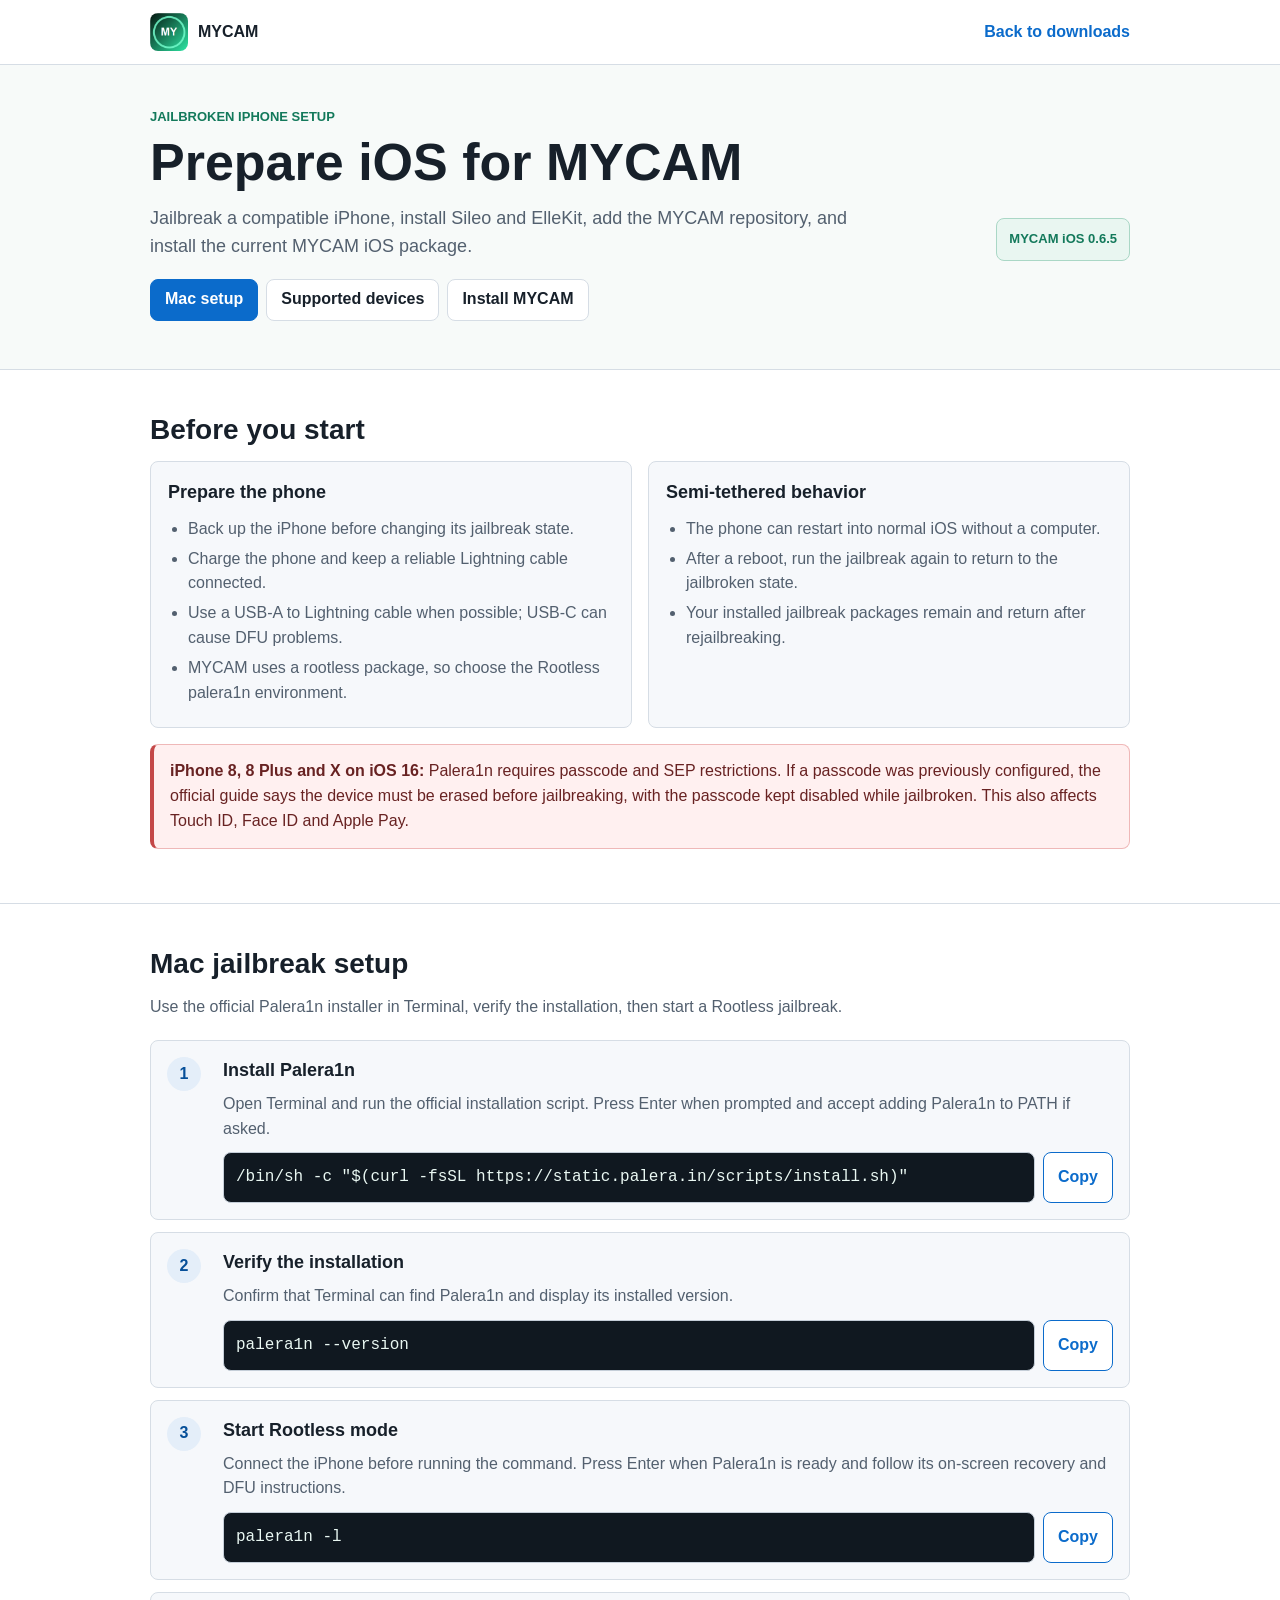
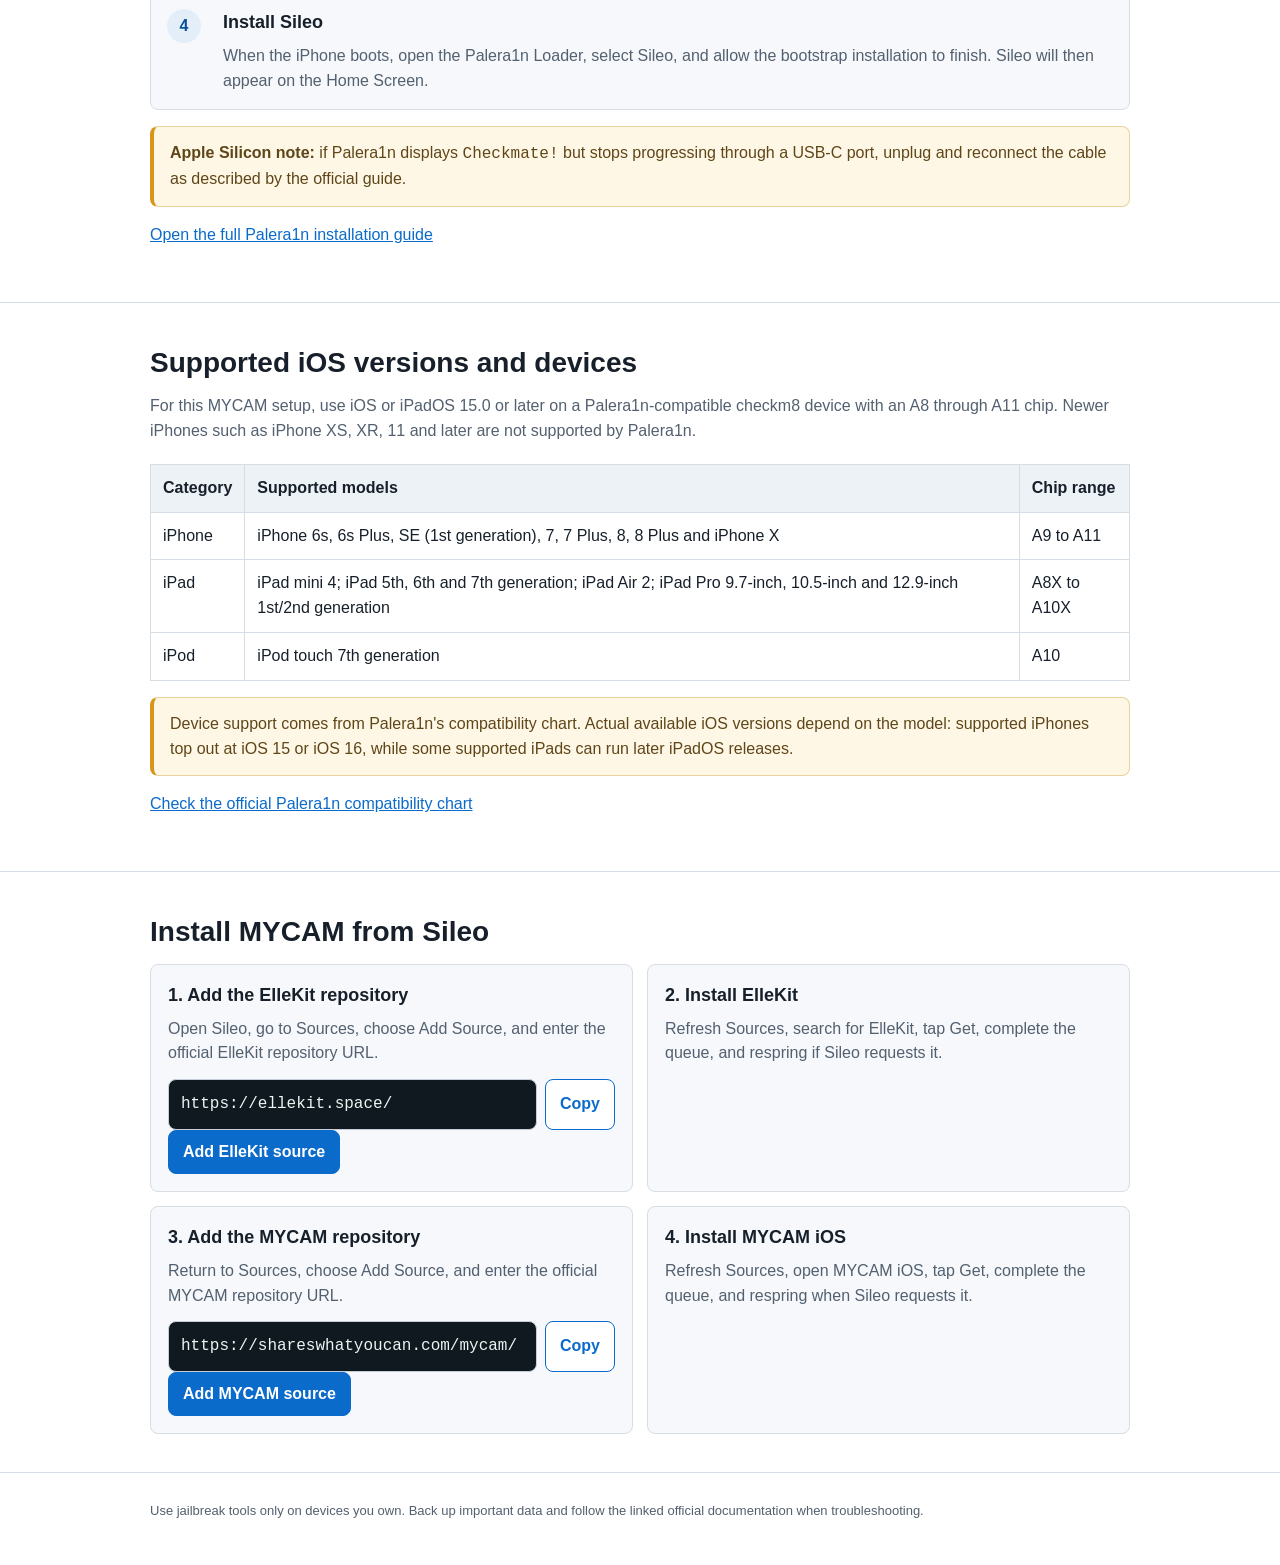
==== docs/ios-setup.html @ f7d9e325 "Remove Windows jailbreak guide" ====
<!doctype html>
<html lang="en">
<head>
  <meta charset="utf-8">
  <meta name="viewport" content="width=device-width, initial-scale=1">
  <meta name="theme-color" content="#07110f">
  <title>MYCAM iOS Jailbreak Setup for Mac</title>
  <meta name="description" content="Prepare a supported jailbroken iPhone for MYCAM iOS using palera1n on macOS, install Sileo and ElleKit, and add the MYCAM repository.">
  <meta name="robots" content="index,follow">
  <link rel="canonical" href="https://elementtime6969.github.io/mycam/ios-setup.html">
  <style>
    :root {
      color-scheme: light;
      --ink: #17202a;
      --muted: #53606f;
      --line: #d6dde5;
      --panel: #f6f8fb;
      --blue: #0b6bcb;
      --blue-dark: #064f99;
      --green: #13795b;
      --green-soft: #e9f6f1;
      --amber: #9a6100;
      --amber-soft: #fff7e5;
      --red: #9d2d2d;
      --red-soft: #fff0f0;
      --bg: #fff;
    }
    * { box-sizing: border-box; }
    html { scroll-behavior: smooth; }
    body {
      margin: 0;
      color: var(--ink);
      background: var(--bg);
      font-family: Arial, Helvetica, sans-serif;
      line-height: 1.55;
      letter-spacing: 0;
    }
    a { color: var(--blue); }
    .wrap { width: min(980px, calc(100% - 32px)); margin: 0 auto; }
    .topbar { border-bottom: 1px solid var(--line); background: #fff; }
    .topbar-inner { min-height: 64px; display: flex; align-items: center; justify-content: space-between; gap: 18px; }
    .brand { display: flex; align-items: center; gap: 10px; color: var(--ink); text-decoration: none; font-weight: 800; }
    .brand img { width: 38px; height: 38px; border-radius: 8px; }
    .back { text-decoration: none; font-weight: 700; }
    header { padding: 42px 0 30px; border-bottom: 1px solid var(--line); background: #f7faf9; }
    .header-grid { display: grid; grid-template-columns: minmax(0, 1fr) auto; align-items: end; gap: 28px; }
    .eyebrow { margin: 0 0 8px; color: var(--green); font-size: 13px; font-weight: 800; text-transform: uppercase; }
    h1 { margin: 0; max-width: 760px; font-size: clamp(32px, 6vw, 52px); line-height: 1.05; }
    .lead { max-width: 720px; margin: 15px 0 0; color: var(--muted); font-size: 18px; }
    .status { padding: 10px 12px; border: 1px solid #aad7c6; border-radius: 8px; background: var(--green-soft); color: var(--green); font-size: 13px; font-weight: 800; white-space: nowrap; }
    .jump { display: flex; gap: 8px; flex-wrap: wrap; padding: 18px 0; }
    .jump a { min-height: 42px; display: inline-flex; align-items: center; padding: 0 14px; border: 1px solid var(--line); border-radius: 8px; background: #fff; color: var(--ink); text-decoration: none; font-weight: 750; }
    .jump a.primary { border-color: var(--blue); background: var(--blue); color: #fff; }
    main section { padding: 38px 0; border-bottom: 1px solid var(--line); }
    h2 { margin: 0 0 10px; font-size: 28px; }
    h3 { margin: 0 0 7px; font-size: 18px; }
    .section-intro { margin: 0 0 20px; color: var(--muted); }
    .notice { margin: 16px 0; padding: 14px 16px; border: 1px solid #ead29a; border-left: 4px solid #d79619; border-radius: 8px; background: var(--amber-soft); color: #5e4619; }
    .notice.danger { border-color: #efb8b8; border-left-color: #c44848; background: var(--red-soft); color: #682222; }
    .notice strong { color: inherit; }
    .steps { display: grid; gap: 12px; }
    .step { display: grid; grid-template-columns: 42px minmax(0, 1fr); gap: 14px; padding: 16px; border: 1px solid var(--line); border-radius: 8px; background: var(--panel); }
    .step-number { width: 34px; height: 34px; display: grid; place-items: center; border-radius: 50%; background: #e4eef9; color: var(--blue-dark); font-weight: 800; }
    .step p { margin: 0; color: var(--muted); }
    .command { display: grid; grid-template-columns: minmax(0, 1fr) auto; gap: 8px; margin-top: 11px; }
    code { font-family: "SFMono-Regular", Consolas, "Liberation Mono", monospace; }
    .command code { min-width: 0; padding: 12px; overflow-x: auto; border: 1px solid #c5ced8; border-radius: 8px; background: #101820; color: #e9f7f2; white-space: nowrap; }
    button, .button { min-height: 44px; padding: 0 14px; border: 1px solid var(--blue); border-radius: 8px; background: #fff; color: var(--blue); font: inherit; font-weight: 750; cursor: pointer; text-decoration: none; display: inline-flex; align-items: center; justify-content: center; }
    .button.primary { background: var(--blue); color: #fff; }
    .button.primary:hover { background: var(--blue-dark); }
    .download-box { display: grid; grid-template-columns: 1fr auto; align-items: center; gap: 18px; margin-bottom: 18px; padding: 18px; border: 1px solid #9fcdbd; border-radius: 8px; background: var(--green-soft); }
    .download-box p { margin: 4px 0 0; color: #41635a; }
    .download-meta { margin-top: 7px; color: #55736b; font-size: 13px; }
    .compat-grid { display: grid; grid-template-columns: 1fr 1fr; gap: 16px; }
    .compat { padding: 17px; border: 1px solid var(--line); border-radius: 8px; background: var(--panel); }
    .compat ul { margin: 10px 0 0; padding-left: 20px; color: var(--muted); }
    .compat li { margin: 5px 0; }
    .device-table { width: 100%; border-collapse: collapse; margin-top: 18px; }
    .device-table th, .device-table td { padding: 11px 12px; border: 1px solid var(--line); text-align: left; vertical-align: top; }
    .device-table th { background: #edf2f6; }
    .finish { display: grid; grid-template-columns: 1fr 1fr; gap: 14px; }
    .finish-card { padding: 17px; border: 1px solid var(--line); border-radius: 8px; background: var(--panel); }
    .finish-card p { margin: 0 0 13px; color: var(--muted); }
    footer { padding: 28px 0 44px; color: var(--muted); font-size: 13px; }
    @media (max-width: 720px) {
      .header-grid, .compat-grid, .finish, .download-box { grid-template-columns: 1fr; }
      .status { justify-self: start; }
      .command { grid-template-columns: 1fr; }
      .command code { white-space: normal; overflow-wrap: anywhere; }
      .download-box .button { width: 100%; }
      .device-table, .device-table tbody, .device-table tr, .device-table td { display: block; width: 100%; }
      .device-table thead { display: none; }
      .device-table tr { margin-bottom: 10px; border: 1px solid var(--line); }
      .device-table td { border: 0; border-bottom: 1px solid var(--line); }
      .device-table td:last-child { border-bottom: 0; }
      .device-table td::before { content: attr(data-label); display: block; margin-bottom: 3px; color: var(--muted); font-size: 12px; font-weight: 800; text-transform: uppercase; }
    }
  </style>
</head>
<body>
  <nav class="topbar">
    <div class="wrap topbar-inner">
      <a class="brand" href="./"><img src="sileo/CydiaIcon@2x.png" alt="MYCAM"><span>MYCAM</span></a>
      <a class="back" href="./">Back to downloads</a>
    </div>
  </nav>

  <header>
    <div class="wrap header-grid">
      <div>
        <p class="eyebrow">Jailbroken iPhone setup</p>
        <h1>Prepare iOS for MYCAM</h1>
        <p class="lead">Jailbreak a compatible iPhone, install Sileo and ElleKit, add the MYCAM repository, and install the current MYCAM iOS package.</p>
      </div>
      <div class="status">MYCAM iOS 0.6.5</div>
    </div>
    <div class="wrap jump" aria-label="Setup sections">
      <a class="primary" href="#mac">Mac setup</a>
      <a href="#compatibility">Supported devices</a>
      <a href="#install-mycam">Install MYCAM</a>
    </div>
  </header>

  <main>
    <section id="before-start">
      <div class="wrap">
        <h2>Before you start</h2>
        <div class="compat-grid">
          <div class="compat">
            <h3>Prepare the phone</h3>
            <ul>
              <li>Back up the iPhone before changing its jailbreak state.</li>
              <li>Charge the phone and keep a reliable Lightning cable connected.</li>
              <li>Use a USB-A to Lightning cable when possible; USB-C can cause DFU problems.</li>
              <li>MYCAM uses a rootless package, so choose the Rootless palera1n environment.</li>
            </ul>
          </div>
          <div class="compat">
            <h3>Semi-tethered behavior</h3>
            <ul>
              <li>The phone can restart into normal iOS without a computer.</li>
              <li>After a reboot, run the jailbreak again to return to the jailbroken state.</li>
              <li>Your installed jailbreak packages remain and return after rejailbreaking.</li>
            </ul>
          </div>
        </div>
        <div class="notice danger"><strong>iPhone 8, 8 Plus and X on iOS 16:</strong> Palera1n requires passcode and SEP restrictions. If a passcode was previously configured, the official guide says the device must be erased before jailbreaking, with the passcode kept disabled while jailbroken. This also affects Touch ID, Face ID and Apple Pay.</div>
      </div>
    </section>

    <section id="mac">
      <div class="wrap">
        <h2>Mac jailbreak setup</h2>
        <p class="section-intro">Use the official Palera1n installer in Terminal, verify the installation, then start a Rootless jailbreak.</p>
        <div class="steps">
          <article class="step">
            <div class="step-number">1</div>
            <div>
              <h3>Install Palera1n</h3>
              <p>Open Terminal and run the official installation script. Press Enter when prompted and accept adding Palera1n to PATH if asked.</p>
              <div class="command"><code>/bin/sh -c "$(curl -fsSL https://static.palera.in/scripts/install.sh)"</code><button type="button" data-copy='/bin/sh -c "$(curl -fsSL https://static.palera.in/scripts/install.sh)"'>Copy</button></div>
            </div>
          </article>
          <article class="step">
            <div class="step-number">2</div>
            <div>
              <h3>Verify the installation</h3>
              <p>Confirm that Terminal can find Palera1n and display its installed version.</p>
              <div class="command"><code>palera1n --version</code><button type="button" data-copy="palera1n --version">Copy</button></div>
            </div>
          </article>
          <article class="step">
            <div class="step-number">3</div>
            <div>
              <h3>Start Rootless mode</h3>
              <p>Connect the iPhone before running the command. Press Enter when Palera1n is ready and follow its on-screen recovery and DFU instructions.</p>
              <div class="command"><code>palera1n -l</code><button type="button" data-copy="palera1n -l">Copy</button></div>
            </div>
          </article>
          <article class="step">
            <div class="step-number">4</div>
            <div>
              <h3>Install Sileo</h3>
              <p>When the iPhone boots, open the Palera1n Loader, select Sileo, and allow the bootstrap installation to finish. Sileo will then appear on the Home Screen.</p>
            </div>
          </article>
        </div>
        <div class="notice"><strong>Apple Silicon note:</strong> if Palera1n displays <code>Checkmate!</code> but stops progressing through a USB-C port, unplug and reconnect the cable as described by the official guide.</div>
        <p><a href="https://ios.cfw.guide/installing-palera1n/">Open the full Palera1n installation guide</a></p>
      </div>
    </section>

    <section id="compatibility">
      <div class="wrap">
        <h2>Supported iOS versions and devices</h2>
        <p class="section-intro">For this MYCAM setup, use iOS or iPadOS 15.0 or later on a Palera1n-compatible checkm8 device with an A8 through A11 chip. Newer iPhones such as iPhone XS, XR, 11 and later are not supported by Palera1n.</p>
        <table class="device-table">
          <thead><tr><th>Category</th><th>Supported models</th><th>Chip range</th></tr></thead>
          <tbody>
            <tr><td data-label="Category">iPhone</td><td data-label="Supported models">iPhone 6s, 6s Plus, SE (1st generation), 7, 7 Plus, 8, 8 Plus and iPhone X</td><td data-label="Chip range">A9 to A11</td></tr>
            <tr><td data-label="Category">iPad</td><td data-label="Supported models">iPad mini 4; iPad 5th, 6th and 7th generation; iPad Air 2; iPad Pro 9.7-inch, 10.5-inch and 12.9-inch 1st/2nd generation</td><td data-label="Chip range">A8X to A10X</td></tr>
            <tr><td data-label="Category">iPod</td><td data-label="Supported models">iPod touch 7th generation</td><td data-label="Chip range">A10</td></tr>
          </tbody>
        </table>
        <div class="notice">Device support comes from Palera1n's compatibility chart. Actual available iOS versions depend on the model: supported iPhones top out at iOS 15 or iOS 16, while some supported iPads can run later iPadOS releases.</div>
        <p><a href="https://docs.palera.in/docs/reference/compatibility-chart/">Check the official Palera1n compatibility chart</a></p>
      </div>
    </section>

    <section id="install-mycam">
      <div class="wrap">
        <h2>Install MYCAM from Sileo</h2>
        <div class="finish">
          <div class="finish-card">
            <h3>1. Add the ElleKit repository</h3>
            <p>Open Sileo, go to Sources, choose Add Source, and enter the official ElleKit repository URL.</p>
            <div class="command"><code>https://ellekit.space/</code><button type="button" data-copy="https://ellekit.space/">Copy</button></div>
            <a class="button primary" href="sileo://source/https://ellekit.space">Add ElleKit source</a>
          </div>
          <div class="finish-card">
            <h3>2. Install ElleKit</h3>
            <p>Refresh Sources, search for ElleKit, tap Get, complete the queue, and respring if Sileo requests it.</p>
          </div>
          <div class="finish-card">
            <h3>3. Add the MYCAM repository</h3>
            <p>Return to Sources, choose Add Source, and enter the official MYCAM repository URL.</p>
            <div class="command"><code>https://shareswhatyoucan.com/mycam/</code><button type="button" data-copy="https://shareswhatyoucan.com/mycam/">Copy</button></div>
            <a class="button primary" href="sileo://source/https://shareswhatyoucan.com/mycam/">Add MYCAM source</a>
          </div>
          <div class="finish-card">
            <h3>4. Install MYCAM iOS</h3>
            <p>Refresh Sources, open MYCAM iOS, tap Get, complete the queue, and respring when Sileo requests it.</p>
          </div>
        </div>
      </div>
    </section>
  </main>

  <footer>
    <div class="wrap">Use jailbreak tools only on devices you own. Back up important data and follow the linked official documentation when troubleshooting.</div>
  </footer>
  <script>
    document.querySelectorAll('[data-copy]').forEach((button) => {
      button.addEventListener('click', async () => {
        const value = button.getAttribute('data-copy');
        try {
          await navigator.clipboard.writeText(value);
          button.textContent = 'Copied';
          window.setTimeout(() => { button.textContent = 'Copy'; }, 1400);
        } catch {
          window.prompt('Copy this value:', value);
        }
      });
    });
  </script>
</body>
</html>
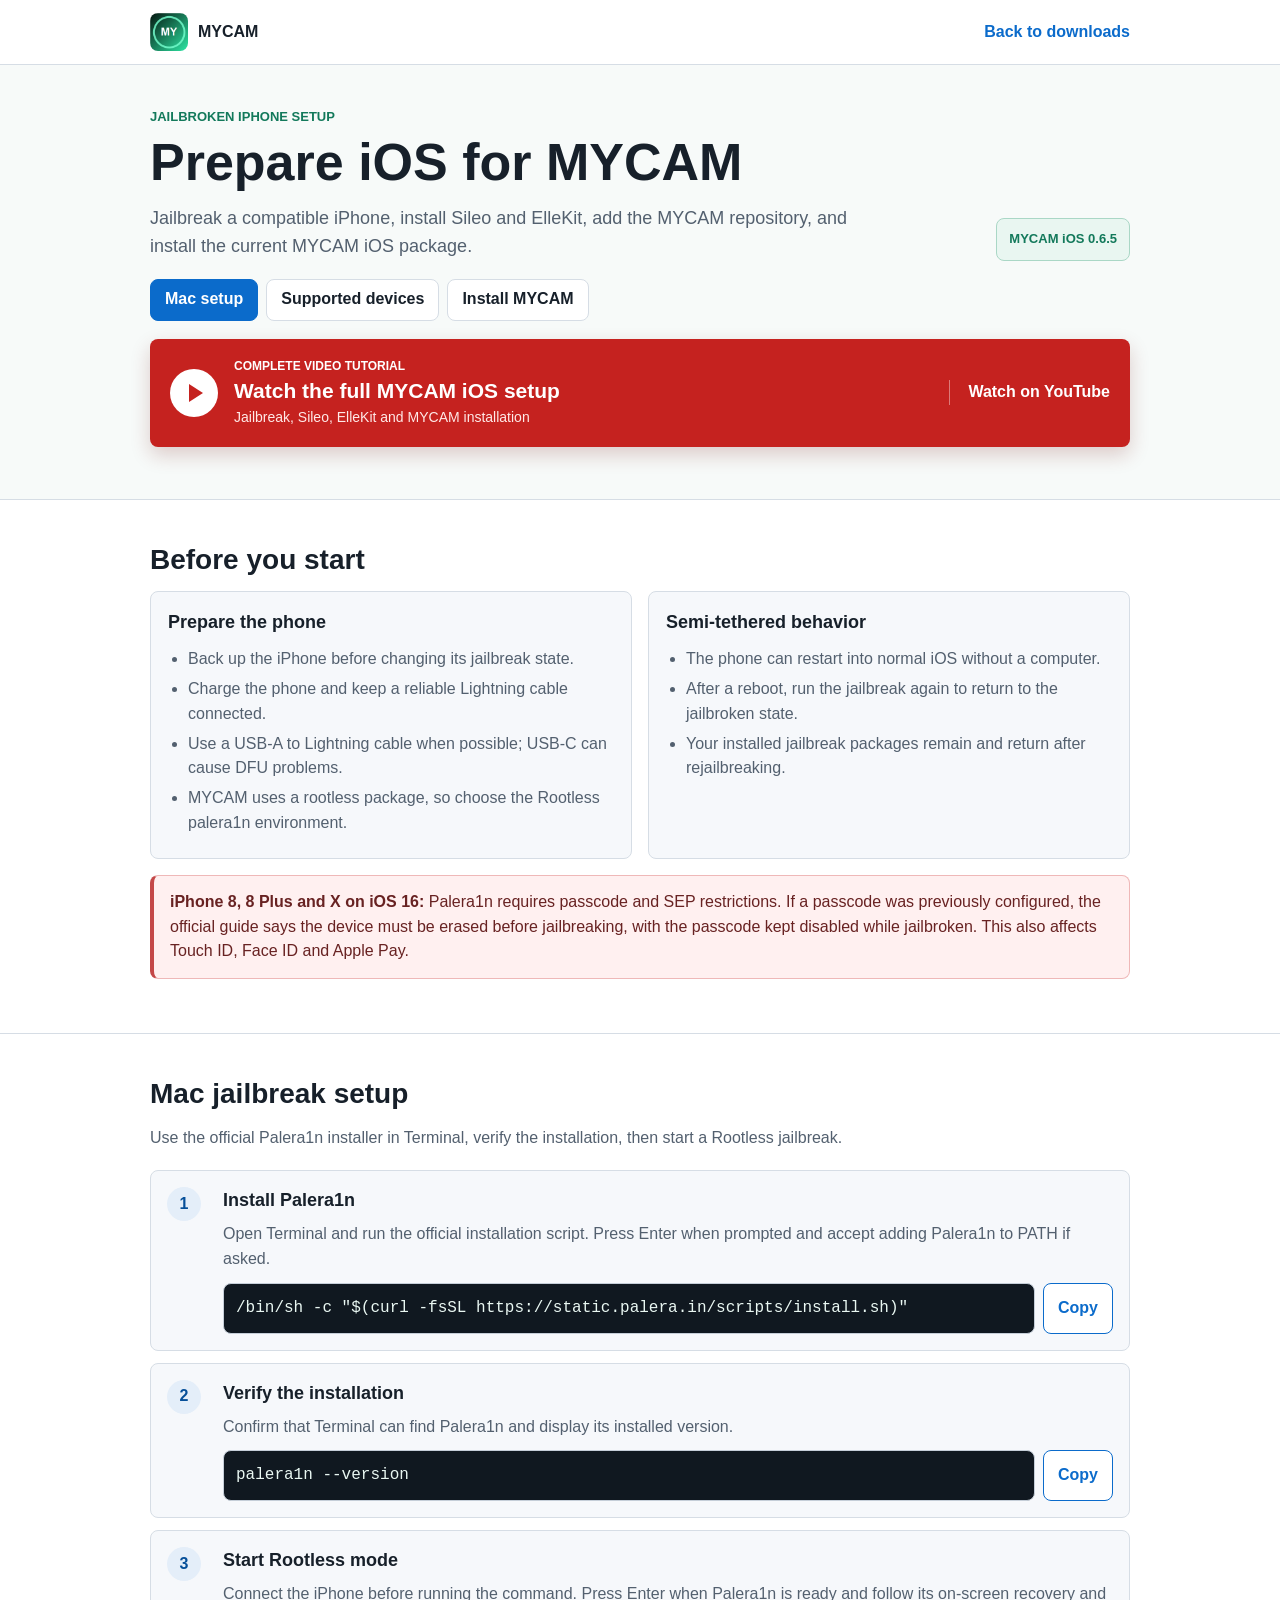
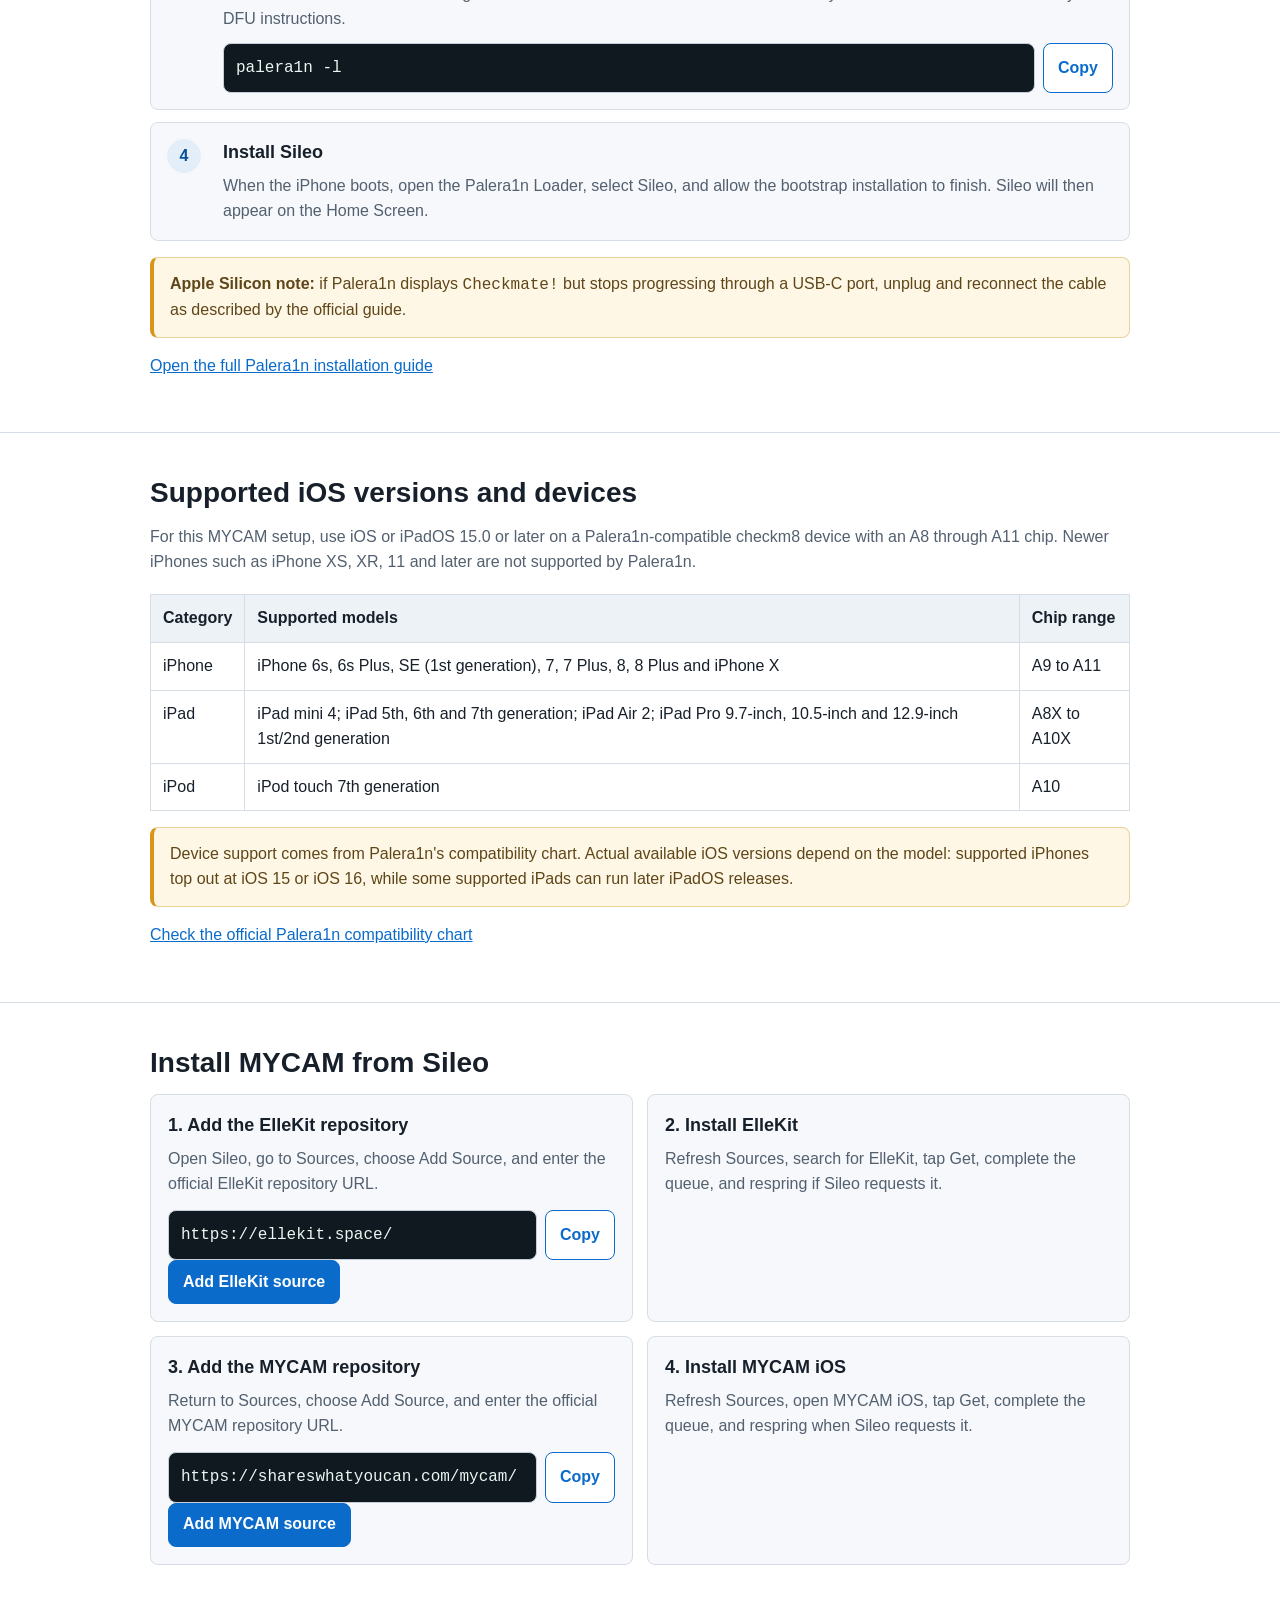
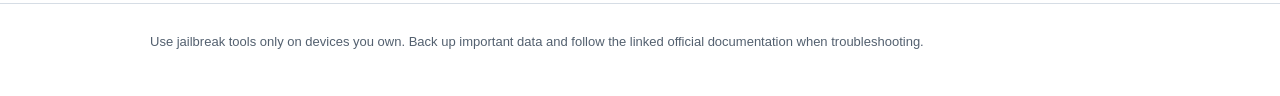
==== commit 184d960e: "Highlight iOS setup video tutorial" ====
--- a/docs/ios-setup.html
+++ b/docs/ios-setup.html
@@ -51,6 +51,17 @@
     .jump { display: flex; gap: 8px; flex-wrap: wrap; padding: 18px 0; }
     .jump a { min-height: 42px; display: inline-flex; align-items: center; padding: 0 14px; border: 1px solid var(--line); border-radius: 8px; background: #fff; color: var(--ink); text-decoration: none; font-weight: 750; }
     .jump a.primary { border-color: var(--blue); background: var(--blue); color: #fff; }
+    .video-guide { padding: 0 0 22px; }
+    .video-guide a { display: grid; grid-template-columns: 48px minmax(0, 1fr) auto; align-items: center; gap: 16px; padding: 18px 20px; border-radius: 8px; background: #c5221f; color: #fff; text-decoration: none; box-shadow: 0 8px 20px rgba(114, 19, 16, 0.2); }
+    .video-guide a:hover { background: #a91d18; }
+    .video-play { position: relative; width: 48px; height: 48px; border-radius: 50%; background: #fff; }
+    .video-play::after { content: ""; position: absolute; top: 15px; left: 19px; border-top: 9px solid transparent; border-bottom: 9px solid transparent; border-left: 14px solid #c5221f; }
+    .video-copy { min-width: 0; }
+    .video-copy small, .video-copy strong, .video-copy span { display: block; }
+    .video-copy small { margin-bottom: 3px; font-size: 12px; font-weight: 800; text-transform: uppercase; }
+    .video-copy strong { font-size: 21px; line-height: 1.2; }
+    .video-copy span { margin-top: 4px; color: #ffe9e7; font-size: 14px; }
+    .video-watch { padding-left: 18px; border-left: 1px solid rgba(255, 255, 255, 0.4); font-weight: 800; white-space: nowrap; }
     main section { padding: 38px 0; border-bottom: 1px solid var(--line); }
     h2 { margin: 0 0 10px; font-size: 28px; }
     h3 { margin: 0 0 7px; font-size: 18px; }
@@ -88,6 +99,8 @@
       .command { grid-template-columns: 1fr; }
       .command code { white-space: normal; overflow-wrap: anywhere; }
       .download-box .button { width: 100%; }
+      .video-guide a { grid-template-columns: 48px minmax(0, 1fr); }
+      .video-watch { grid-column: 1 / -1; padding: 11px 14px; border: 0; border-radius: 6px; background: #fff; color: #a91d18; text-align: center; }
       .device-table, .device-table tbody, .device-table tr, .device-table td { display: block; width: 100%; }
       .device-table thead { display: none; }
       .device-table tr { margin-bottom: 10px; border: 1px solid var(--line); }
@@ -118,6 +131,17 @@
       <a class="primary" href="#mac">Mac setup</a>
       <a href="#compatibility">Supported devices</a>
       <a href="#install-mycam">Install MYCAM</a>
+    </div>
+    <div class="wrap video-guide">
+      <a href="https://youtu.be/JaYVvwRQ4vU?is=_dEw0d2QL0_TNPTS" target="_blank" rel="noopener noreferrer">
+        <span class="video-play" aria-hidden="true"></span>
+        <span class="video-copy">
+          <small>Complete video tutorial</small>
+          <strong>Watch the full MYCAM iOS setup</strong>
+          <span>Jailbreak, Sileo, ElleKit and MYCAM installation</span>
+        </span>
+        <span class="video-watch">Watch on YouTube</span>
+      </a>
     </div>
   </header>
 
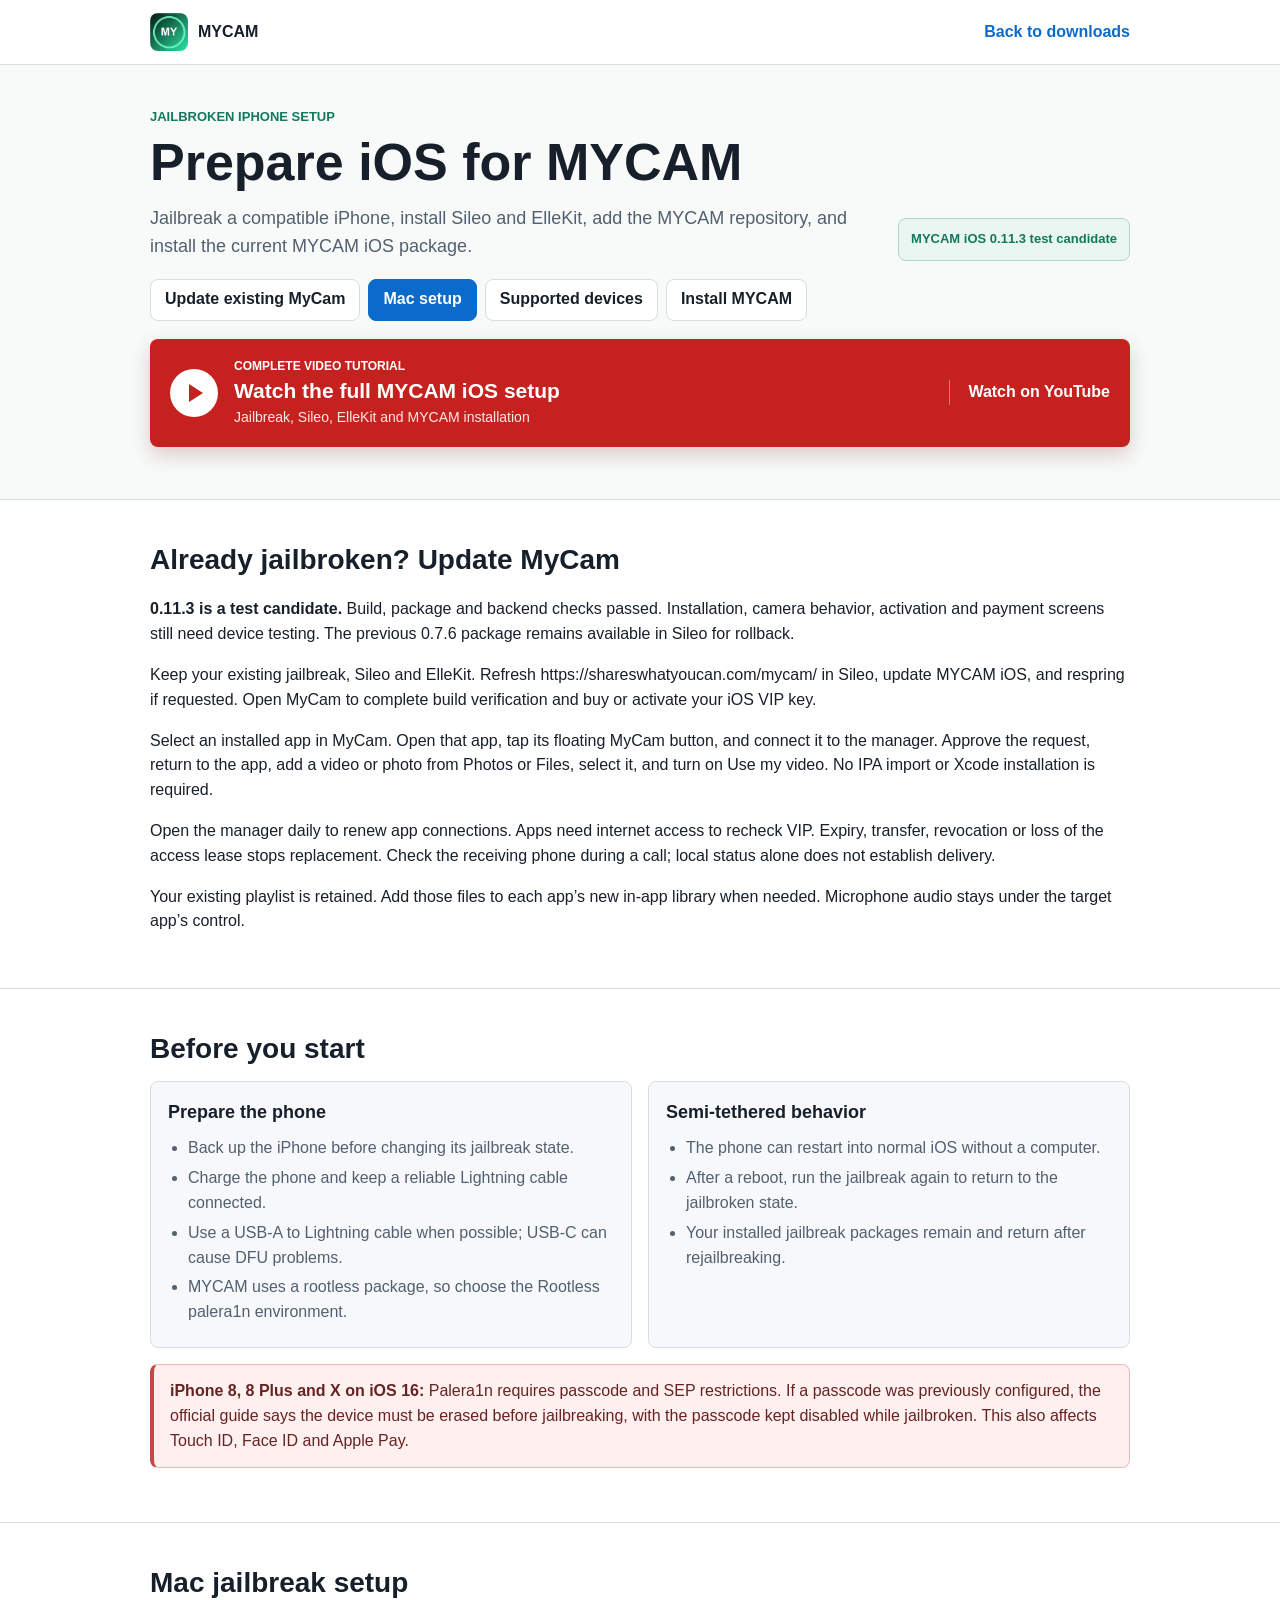
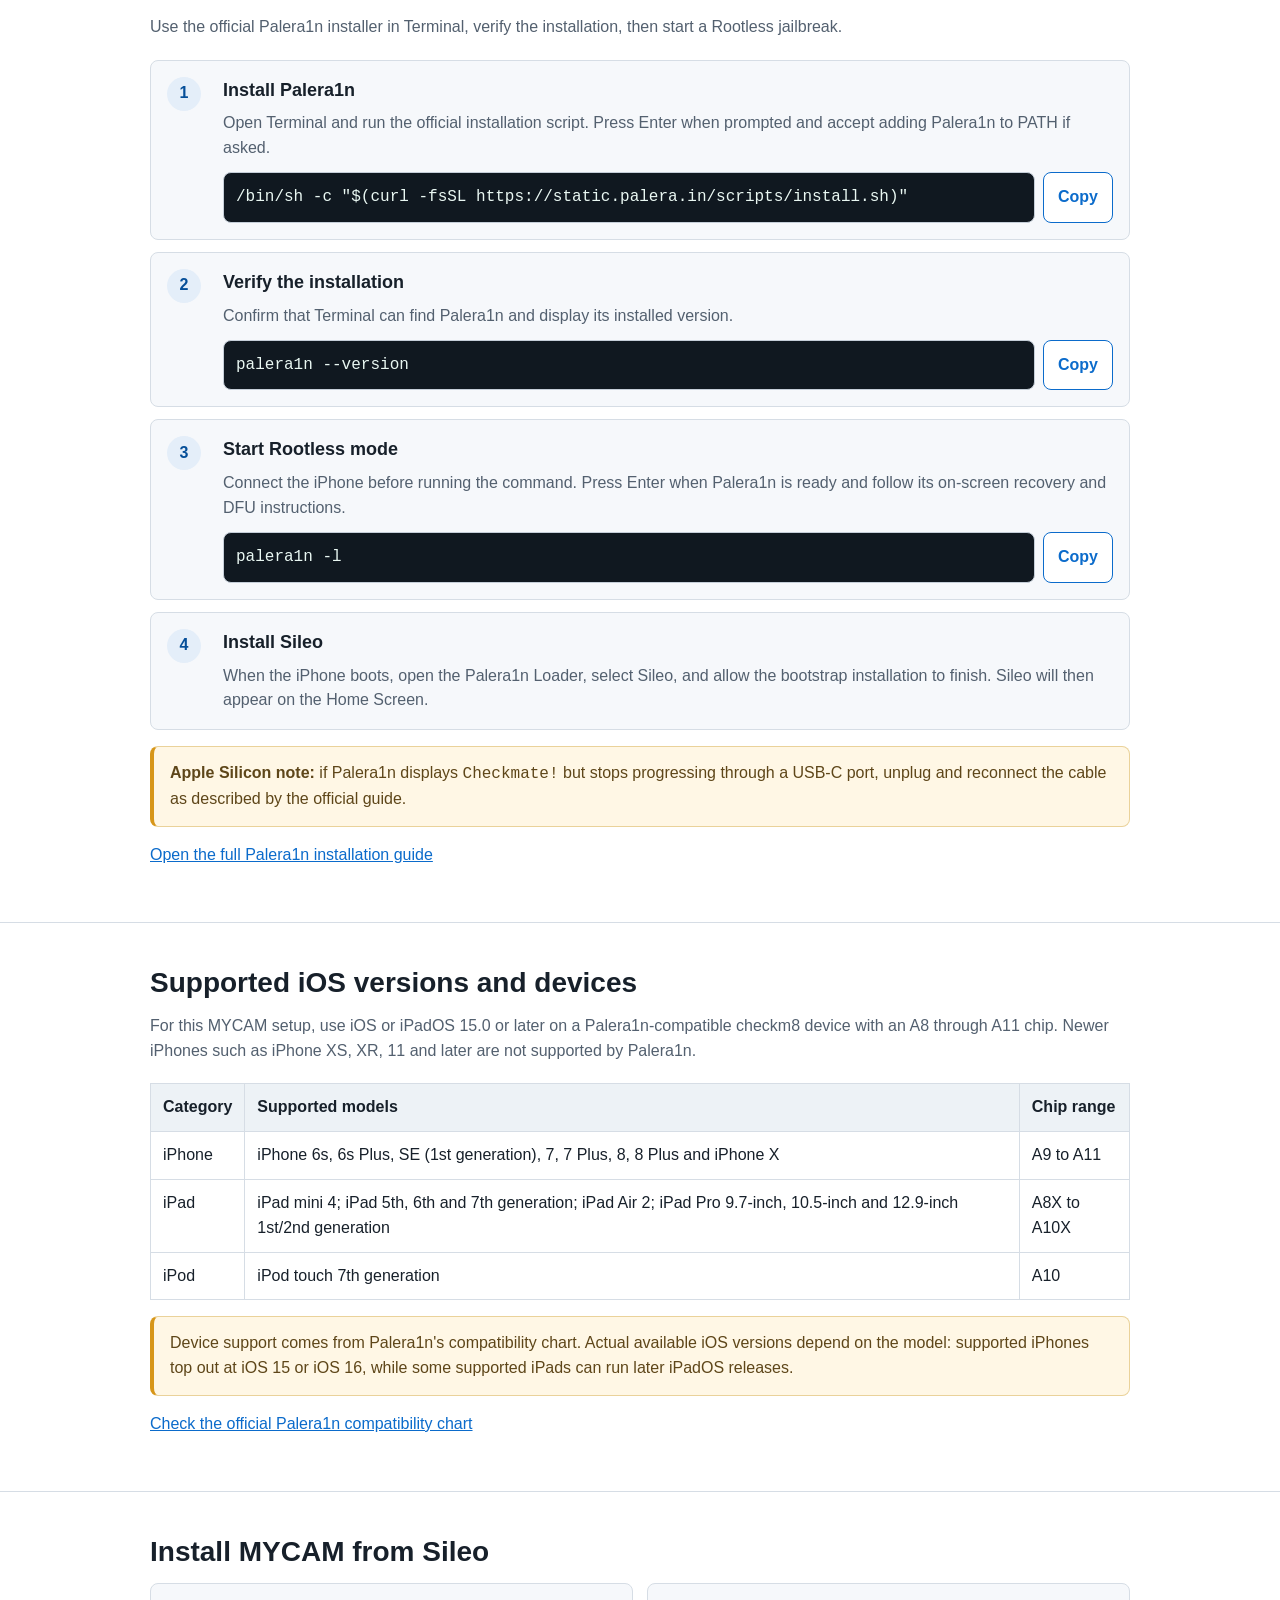
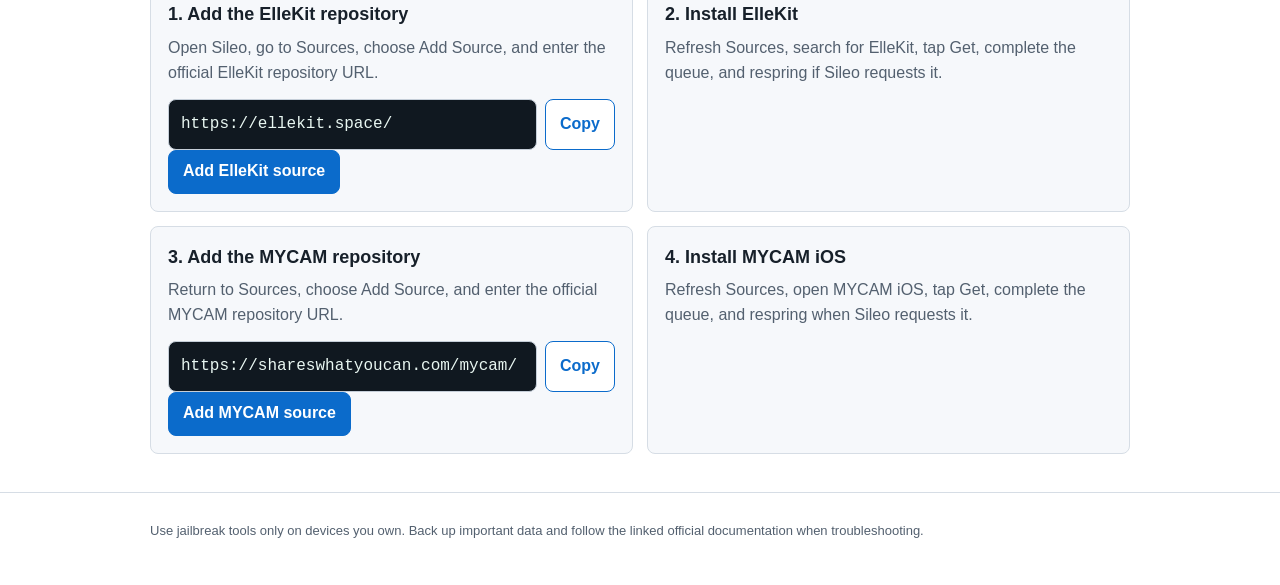
==== commit 3c0b9d8e: "Document MyCam 0.11.3 Sileo test candidate update" ====
--- a/docs/ios-setup.html
+++ b/docs/ios-setup.html
@@ -1,281 +1,282 @@
-<!doctype html>
-<html lang="en">
-<head>
-  <meta charset="utf-8">
-  <meta name="viewport" content="width=device-width, initial-scale=1">
-  <meta name="theme-color" content="#07110f">
-  <title>MYCAM iOS Jailbreak Setup for Mac</title>
-  <meta name="description" content="Prepare a supported jailbroken iPhone for MYCAM iOS using palera1n on macOS, install Sileo and ElleKit, and add the MYCAM repository.">
-  <meta name="robots" content="index,follow">
-  <link rel="canonical" href="https://elementtime6969.github.io/mycam/ios-setup.html">
-  <style>
-    :root {
-      color-scheme: light;
-      --ink: #17202a;
-      --muted: #53606f;
-      --line: #d6dde5;
-      --panel: #f6f8fb;
-      --blue: #0b6bcb;
-      --blue-dark: #064f99;
-      --green: #13795b;
-      --green-soft: #e9f6f1;
-      --amber: #9a6100;
-      --amber-soft: #fff7e5;
-      --red: #9d2d2d;
-      --red-soft: #fff0f0;
-      --bg: #fff;
-    }
-    * { box-sizing: border-box; }
-    html { scroll-behavior: smooth; }
-    body {
-      margin: 0;
-      color: var(--ink);
-      background: var(--bg);
-      font-family: Arial, Helvetica, sans-serif;
-      line-height: 1.55;
-      letter-spacing: 0;
-    }
-    a { color: var(--blue); }
-    .wrap { width: min(980px, calc(100% - 32px)); margin: 0 auto; }
-    .topbar { border-bottom: 1px solid var(--line); background: #fff; }
-    .topbar-inner { min-height: 64px; display: flex; align-items: center; justify-content: space-between; gap: 18px; }
-    .brand { display: flex; align-items: center; gap: 10px; color: var(--ink); text-decoration: none; font-weight: 800; }
-    .brand img { width: 38px; height: 38px; border-radius: 8px; }
-    .back { text-decoration: none; font-weight: 700; }
-    header { padding: 42px 0 30px; border-bottom: 1px solid var(--line); background: #f7faf9; }
-    .header-grid { display: grid; grid-template-columns: minmax(0, 1fr) auto; align-items: end; gap: 28px; }
-    .eyebrow { margin: 0 0 8px; color: var(--green); font-size: 13px; font-weight: 800; text-transform: uppercase; }
-    h1 { margin: 0; max-width: 760px; font-size: clamp(32px, 6vw, 52px); line-height: 1.05; }
-    .lead { max-width: 720px; margin: 15px 0 0; color: var(--muted); font-size: 18px; }
-    .status { padding: 10px 12px; border: 1px solid #aad7c6; border-radius: 8px; background: var(--green-soft); color: var(--green); font-size: 13px; font-weight: 800; white-space: nowrap; }
-    .jump { display: flex; gap: 8px; flex-wrap: wrap; padding: 18px 0; }
-    .jump a { min-height: 42px; display: inline-flex; align-items: center; padding: 0 14px; border: 1px solid var(--line); border-radius: 8px; background: #fff; color: var(--ink); text-decoration: none; font-weight: 750; }
-    .jump a.primary { border-color: var(--blue); background: var(--blue); color: #fff; }
-    .video-guide { padding: 0 0 22px; }
-    .video-guide a { display: grid; grid-template-columns: 48px minmax(0, 1fr) auto; align-items: center; gap: 16px; padding: 18px 20px; border-radius: 8px; background: #c5221f; color: #fff; text-decoration: none; box-shadow: 0 8px 20px rgba(114, 19, 16, 0.2); }
-    .video-guide a:hover { background: #a91d18; }
-    .video-play { position: relative; width: 48px; height: 48px; border-radius: 50%; background: #fff; }
-    .video-play::after { content: ""; position: absolute; top: 15px; left: 19px; border-top: 9px solid transparent; border-bottom: 9px solid transparent; border-left: 14px solid #c5221f; }
-    .video-copy { min-width: 0; }
-    .video-copy small, .video-copy strong, .video-copy span { display: block; }
-    .video-copy small { margin-bottom: 3px; font-size: 12px; font-weight: 800; text-transform: uppercase; }
-    .video-copy strong { font-size: 21px; line-height: 1.2; }
-    .video-copy span { margin-top: 4px; color: #ffe9e7; font-size: 14px; }
-    .video-watch { padding-left: 18px; border-left: 1px solid rgba(255, 255, 255, 0.4); font-weight: 800; white-space: nowrap; }
-    main section { padding: 38px 0; border-bottom: 1px solid var(--line); }
-    h2 { margin: 0 0 10px; font-size: 28px; }
-    h3 { margin: 0 0 7px; font-size: 18px; }
-    .section-intro { margin: 0 0 20px; color: var(--muted); }
-    .notice { margin: 16px 0; padding: 14px 16px; border: 1px solid #ead29a; border-left: 4px solid #d79619; border-radius: 8px; background: var(--amber-soft); color: #5e4619; }
-    .notice.danger { border-color: #efb8b8; border-left-color: #c44848; background: var(--red-soft); color: #682222; }
-    .notice strong { color: inherit; }
-    .steps { display: grid; gap: 12px; }
-    .step { display: grid; grid-template-columns: 42px minmax(0, 1fr); gap: 14px; padding: 16px; border: 1px solid var(--line); border-radius: 8px; background: var(--panel); }
-    .step-number { width: 34px; height: 34px; display: grid; place-items: center; border-radius: 50%; background: #e4eef9; color: var(--blue-dark); font-weight: 800; }
-    .step p { margin: 0; color: var(--muted); }
-    .command { display: grid; grid-template-columns: minmax(0, 1fr) auto; gap: 8px; margin-top: 11px; }
-    code { font-family: "SFMono-Regular", Consolas, "Liberation Mono", monospace; }
-    .command code { min-width: 0; padding: 12px; overflow-x: auto; border: 1px solid #c5ced8; border-radius: 8px; background: #101820; color: #e9f7f2; white-space: nowrap; }
-    button, .button { min-height: 44px; padding: 0 14px; border: 1px solid var(--blue); border-radius: 8px; background: #fff; color: var(--blue); font: inherit; font-weight: 750; cursor: pointer; text-decoration: none; display: inline-flex; align-items: center; justify-content: center; }
-    .button.primary { background: var(--blue); color: #fff; }
-    .button.primary:hover { background: var(--blue-dark); }
-    .download-box { display: grid; grid-template-columns: 1fr auto; align-items: center; gap: 18px; margin-bottom: 18px; padding: 18px; border: 1px solid #9fcdbd; border-radius: 8px; background: var(--green-soft); }
-    .download-box p { margin: 4px 0 0; color: #41635a; }
-    .download-meta { margin-top: 7px; color: #55736b; font-size: 13px; }
-    .compat-grid { display: grid; grid-template-columns: 1fr 1fr; gap: 16px; }
-    .compat { padding: 17px; border: 1px solid var(--line); border-radius: 8px; background: var(--panel); }
-    .compat ul { margin: 10px 0 0; padding-left: 20px; color: var(--muted); }
-    .compat li { margin: 5px 0; }
-    .device-table { width: 100%; border-collapse: collapse; margin-top: 18px; }
-    .device-table th, .device-table td { padding: 11px 12px; border: 1px solid var(--line); text-align: left; vertical-align: top; }
-    .device-table th { background: #edf2f6; }
-    .finish { display: grid; grid-template-columns: 1fr 1fr; gap: 14px; }
-    .finish-card { padding: 17px; border: 1px solid var(--line); border-radius: 8px; background: var(--panel); }
-    .finish-card p { margin: 0 0 13px; color: var(--muted); }
-    footer { padding: 28px 0 44px; color: var(--muted); font-size: 13px; }
-    @media (max-width: 720px) {
-      .header-grid, .compat-grid, .finish, .download-box { grid-template-columns: 1fr; }
-      .status { justify-self: start; }
-      .command { grid-template-columns: 1fr; }
-      .command code { white-space: normal; overflow-wrap: anywhere; }
-      .download-box .button { width: 100%; }
-      .video-guide a { grid-template-columns: 48px minmax(0, 1fr); }
-      .video-watch { grid-column: 1 / -1; padding: 11px 14px; border: 0; border-radius: 6px; background: #fff; color: #a91d18; text-align: center; }
-      .device-table, .device-table tbody, .device-table tr, .device-table td { display: block; width: 100%; }
-      .device-table thead { display: none; }
-      .device-table tr { margin-bottom: 10px; border: 1px solid var(--line); }
-      .device-table td { border: 0; border-bottom: 1px solid var(--line); }
-      .device-table td:last-child { border-bottom: 0; }
-      .device-table td::before { content: attr(data-label); display: block; margin-bottom: 3px; color: var(--muted); font-size: 12px; font-weight: 800; text-transform: uppercase; }
-    }
-  </style>
-</head>
-<body>
-  <nav class="topbar">
-    <div class="wrap topbar-inner">
-      <a class="brand" href="./"><img src="sileo/CydiaIcon@2x.png" alt="MYCAM"><span>MYCAM</span></a>
-      <a class="back" href="./">Back to downloads</a>
-    </div>
-  </nav>
-
-  <header>
-    <div class="wrap header-grid">
-      <div>
-        <p class="eyebrow">Jailbroken iPhone setup</p>
-        <h1>Prepare iOS for MYCAM</h1>
-        <p class="lead">Jailbreak a compatible iPhone, install Sileo and ElleKit, add the MYCAM repository, and install the current MYCAM iOS package.</p>
-      </div>
-      <div class="status">MYCAM iOS 0.6.5</div>
-    </div>
-    <div class="wrap jump" aria-label="Setup sections">
-      <a class="primary" href="#mac">Mac setup</a>
-      <a href="#compatibility">Supported devices</a>
-      <a href="#install-mycam">Install MYCAM</a>
-    </div>
-    <div class="wrap video-guide">
-      <a href="https://youtu.be/JaYVvwRQ4vU?is=_dEw0d2QL0_TNPTS" target="_blank" rel="noopener noreferrer">
-        <span class="video-play" aria-hidden="true"></span>
-        <span class="video-copy">
-          <small>Complete video tutorial</small>
-          <strong>Watch the full MYCAM iOS setup</strong>
-          <span>Jailbreak, Sileo, ElleKit and MYCAM installation</span>
-        </span>
-        <span class="video-watch">Watch on YouTube</span>
-      </a>
-    </div>
-  </header>
-
-  <main>
-    <section id="before-start">
-      <div class="wrap">
-        <h2>Before you start</h2>
-        <div class="compat-grid">
-          <div class="compat">
-            <h3>Prepare the phone</h3>
-            <ul>
-              <li>Back up the iPhone before changing its jailbreak state.</li>
-              <li>Charge the phone and keep a reliable Lightning cable connected.</li>
-              <li>Use a USB-A to Lightning cable when possible; USB-C can cause DFU problems.</li>
-              <li>MYCAM uses a rootless package, so choose the Rootless palera1n environment.</li>
-            </ul>
-          </div>
-          <div class="compat">
-            <h3>Semi-tethered behavior</h3>
-            <ul>
-              <li>The phone can restart into normal iOS without a computer.</li>
-              <li>After a reboot, run the jailbreak again to return to the jailbroken state.</li>
-              <li>Your installed jailbreak packages remain and return after rejailbreaking.</li>
-            </ul>
-          </div>
-        </div>
-        <div class="notice danger"><strong>iPhone 8, 8 Plus and X on iOS 16:</strong> Palera1n requires passcode and SEP restrictions. If a passcode was previously configured, the official guide says the device must be erased before jailbreaking, with the passcode kept disabled while jailbroken. This also affects Touch ID, Face ID and Apple Pay.</div>
-      </div>
-    </section>
-
-    <section id="mac">
-      <div class="wrap">
-        <h2>Mac jailbreak setup</h2>
-        <p class="section-intro">Use the official Palera1n installer in Terminal, verify the installation, then start a Rootless jailbreak.</p>
-        <div class="steps">
-          <article class="step">
-            <div class="step-number">1</div>
-            <div>
-              <h3>Install Palera1n</h3>
-              <p>Open Terminal and run the official installation script. Press Enter when prompted and accept adding Palera1n to PATH if asked.</p>
-              <div class="command"><code>/bin/sh -c "$(curl -fsSL https://static.palera.in/scripts/install.sh)"</code><button type="button" data-copy='/bin/sh -c "$(curl -fsSL https://static.palera.in/scripts/install.sh)"'>Copy</button></div>
-            </div>
-          </article>
-          <article class="step">
-            <div class="step-number">2</div>
-            <div>
-              <h3>Verify the installation</h3>
-              <p>Confirm that Terminal can find Palera1n and display its installed version.</p>
-              <div class="command"><code>palera1n --version</code><button type="button" data-copy="palera1n --version">Copy</button></div>
-            </div>
-          </article>
-          <article class="step">
-            <div class="step-number">3</div>
-            <div>
-              <h3>Start Rootless mode</h3>
-              <p>Connect the iPhone before running the command. Press Enter when Palera1n is ready and follow its on-screen recovery and DFU instructions.</p>
-              <div class="command"><code>palera1n -l</code><button type="button" data-copy="palera1n -l">Copy</button></div>
-            </div>
-          </article>
-          <article class="step">
-            <div class="step-number">4</div>
-            <div>
-              <h3>Install Sileo</h3>
-              <p>When the iPhone boots, open the Palera1n Loader, select Sileo, and allow the bootstrap installation to finish. Sileo will then appear on the Home Screen.</p>
-            </div>
-          </article>
-        </div>
-        <div class="notice"><strong>Apple Silicon note:</strong> if Palera1n displays <code>Checkmate!</code> but stops progressing through a USB-C port, unplug and reconnect the cable as described by the official guide.</div>
-        <p><a href="https://ios.cfw.guide/installing-palera1n/">Open the full Palera1n installation guide</a></p>
-      </div>
-    </section>
-
-    <section id="compatibility">
-      <div class="wrap">
-        <h2>Supported iOS versions and devices</h2>
-        <p class="section-intro">For this MYCAM setup, use iOS or iPadOS 15.0 or later on a Palera1n-compatible checkm8 device with an A8 through A11 chip. Newer iPhones such as iPhone XS, XR, 11 and later are not supported by Palera1n.</p>
-        <table class="device-table">
-          <thead><tr><th>Category</th><th>Supported models</th><th>Chip range</th></tr></thead>
-          <tbody>
-            <tr><td data-label="Category">iPhone</td><td data-label="Supported models">iPhone 6s, 6s Plus, SE (1st generation), 7, 7 Plus, 8, 8 Plus and iPhone X</td><td data-label="Chip range">A9 to A11</td></tr>
-            <tr><td data-label="Category">iPad</td><td data-label="Supported models">iPad mini 4; iPad 5th, 6th and 7th generation; iPad Air 2; iPad Pro 9.7-inch, 10.5-inch and 12.9-inch 1st/2nd generation</td><td data-label="Chip range">A8X to A10X</td></tr>
-            <tr><td data-label="Category">iPod</td><td data-label="Supported models">iPod touch 7th generation</td><td data-label="Chip range">A10</td></tr>
-          </tbody>
-        </table>
-        <div class="notice">Device support comes from Palera1n's compatibility chart. Actual available iOS versions depend on the model: supported iPhones top out at iOS 15 or iOS 16, while some supported iPads can run later iPadOS releases.</div>
-        <p><a href="https://docs.palera.in/docs/reference/compatibility-chart/">Check the official Palera1n compatibility chart</a></p>
-      </div>
-    </section>
-
-    <section id="install-mycam">
-      <div class="wrap">
-        <h2>Install MYCAM from Sileo</h2>
-        <div class="finish">
-          <div class="finish-card">
-            <h3>1. Add the ElleKit repository</h3>
-            <p>Open Sileo, go to Sources, choose Add Source, and enter the official ElleKit repository URL.</p>
-            <div class="command"><code>https://ellekit.space/</code><button type="button" data-copy="https://ellekit.space/">Copy</button></div>
-            <a class="button primary" href="sileo://source/https://ellekit.space">Add ElleKit source</a>
-          </div>
-          <div class="finish-card">
-            <h3>2. Install ElleKit</h3>
-            <p>Refresh Sources, search for ElleKit, tap Get, complete the queue, and respring if Sileo requests it.</p>
-          </div>
-          <div class="finish-card">
-            <h3>3. Add the MYCAM repository</h3>
-            <p>Return to Sources, choose Add Source, and enter the official MYCAM repository URL.</p>
-            <div class="command"><code>https://shareswhatyoucan.com/mycam/</code><button type="button" data-copy="https://shareswhatyoucan.com/mycam/">Copy</button></div>
-            <a class="button primary" href="sileo://source/https://shareswhatyoucan.com/mycam/">Add MYCAM source</a>
-          </div>
-          <div class="finish-card">
-            <h3>4. Install MYCAM iOS</h3>
-            <p>Refresh Sources, open MYCAM iOS, tap Get, complete the queue, and respring when Sileo requests it.</p>
-          </div>
-        </div>
-      </div>
-    </section>
-  </main>
-
-  <footer>
-    <div class="wrap">Use jailbreak tools only on devices you own. Back up important data and follow the linked official documentation when troubleshooting.</div>
-  </footer>
-  <script>
-    document.querySelectorAll('[data-copy]').forEach((button) => {
-      button.addEventListener('click', async () => {
-        const value = button.getAttribute('data-copy');
-        try {
-          await navigator.clipboard.writeText(value);
-          button.textContent = 'Copied';
-          window.setTimeout(() => { button.textContent = 'Copy'; }, 1400);
-        } catch {
-          window.prompt('Copy this value:', value);
-        }
-      });
-    });
-  </script>
-</body>
-</html>
+<!doctype html>
+<html lang="en">
+<head>
+  <meta charset="utf-8">
+  <meta name="viewport" content="width=device-width, initial-scale=1">
+  <meta name="theme-color" content="#07110f">
+  <title>MYCAM iOS Jailbreak Setup for Mac</title>
+  <meta name="description" content="Prepare a supported jailbroken iPhone for MYCAM iOS using palera1n on macOS, install Sileo and ElleKit, and add the MYCAM repository.">
+  <meta name="robots" content="index,follow">
+  <link rel="canonical" href="https://elementtime6969.github.io/mycam/ios-setup.html">
+  <style>
+    :root {
+      color-scheme: light;
+      --ink: #17202a;
+      --muted: #53606f;
+      --line: #d6dde5;
+      --panel: #f6f8fb;
+      --blue: #0b6bcb;
+      --blue-dark: #064f99;
+      --green: #13795b;
+      --green-soft: #e9f6f1;
+      --amber: #9a6100;
+      --amber-soft: #fff7e5;
+      --red: #9d2d2d;
+      --red-soft: #fff0f0;
+      --bg: #fff;
+    }
+    * { box-sizing: border-box; }
+    html { scroll-behavior: smooth; }
+    body {
+      margin: 0;
+      color: var(--ink);
+      background: var(--bg);
+      font-family: Arial, Helvetica, sans-serif;
+      line-height: 1.55;
+      letter-spacing: 0;
+    }
+    a { color: var(--blue); }
+    .wrap { width: min(980px, calc(100% - 32px)); margin: 0 auto; }
+    .topbar { border-bottom: 1px solid var(--line); background: #fff; }
+    .topbar-inner { min-height: 64px; display: flex; align-items: center; justify-content: space-between; gap: 18px; }
+    .brand { display: flex; align-items: center; gap: 10px; color: var(--ink); text-decoration: none; font-weight: 800; }
+    .brand img { width: 38px; height: 38px; border-radius: 8px; }
+    .back { text-decoration: none; font-weight: 700; }
+    header { padding: 42px 0 30px; border-bottom: 1px solid var(--line); background: #f7faf9; }
+    .header-grid { display: grid; grid-template-columns: minmax(0, 1fr) auto; align-items: end; gap: 28px; }
+    .eyebrow { margin: 0 0 8px; color: var(--green); font-size: 13px; font-weight: 800; text-transform: uppercase; }
+    h1 { margin: 0; max-width: 760px; font-size: clamp(32px, 6vw, 52px); line-height: 1.05; }
+    .lead { max-width: 720px; margin: 15px 0 0; color: var(--muted); font-size: 18px; }
+    .status { padding: 10px 12px; border: 1px solid #aad7c6; border-radius: 8px; background: var(--green-soft); color: var(--green); font-size: 13px; font-weight: 800; white-space: nowrap; }
+    .jump { display: flex; gap: 8px; flex-wrap: wrap; padding: 18px 0; }
+    .jump a { min-height: 42px; display: inline-flex; align-items: center; padding: 0 14px; border: 1px solid var(--line); border-radius: 8px; background: #fff; color: var(--ink); text-decoration: none; font-weight: 750; }
+    .jump a.primary { border-color: var(--blue); background: var(--blue); color: #fff; }
+    .video-guide { padding: 0 0 22px; }
+    .video-guide a { display: grid; grid-template-columns: 48px minmax(0, 1fr) auto; align-items: center; gap: 16px; padding: 18px 20px; border-radius: 8px; background: #c5221f; color: #fff; text-decoration: none; box-shadow: 0 8px 20px rgba(114, 19, 16, 0.2); }
+    .video-guide a:hover { background: #a91d18; }
+    .video-play { position: relative; width: 48px; height: 48px; border-radius: 50%; background: #fff; }
+    .video-play::after { content: ""; position: absolute; top: 15px; left: 19px; border-top: 9px solid transparent; border-bottom: 9px solid transparent; border-left: 14px solid #c5221f; }
+    .video-copy { min-width: 0; }
+    .video-copy small, .video-copy strong, .video-copy span { display: block; }
+    .video-copy small { margin-bottom: 3px; font-size: 12px; font-weight: 800; text-transform: uppercase; }
+    .video-copy strong { font-size: 21px; line-height: 1.2; }
+    .video-copy span { margin-top: 4px; color: #ffe9e7; font-size: 14px; }
+    .video-watch { padding-left: 18px; border-left: 1px solid rgba(255, 255, 255, 0.4); font-weight: 800; white-space: nowrap; }
+    main section { padding: 38px 0; border-bottom: 1px solid var(--line); }
+    h2 { margin: 0 0 10px; font-size: 28px; }
+    h3 { margin: 0 0 7px; font-size: 18px; }
+    .section-intro { margin: 0 0 20px; color: var(--muted); }
+    .notice { margin: 16px 0; padding: 14px 16px; border: 1px solid #ead29a; border-left: 4px solid #d79619; border-radius: 8px; background: var(--amber-soft); color: #5e4619; }
+    .notice.danger { border-color: #efb8b8; border-left-color: #c44848; background: var(--red-soft); color: #682222; }
+    .notice strong { color: inherit; }
+    .steps { display: grid; gap: 12px; }
+    .step { display: grid; grid-template-columns: 42px minmax(0, 1fr); gap: 14px; padding: 16px; border: 1px solid var(--line); border-radius: 8px; background: var(--panel); }
+    .step-number { width: 34px; height: 34px; display: grid; place-items: center; border-radius: 50%; background: #e4eef9; color: var(--blue-dark); font-weight: 800; }
+    .step p { margin: 0; color: var(--muted); }
+    .command { display: grid; grid-template-columns: minmax(0, 1fr) auto; gap: 8px; margin-top: 11px; }
+    code { font-family: "SFMono-Regular", Consolas, "Liberation Mono", monospace; }
+    .command code { min-width: 0; padding: 12px; overflow-x: auto; border: 1px solid #c5ced8; border-radius: 8px; background: #101820; color: #e9f7f2; white-space: nowrap; }
+    button, .button { min-height: 44px; padding: 0 14px; border: 1px solid var(--blue); border-radius: 8px; background: #fff; color: var(--blue); font: inherit; font-weight: 750; cursor: pointer; text-decoration: none; display: inline-flex; align-items: center; justify-content: center; }
+    .button.primary { background: var(--blue); color: #fff; }
+    .button.primary:hover { background: var(--blue-dark); }
+    .download-box { display: grid; grid-template-columns: 1fr auto; align-items: center; gap: 18px; margin-bottom: 18px; padding: 18px; border: 1px solid #9fcdbd; border-radius: 8px; background: var(--green-soft); }
+    .download-box p { margin: 4px 0 0; color: #41635a; }
+    .download-meta { margin-top: 7px; color: #55736b; font-size: 13px; }
+    .compat-grid { display: grid; grid-template-columns: 1fr 1fr; gap: 16px; }
+    .compat { padding: 17px; border: 1px solid var(--line); border-radius: 8px; background: var(--panel); }
+    .compat ul { margin: 10px 0 0; padding-left: 20px; color: var(--muted); }
+    .compat li { margin: 5px 0; }
+    .device-table { width: 100%; border-collapse: collapse; margin-top: 18px; }
+    .device-table th, .device-table td { padding: 11px 12px; border: 1px solid var(--line); text-align: left; vertical-align: top; }
+    .device-table th { background: #edf2f6; }
+    .finish { display: grid; grid-template-columns: 1fr 1fr; gap: 14px; }
+    .finish-card { padding: 17px; border: 1px solid var(--line); border-radius: 8px; background: var(--panel); }
+    .finish-card p { margin: 0 0 13px; color: var(--muted); }
+    footer { padding: 28px 0 44px; color: var(--muted); font-size: 13px; }
+    @media (max-width: 720px) {
+      .header-grid, .compat-grid, .finish, .download-box { grid-template-columns: 1fr; }
+      .status { justify-self: start; }
+      .command { grid-template-columns: 1fr; }
+      .command code { white-space: normal; overflow-wrap: anywhere; }
+      .download-box .button { width: 100%; }
+      .video-guide a { grid-template-columns: 48px minmax(0, 1fr); }
+      .video-watch { grid-column: 1 / -1; padding: 11px 14px; border: 0; border-radius: 6px; background: #fff; color: #a91d18; text-align: center; }
+      .device-table, .device-table tbody, .device-table tr, .device-table td { display: block; width: 100%; }
+      .device-table thead { display: none; }
+      .device-table tr { margin-bottom: 10px; border: 1px solid var(--line); }
+      .device-table td { border: 0; border-bottom: 1px solid var(--line); }
+      .device-table td:last-child { border-bottom: 0; }
+      .device-table td::before { content: attr(data-label); display: block; margin-bottom: 3px; color: var(--muted); font-size: 12px; font-weight: 800; text-transform: uppercase; }
+    }
+  </style>
+</head>
+<body>
+  <nav class="topbar">
+    <div class="wrap topbar-inner">
+      <a class="brand" href="./"><img src="sileo/CydiaIcon@2x.png" alt="MYCAM"><span>MYCAM</span></a>
+      <a class="back" href="./">Back to downloads</a>
+    </div>
+  </nav>
+
+  <header>
+    <div class="wrap header-grid">
+      <div>
+        <p class="eyebrow">Jailbroken iPhone setup</p>
+        <h1>Prepare iOS for MYCAM</h1>
+        <p class="lead">Jailbreak a compatible iPhone, install Sileo and ElleKit, add the MYCAM repository, and install the current MYCAM iOS package.</p>
+      </div>
+      <div class="status">MYCAM iOS 0.11.3 test candidate</div>
+    </div>
+    <div class="wrap jump" aria-label="Setup sections"><a href="#upgrade-mycam">Update existing MyCam</a>
+      <a class="primary" href="#mac">Mac setup</a>
+      <a href="#compatibility">Supported devices</a>
+      <a href="#install-mycam">Install MYCAM</a>
+    </div>
+    <div class="wrap video-guide">
+      <a href="https://youtu.be/JaYVvwRQ4vU?is=_dEw0d2QL0_TNPTS" target="_blank" rel="noopener noreferrer">
+        <span class="video-play" aria-hidden="true"></span>
+        <span class="video-copy">
+          <small>Complete video tutorial</small>
+          <strong>Watch the full MYCAM iOS setup</strong>
+          <span>Jailbreak, Sileo, ElleKit and MYCAM installation</span>
+        </span>
+        <span class="video-watch">Watch on YouTube</span>
+      </a>
+    </div>
+  </header>
+
+  <main>
+<section id="upgrade-mycam"><div class="wrap"><h2>Already jailbroken? Update MyCam</h2><p><strong>0.11.3 is a test candidate.</strong> Build, package and backend checks passed. Installation, camera behavior, activation and payment screens still need device testing. The previous 0.7.6 package remains available in Sileo for rollback.</p><p>Keep your existing jailbreak, Sileo and ElleKit. Refresh https://shareswhatyoucan.com/mycam/ in Sileo, update MYCAM iOS, and respring if requested. Open MyCam to complete build verification and buy or activate your iOS VIP key.</p><p>Select an installed app in MyCam. Open that app, tap its floating MyCam button, and connect it to the manager. Approve the request, return to the app, add a video or photo from Photos or Files, select it, and turn on Use my video. No IPA import or Xcode installation is required.</p><p>Open the manager daily to renew app connections. Apps need internet access to recheck VIP. Expiry, transfer, revocation or loss of the access lease stops replacement. Check the receiving phone during a call; local status alone does not establish delivery.</p><p>Your existing playlist is retained. Add those files to each app’s new in-app library when needed. Microphone audio stays under the target app’s control.</p></div></section>
+    <section id="before-start">
+      <div class="wrap">
+        <h2>Before you start</h2>
+        <div class="compat-grid">
+          <div class="compat">
+            <h3>Prepare the phone</h3>
+            <ul>
+              <li>Back up the iPhone before changing its jailbreak state.</li>
+              <li>Charge the phone and keep a reliable Lightning cable connected.</li>
+              <li>Use a USB-A to Lightning cable when possible; USB-C can cause DFU problems.</li>
+              <li>MYCAM uses a rootless package, so choose the Rootless palera1n environment.</li>
+            </ul>
+          </div>
+          <div class="compat">
+            <h3>Semi-tethered behavior</h3>
+            <ul>
+              <li>The phone can restart into normal iOS without a computer.</li>
+              <li>After a reboot, run the jailbreak again to return to the jailbroken state.</li>
+              <li>Your installed jailbreak packages remain and return after rejailbreaking.</li>
+            </ul>
+          </div>
+        </div>
+        <div class="notice danger"><strong>iPhone 8, 8 Plus and X on iOS 16:</strong> Palera1n requires passcode and SEP restrictions. If a passcode was previously configured, the official guide says the device must be erased before jailbreaking, with the passcode kept disabled while jailbroken. This also affects Touch ID, Face ID and Apple Pay.</div>
+      </div>
+    </section>
+
+    <section id="mac">
+      <div class="wrap">
+        <h2>Mac jailbreak setup</h2>
+        <p class="section-intro">Use the official Palera1n installer in Terminal, verify the installation, then start a Rootless jailbreak.</p>
+        <div class="steps">
+          <article class="step">
+            <div class="step-number">1</div>
+            <div>
+              <h3>Install Palera1n</h3>
+              <p>Open Terminal and run the official installation script. Press Enter when prompted and accept adding Palera1n to PATH if asked.</p>
+              <div class="command"><code>/bin/sh -c "$(curl -fsSL https://static.palera.in/scripts/install.sh)"</code><button type="button" data-copy='/bin/sh -c "$(curl -fsSL https://static.palera.in/scripts/install.sh)"'>Copy</button></div>
+            </div>
+          </article>
+          <article class="step">
+            <div class="step-number">2</div>
+            <div>
+              <h3>Verify the installation</h3>
+              <p>Confirm that Terminal can find Palera1n and display its installed version.</p>
+              <div class="command"><code>palera1n --version</code><button type="button" data-copy="palera1n --version">Copy</button></div>
+            </div>
+          </article>
+          <article class="step">
+            <div class="step-number">3</div>
+            <div>
+              <h3>Start Rootless mode</h3>
+              <p>Connect the iPhone before running the command. Press Enter when Palera1n is ready and follow its on-screen recovery and DFU instructions.</p>
+              <div class="command"><code>palera1n -l</code><button type="button" data-copy="palera1n -l">Copy</button></div>
+            </div>
+          </article>
+          <article class="step">
+            <div class="step-number">4</div>
+            <div>
+              <h3>Install Sileo</h3>
+              <p>When the iPhone boots, open the Palera1n Loader, select Sileo, and allow the bootstrap installation to finish. Sileo will then appear on the Home Screen.</p>
+            </div>
+          </article>
+        </div>
+        <div class="notice"><strong>Apple Silicon note:</strong> if Palera1n displays <code>Checkmate!</code> but stops progressing through a USB-C port, unplug and reconnect the cable as described by the official guide.</div>
+        <p><a href="https://ios.cfw.guide/installing-palera1n/">Open the full Palera1n installation guide</a></p>
+      </div>
+    </section>
+
+    <section id="compatibility">
+      <div class="wrap">
+        <h2>Supported iOS versions and devices</h2>
+        <p class="section-intro">For this MYCAM setup, use iOS or iPadOS 15.0 or later on a Palera1n-compatible checkm8 device with an A8 through A11 chip. Newer iPhones such as iPhone XS, XR, 11 and later are not supported by Palera1n.</p>
+        <table class="device-table">
+          <thead><tr><th>Category</th><th>Supported models</th><th>Chip range</th></tr></thead>
+          <tbody>
+            <tr><td data-label="Category">iPhone</td><td data-label="Supported models">iPhone 6s, 6s Plus, SE (1st generation), 7, 7 Plus, 8, 8 Plus and iPhone X</td><td data-label="Chip range">A9 to A11</td></tr>
+            <tr><td data-label="Category">iPad</td><td data-label="Supported models">iPad mini 4; iPad 5th, 6th and 7th generation; iPad Air 2; iPad Pro 9.7-inch, 10.5-inch and 12.9-inch 1st/2nd generation</td><td data-label="Chip range">A8X to A10X</td></tr>
+            <tr><td data-label="Category">iPod</td><td data-label="Supported models">iPod touch 7th generation</td><td data-label="Chip range">A10</td></tr>
+          </tbody>
+        </table>
+        <div class="notice">Device support comes from Palera1n's compatibility chart. Actual available iOS versions depend on the model: supported iPhones top out at iOS 15 or iOS 16, while some supported iPads can run later iPadOS releases.</div>
+        <p><a href="https://docs.palera.in/docs/reference/compatibility-chart/">Check the official Palera1n compatibility chart</a></p>
+      </div>
+    </section>
+
+    <section id="install-mycam">
+      <div class="wrap">
+        <h2>Install MYCAM from Sileo</h2>
+        <div class="finish">
+          <div class="finish-card">
+            <h3>1. Add the ElleKit repository</h3>
+            <p>Open Sileo, go to Sources, choose Add Source, and enter the official ElleKit repository URL.</p>
+            <div class="command"><code>https://ellekit.space/</code><button type="button" data-copy="https://ellekit.space/">Copy</button></div>
+            <a class="button primary" href="sileo://source/https://ellekit.space">Add ElleKit source</a>
+          </div>
+          <div class="finish-card">
+            <h3>2. Install ElleKit</h3>
+            <p>Refresh Sources, search for ElleKit, tap Get, complete the queue, and respring if Sileo requests it.</p>
+          </div>
+          <div class="finish-card">
+            <h3>3. Add the MYCAM repository</h3>
+            <p>Return to Sources, choose Add Source, and enter the official MYCAM repository URL.</p>
+            <div class="command"><code>https://shareswhatyoucan.com/mycam/</code><button type="button" data-copy="https://shareswhatyoucan.com/mycam/">Copy</button></div>
+            <a class="button primary" href="sileo://source/https://shareswhatyoucan.com/mycam/">Add MYCAM source</a>
+          </div>
+          <div class="finish-card">
+            <h3>4. Install MYCAM iOS</h3>
+            <p>Refresh Sources, open MYCAM iOS, tap Get, complete the queue, and respring when Sileo requests it.</p>
+          </div>
+        </div>
+      </div>
+    </section>
+  </main>
+
+  <footer>
+    <div class="wrap">Use jailbreak tools only on devices you own. Back up important data and follow the linked official documentation when troubleshooting.</div>
+  </footer>
+  <script>
+    document.querySelectorAll('[data-copy]').forEach((button) => {
+      button.addEventListener('click', async () => {
+        const value = button.getAttribute('data-copy');
+        try {
+          await navigator.clipboard.writeText(value);
+          button.textContent = 'Copied';
+          window.setTimeout(() => { button.textContent = 'Copy'; }, 1400);
+        } catch {
+          window.prompt('Copy this value:', value);
+        }
+      });
+    });
+  </script>
+</body>
+</html>
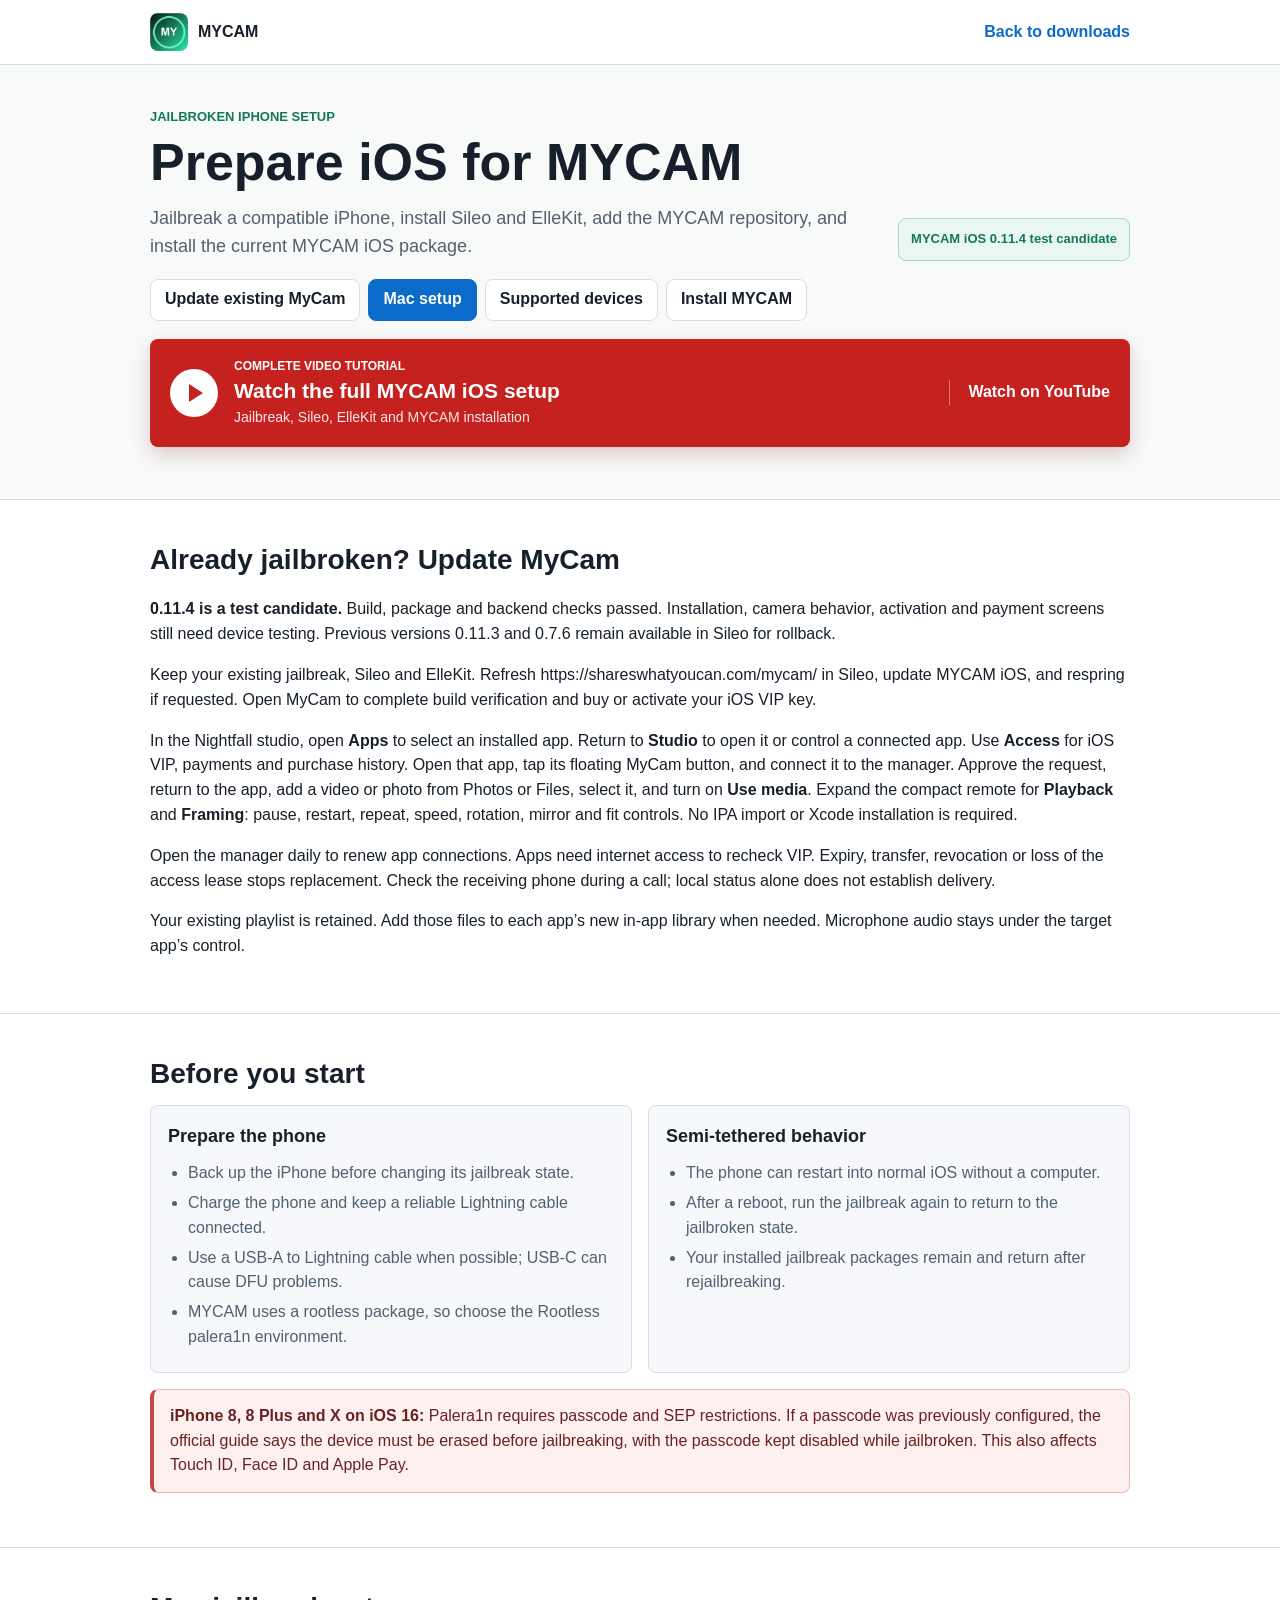
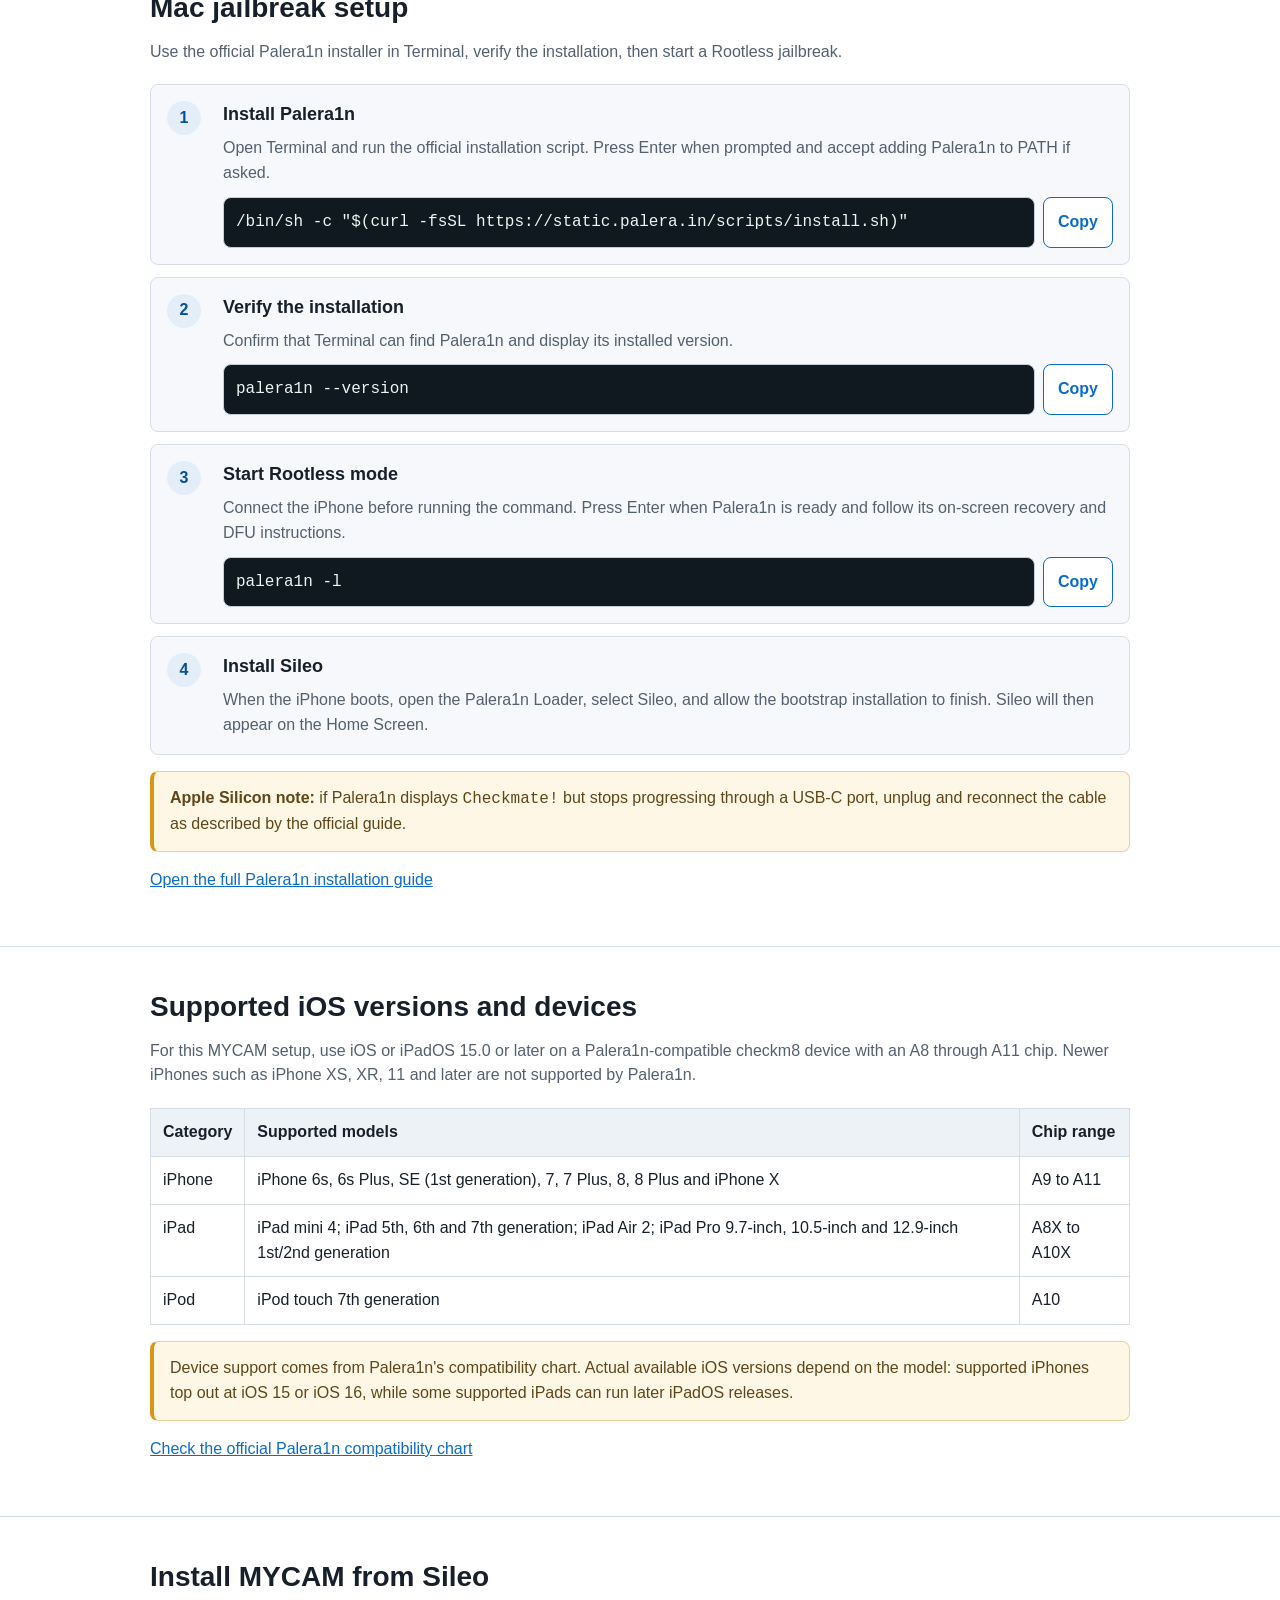
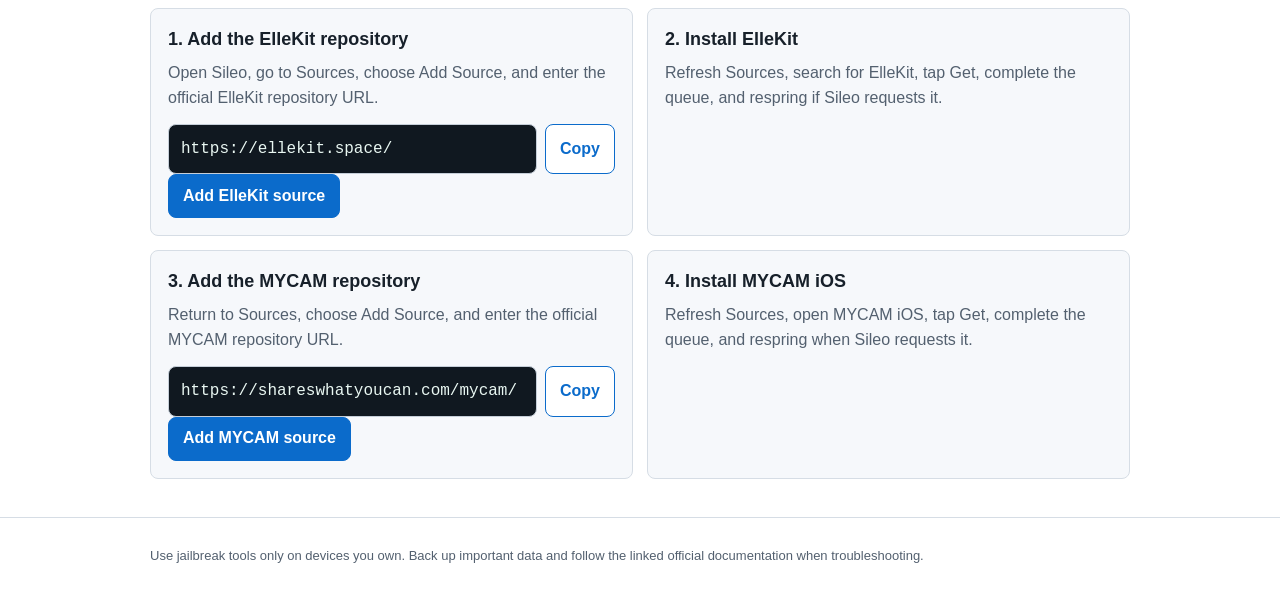
==== commit b1f4373c: "Document MyCam 0.11.4 Nightfall Sileo update" ====
--- a/docs/ios-setup.html
+++ b/docs/ios-setup.html
@@ -125,7 +125,7 @@
         <h1>Prepare iOS for MYCAM</h1>
         <p class="lead">Jailbreak a compatible iPhone, install Sileo and ElleKit, add the MYCAM repository, and install the current MYCAM iOS package.</p>
       </div>
-      <div class="status">MYCAM iOS 0.11.3 test candidate</div>
+      <div class="status">MYCAM iOS 0.11.4 test candidate</div>
     </div>
     <div class="wrap jump" aria-label="Setup sections"><a href="#upgrade-mycam">Update existing MyCam</a>
       <a class="primary" href="#mac">Mac setup</a>
@@ -146,7 +146,7 @@
   </header>
 
   <main>
-<section id="upgrade-mycam"><div class="wrap"><h2>Already jailbroken? Update MyCam</h2><p><strong>0.11.3 is a test candidate.</strong> Build, package and backend checks passed. Installation, camera behavior, activation and payment screens still need device testing. The previous 0.7.6 package remains available in Sileo for rollback.</p><p>Keep your existing jailbreak, Sileo and ElleKit. Refresh https://shareswhatyoucan.com/mycam/ in Sileo, update MYCAM iOS, and respring if requested. Open MyCam to complete build verification and buy or activate your iOS VIP key.</p><p>Select an installed app in MyCam. Open that app, tap its floating MyCam button, and connect it to the manager. Approve the request, return to the app, add a video or photo from Photos or Files, select it, and turn on Use my video. No IPA import or Xcode installation is required.</p><p>Open the manager daily to renew app connections. Apps need internet access to recheck VIP. Expiry, transfer, revocation or loss of the access lease stops replacement. Check the receiving phone during a call; local status alone does not establish delivery.</p><p>Your existing playlist is retained. Add those files to each app’s new in-app library when needed. Microphone audio stays under the target app’s control.</p></div></section>
+<section id="upgrade-mycam"><div class="wrap"><h2>Already jailbroken? Update MyCam</h2><p><strong>0.11.4 is a test candidate.</strong> Build, package and backend checks passed. Installation, camera behavior, activation and payment screens still need device testing. Previous versions 0.11.3 and 0.7.6 remain available in Sileo for rollback.</p><p>Keep your existing jailbreak, Sileo and ElleKit. Refresh https://shareswhatyoucan.com/mycam/ in Sileo, update MYCAM iOS, and respring if requested. Open MyCam to complete build verification and buy or activate your iOS VIP key.</p><p>In the Nightfall studio, open <strong>Apps</strong> to select an installed app. Return to <strong>Studio</strong> to open it or control a connected app. Use <strong>Access</strong> for iOS VIP, payments and purchase history. Open that app, tap its floating MyCam button, and connect it to the manager. Approve the request, return to the app, add a video or photo from Photos or Files, select it, and turn on <strong>Use media</strong>. Expand the compact remote for <strong>Playback</strong> and <strong>Framing</strong>: pause, restart, repeat, speed, rotation, mirror and fit controls. No IPA import or Xcode installation is required.</p><p>Open the manager daily to renew app connections. Apps need internet access to recheck VIP. Expiry, transfer, revocation or loss of the access lease stops replacement. Check the receiving phone during a call; local status alone does not establish delivery.</p><p>Your existing playlist is retained. Add those files to each app’s new in-app library when needed. Microphone audio stays under the target app’s control.</p></div></section>
     <section id="before-start">
       <div class="wrap">
         <h2>Before you start</h2>
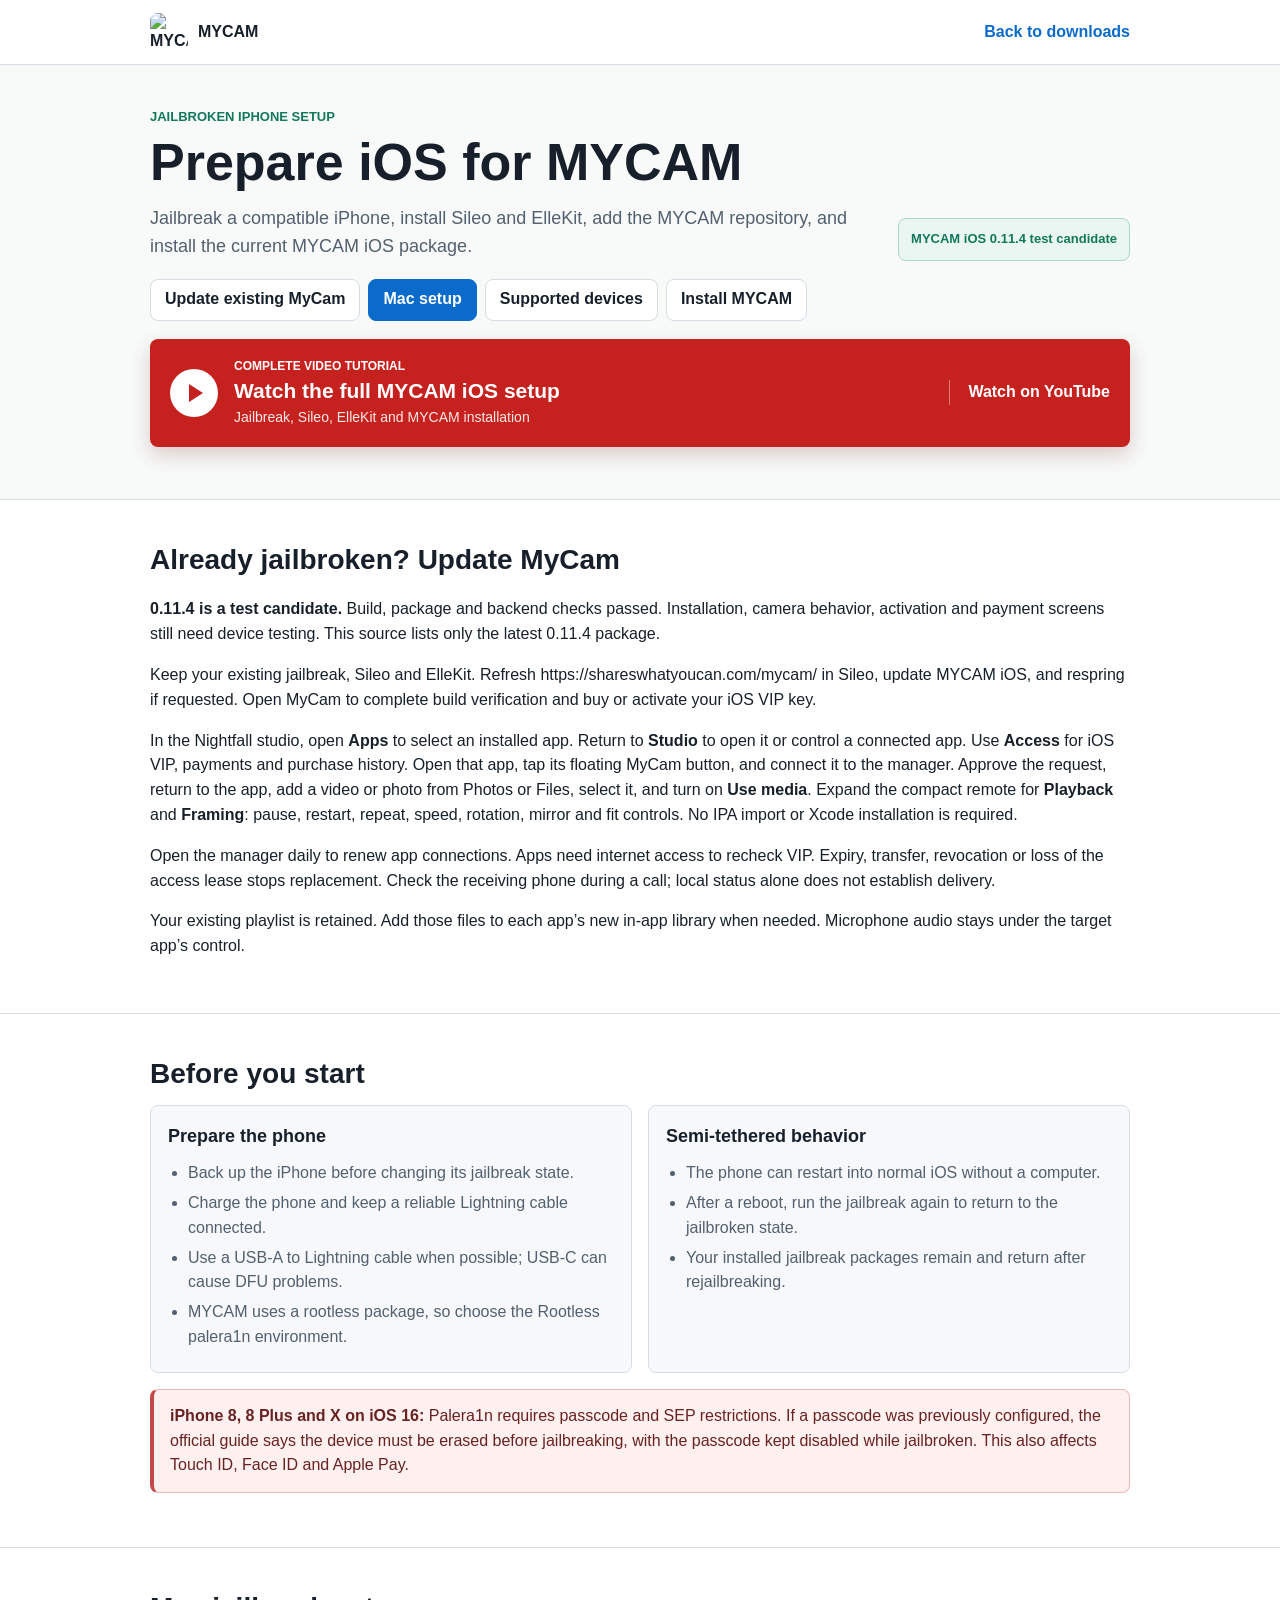
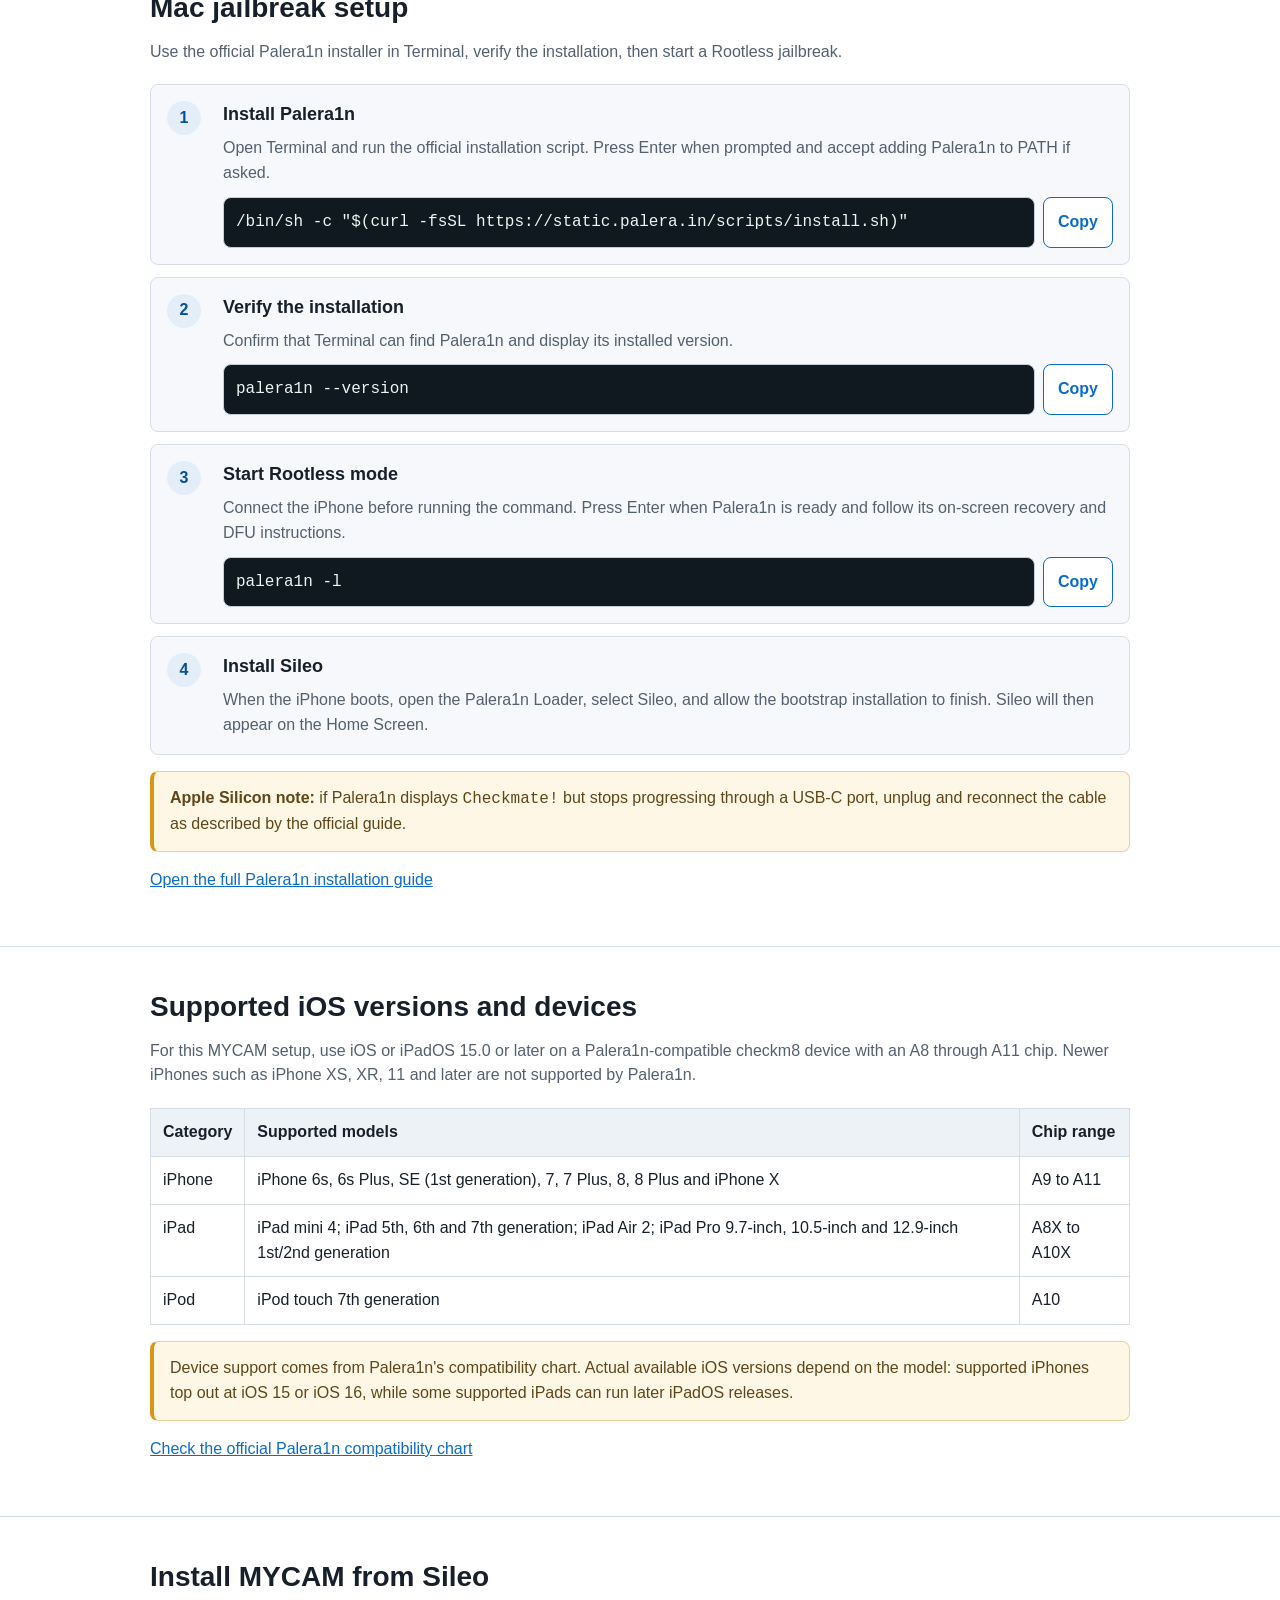
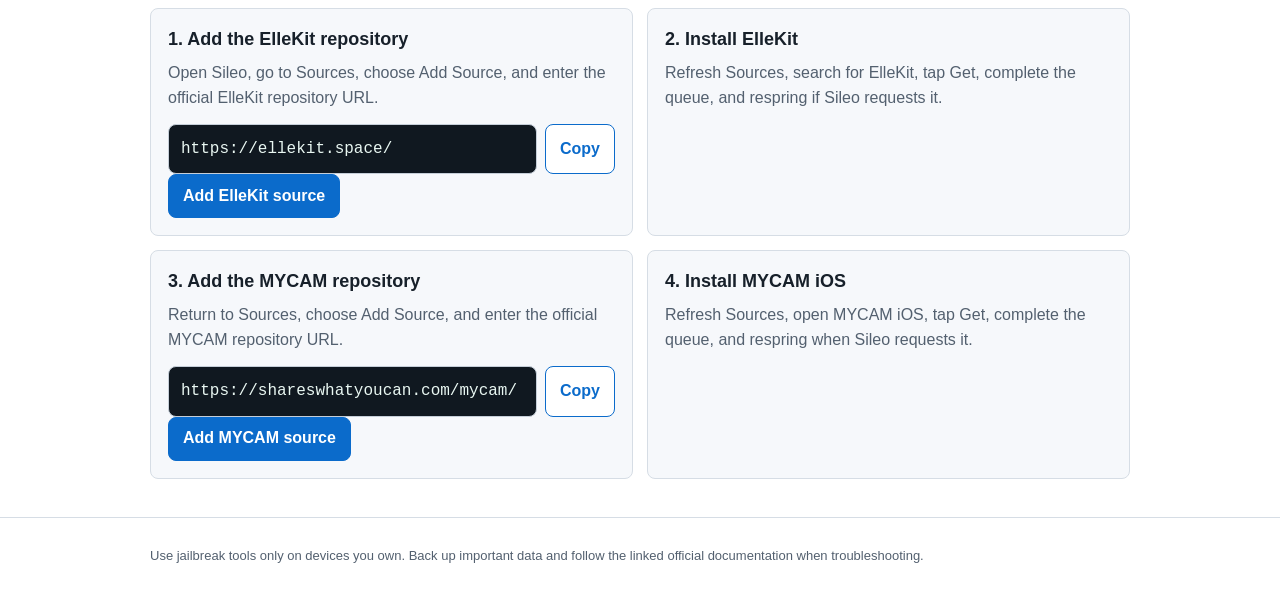
==== commit 4e7fc895: "Retire obsolete Sileo mirror; use shareswhatyoucan.com/mycam only" ====
--- a/docs/ios-setup.html
+++ b/docs/ios-setup.html
@@ -146,7 +146,7 @@
   </header>
 
   <main>
-<section id="upgrade-mycam"><div class="wrap"><h2>Already jailbroken? Update MyCam</h2><p><strong>0.11.4 is a test candidate.</strong> Build, package and backend checks passed. Installation, camera behavior, activation and payment screens still need device testing. Previous versions 0.11.3 and 0.7.6 remain available in Sileo for rollback.</p><p>Keep your existing jailbreak, Sileo and ElleKit. Refresh https://shareswhatyoucan.com/mycam/ in Sileo, update MYCAM iOS, and respring if requested. Open MyCam to complete build verification and buy or activate your iOS VIP key.</p><p>In the Nightfall studio, open <strong>Apps</strong> to select an installed app. Return to <strong>Studio</strong> to open it or control a connected app. Use <strong>Access</strong> for iOS VIP, payments and purchase history. Open that app, tap its floating MyCam button, and connect it to the manager. Approve the request, return to the app, add a video or photo from Photos or Files, select it, and turn on <strong>Use media</strong>. Expand the compact remote for <strong>Playback</strong> and <strong>Framing</strong>: pause, restart, repeat, speed, rotation, mirror and fit controls. No IPA import or Xcode installation is required.</p><p>Open the manager daily to renew app connections. Apps need internet access to recheck VIP. Expiry, transfer, revocation or loss of the access lease stops replacement. Check the receiving phone during a call; local status alone does not establish delivery.</p><p>Your existing playlist is retained. Add those files to each app’s new in-app library when needed. Microphone audio stays under the target app’s control.</p></div></section>
+<section id="upgrade-mycam"><div class="wrap"><h2>Already jailbroken? Update MyCam</h2><p><strong>0.11.4 is a test candidate.</strong> Build, package and backend checks passed. Installation, camera behavior, activation and payment screens still need device testing. This source lists only the latest 0.11.4 package.</p><p>Keep your existing jailbreak, Sileo and ElleKit. Refresh https://shareswhatyoucan.com/mycam/ in Sileo, update MYCAM iOS, and respring if requested. Open MyCam to complete build verification and buy or activate your iOS VIP key.</p><p>In the Nightfall studio, open <strong>Apps</strong> to select an installed app. Return to <strong>Studio</strong> to open it or control a connected app. Use <strong>Access</strong> for iOS VIP, payments and purchase history. Open that app, tap its floating MyCam button, and connect it to the manager. Approve the request, return to the app, add a video or photo from Photos or Files, select it, and turn on <strong>Use media</strong>. Expand the compact remote for <strong>Playback</strong> and <strong>Framing</strong>: pause, restart, repeat, speed, rotation, mirror and fit controls. No IPA import or Xcode installation is required.</p><p>Open the manager daily to renew app connections. Apps need internet access to recheck VIP. Expiry, transfer, revocation or loss of the access lease stops replacement. Check the receiving phone during a call; local status alone does not establish delivery.</p><p>Your existing playlist is retained. Add those files to each app’s new in-app library when needed. Microphone audio stays under the target app’s control.</p></div></section>
     <section id="before-start">
       <div class="wrap">
         <h2>Before you start</h2>
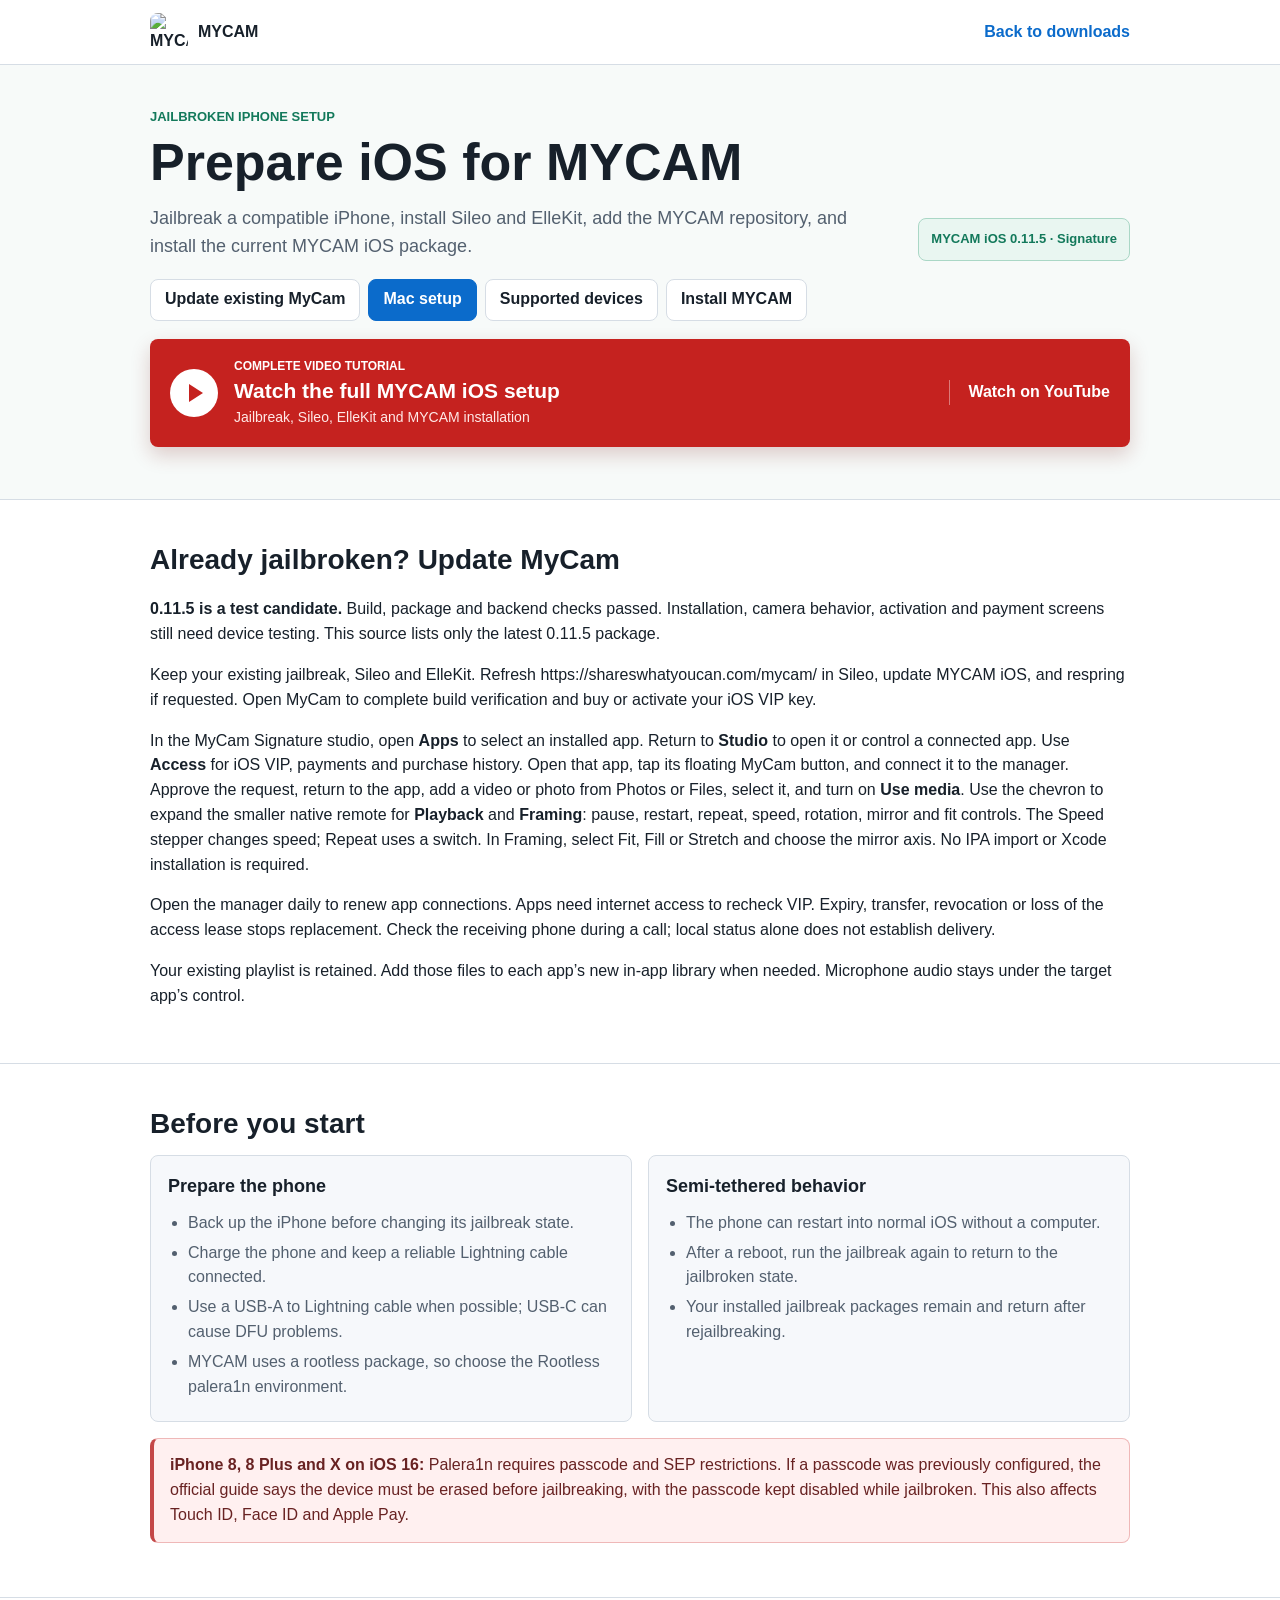
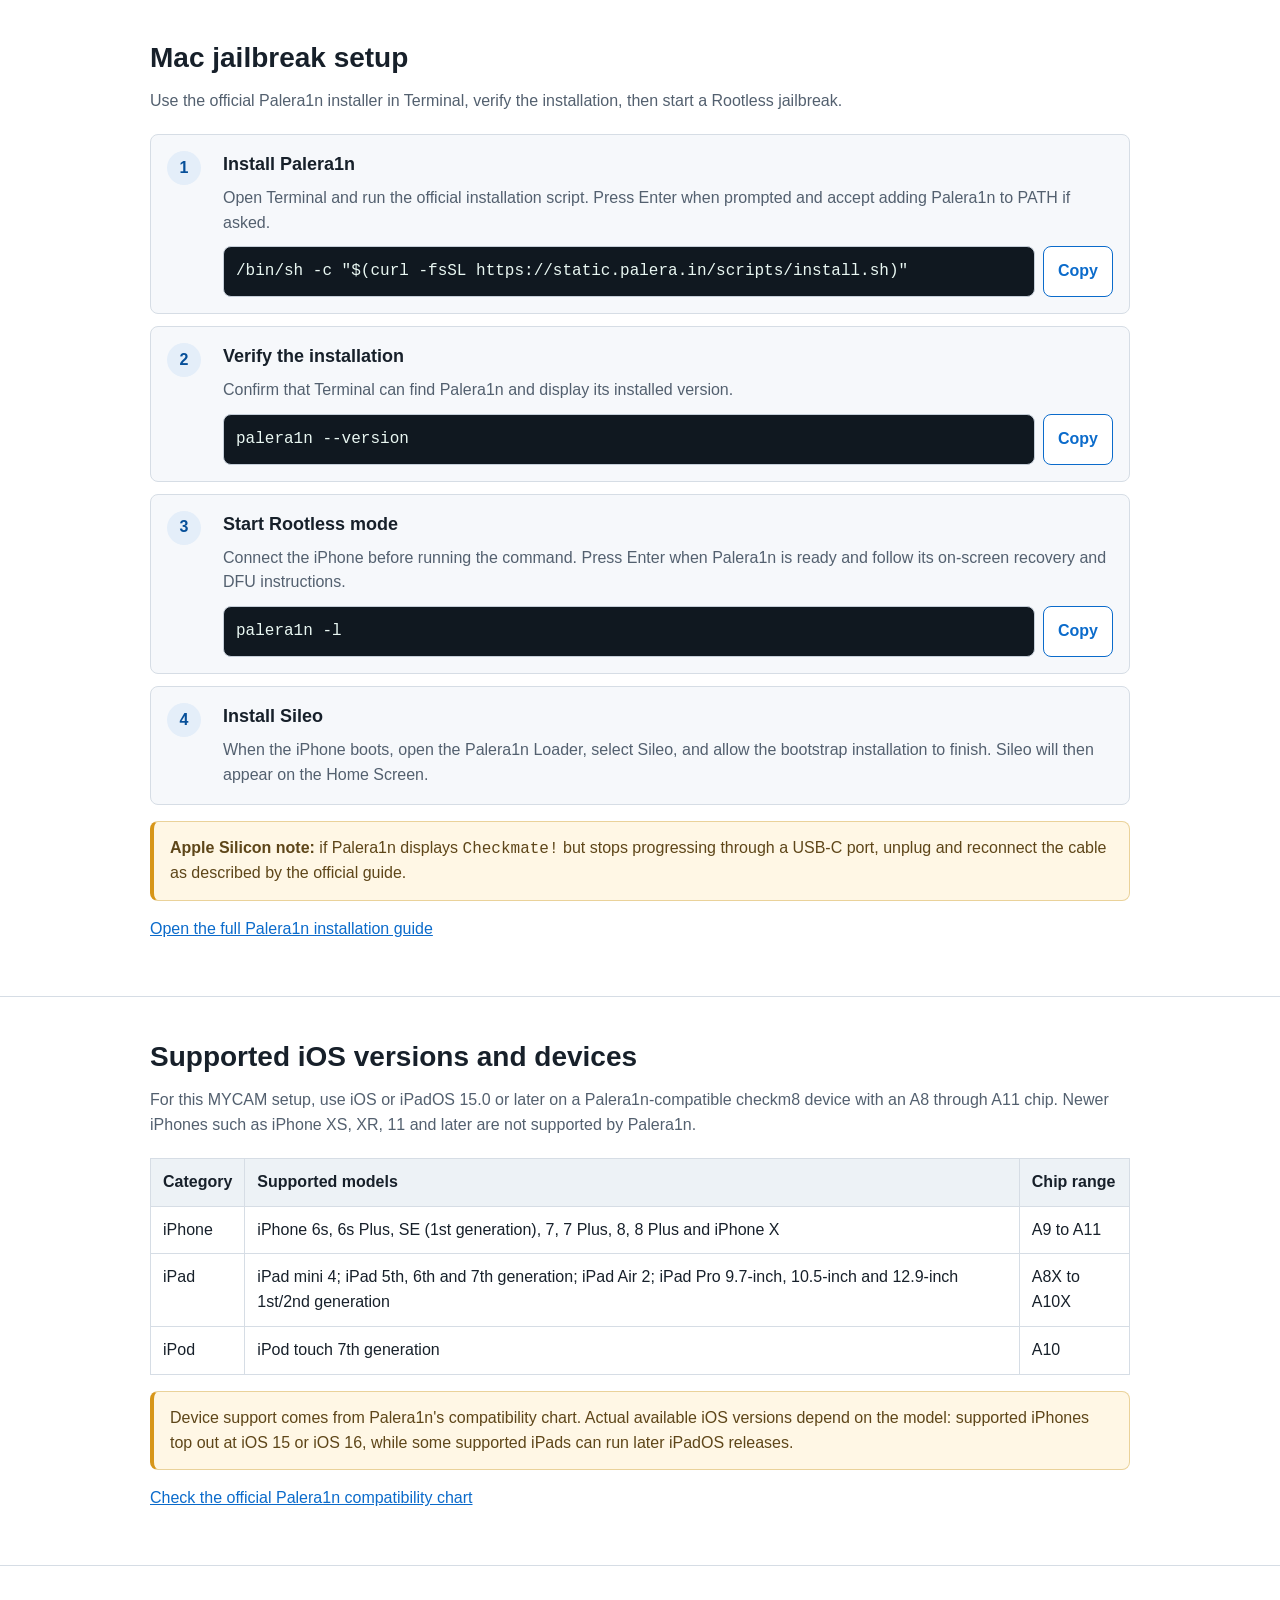
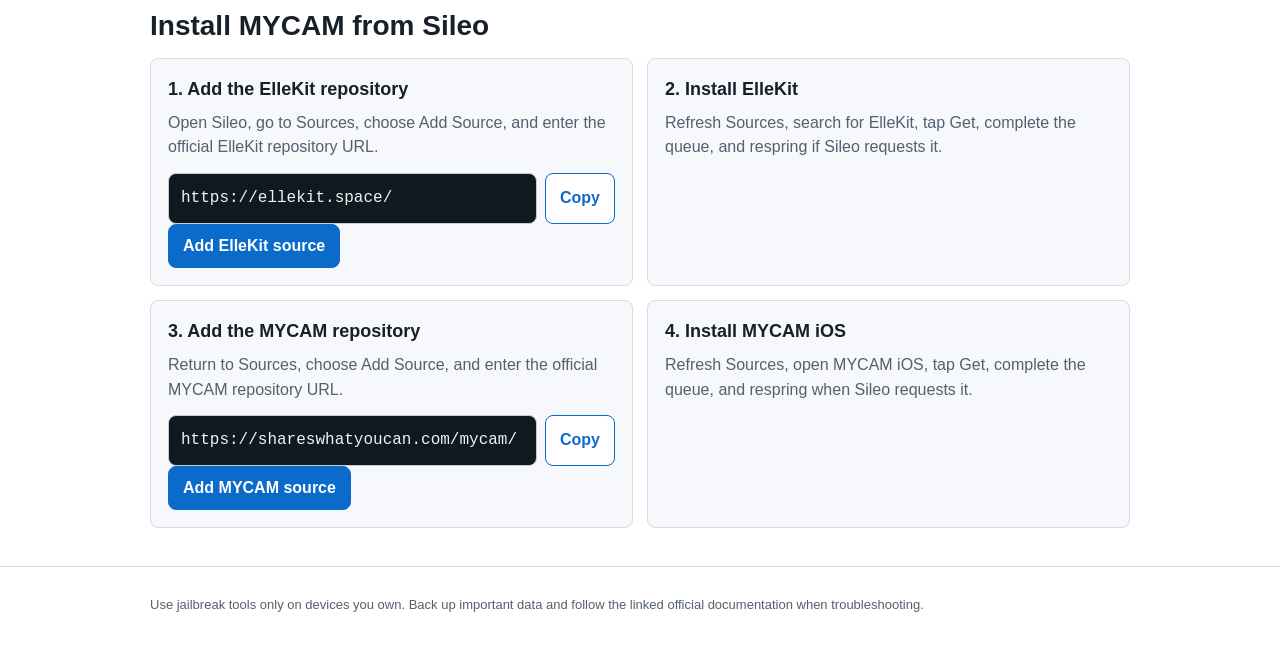
==== commit 73c6867b: "Document MyCam 0.11.5 Nightfall Sileo update" ====
--- a/docs/ios-setup.html
+++ b/docs/ios-setup.html
@@ -125,7 +125,7 @@
         <h1>Prepare iOS for MYCAM</h1>
         <p class="lead">Jailbreak a compatible iPhone, install Sileo and ElleKit, add the MYCAM repository, and install the current MYCAM iOS package.</p>
       </div>
-      <div class="status">MYCAM iOS 0.11.4 test candidate</div>
+      <div class="status">MYCAM iOS 0.11.5 · Signature</div>
     </div>
     <div class="wrap jump" aria-label="Setup sections"><a href="#upgrade-mycam">Update existing MyCam</a>
       <a class="primary" href="#mac">Mac setup</a>
@@ -146,7 +146,7 @@
   </header>
 
   <main>
-<section id="upgrade-mycam"><div class="wrap"><h2>Already jailbroken? Update MyCam</h2><p><strong>0.11.4 is a test candidate.</strong> Build, package and backend checks passed. Installation, camera behavior, activation and payment screens still need device testing. This source lists only the latest 0.11.4 package.</p><p>Keep your existing jailbreak, Sileo and ElleKit. Refresh https://shareswhatyoucan.com/mycam/ in Sileo, update MYCAM iOS, and respring if requested. Open MyCam to complete build verification and buy or activate your iOS VIP key.</p><p>In the Nightfall studio, open <strong>Apps</strong> to select an installed app. Return to <strong>Studio</strong> to open it or control a connected app. Use <strong>Access</strong> for iOS VIP, payments and purchase history. Open that app, tap its floating MyCam button, and connect it to the manager. Approve the request, return to the app, add a video or photo from Photos or Files, select it, and turn on <strong>Use media</strong>. Expand the compact remote for <strong>Playback</strong> and <strong>Framing</strong>: pause, restart, repeat, speed, rotation, mirror and fit controls. No IPA import or Xcode installation is required.</p><p>Open the manager daily to renew app connections. Apps need internet access to recheck VIP. Expiry, transfer, revocation or loss of the access lease stops replacement. Check the receiving phone during a call; local status alone does not establish delivery.</p><p>Your existing playlist is retained. Add those files to each app’s new in-app library when needed. Microphone audio stays under the target app’s control.</p></div></section>
+<section id="upgrade-mycam"><div class="wrap"><h2>Already jailbroken? Update MyCam</h2><p><strong>0.11.5 is a test candidate.</strong> Build, package and backend checks passed. Installation, camera behavior, activation and payment screens still need device testing. This source lists only the latest 0.11.5 package.</p><p>Keep your existing jailbreak, Sileo and ElleKit. Refresh https://shareswhatyoucan.com/mycam/ in Sileo, update MYCAM iOS, and respring if requested. Open MyCam to complete build verification and buy or activate your iOS VIP key.</p><p>In the MyCam Signature studio, open <strong>Apps</strong> to select an installed app. Return to <strong>Studio</strong> to open it or control a connected app. Use <strong>Access</strong> for iOS VIP, payments and purchase history. Open that app, tap its floating MyCam button, and connect it to the manager. Approve the request, return to the app, add a video or photo from Photos or Files, select it, and turn on <strong>Use media</strong>. Use the chevron to expand the smaller native remote for <strong>Playback</strong> and <strong>Framing</strong>: pause, restart, repeat, speed, rotation, mirror and fit controls. The Speed stepper changes speed; Repeat uses a switch. In Framing, select Fit, Fill or Stretch and choose the mirror axis. No IPA import or Xcode installation is required.</p><p>Open the manager daily to renew app connections. Apps need internet access to recheck VIP. Expiry, transfer, revocation or loss of the access lease stops replacement. Check the receiving phone during a call; local status alone does not establish delivery.</p><p>Your existing playlist is retained. Add those files to each app’s new in-app library when needed. Microphone audio stays under the target app’s control.</p></div></section>
     <section id="before-start">
       <div class="wrap">
         <h2>Before you start</h2>
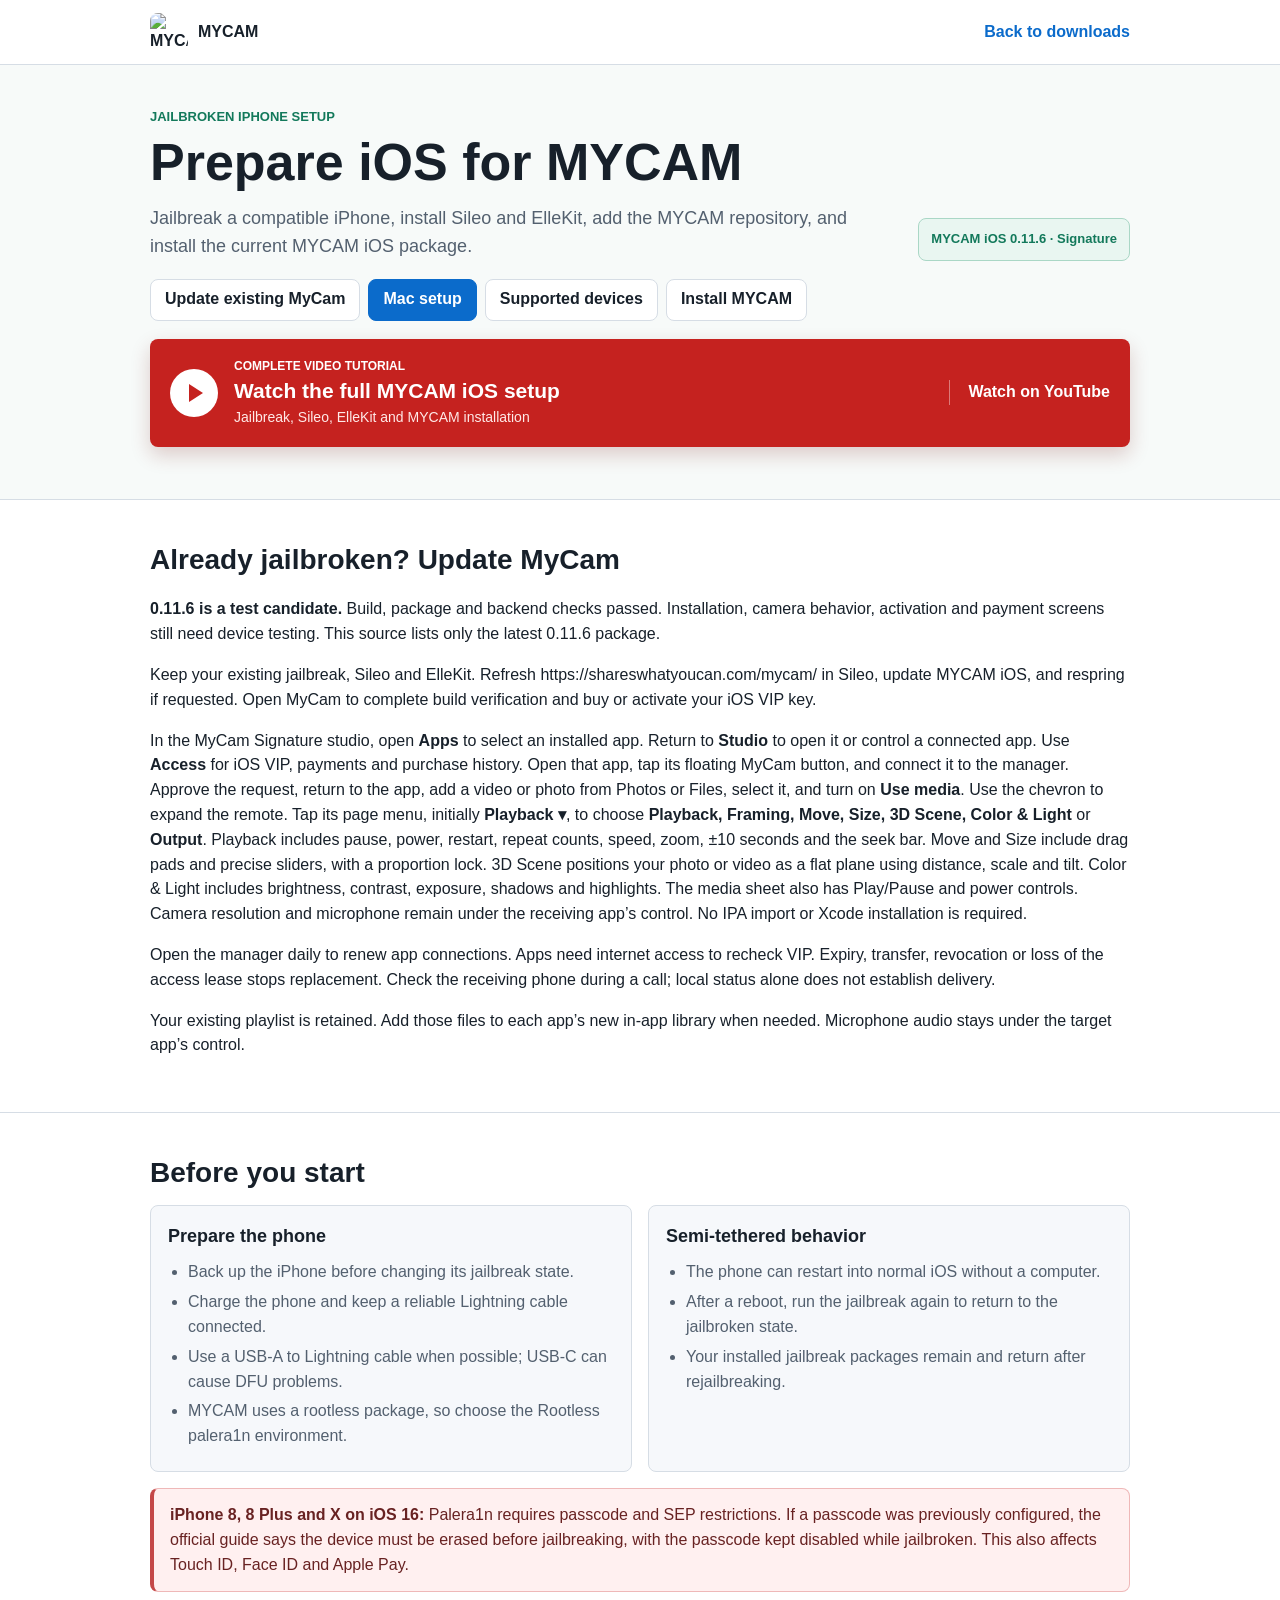
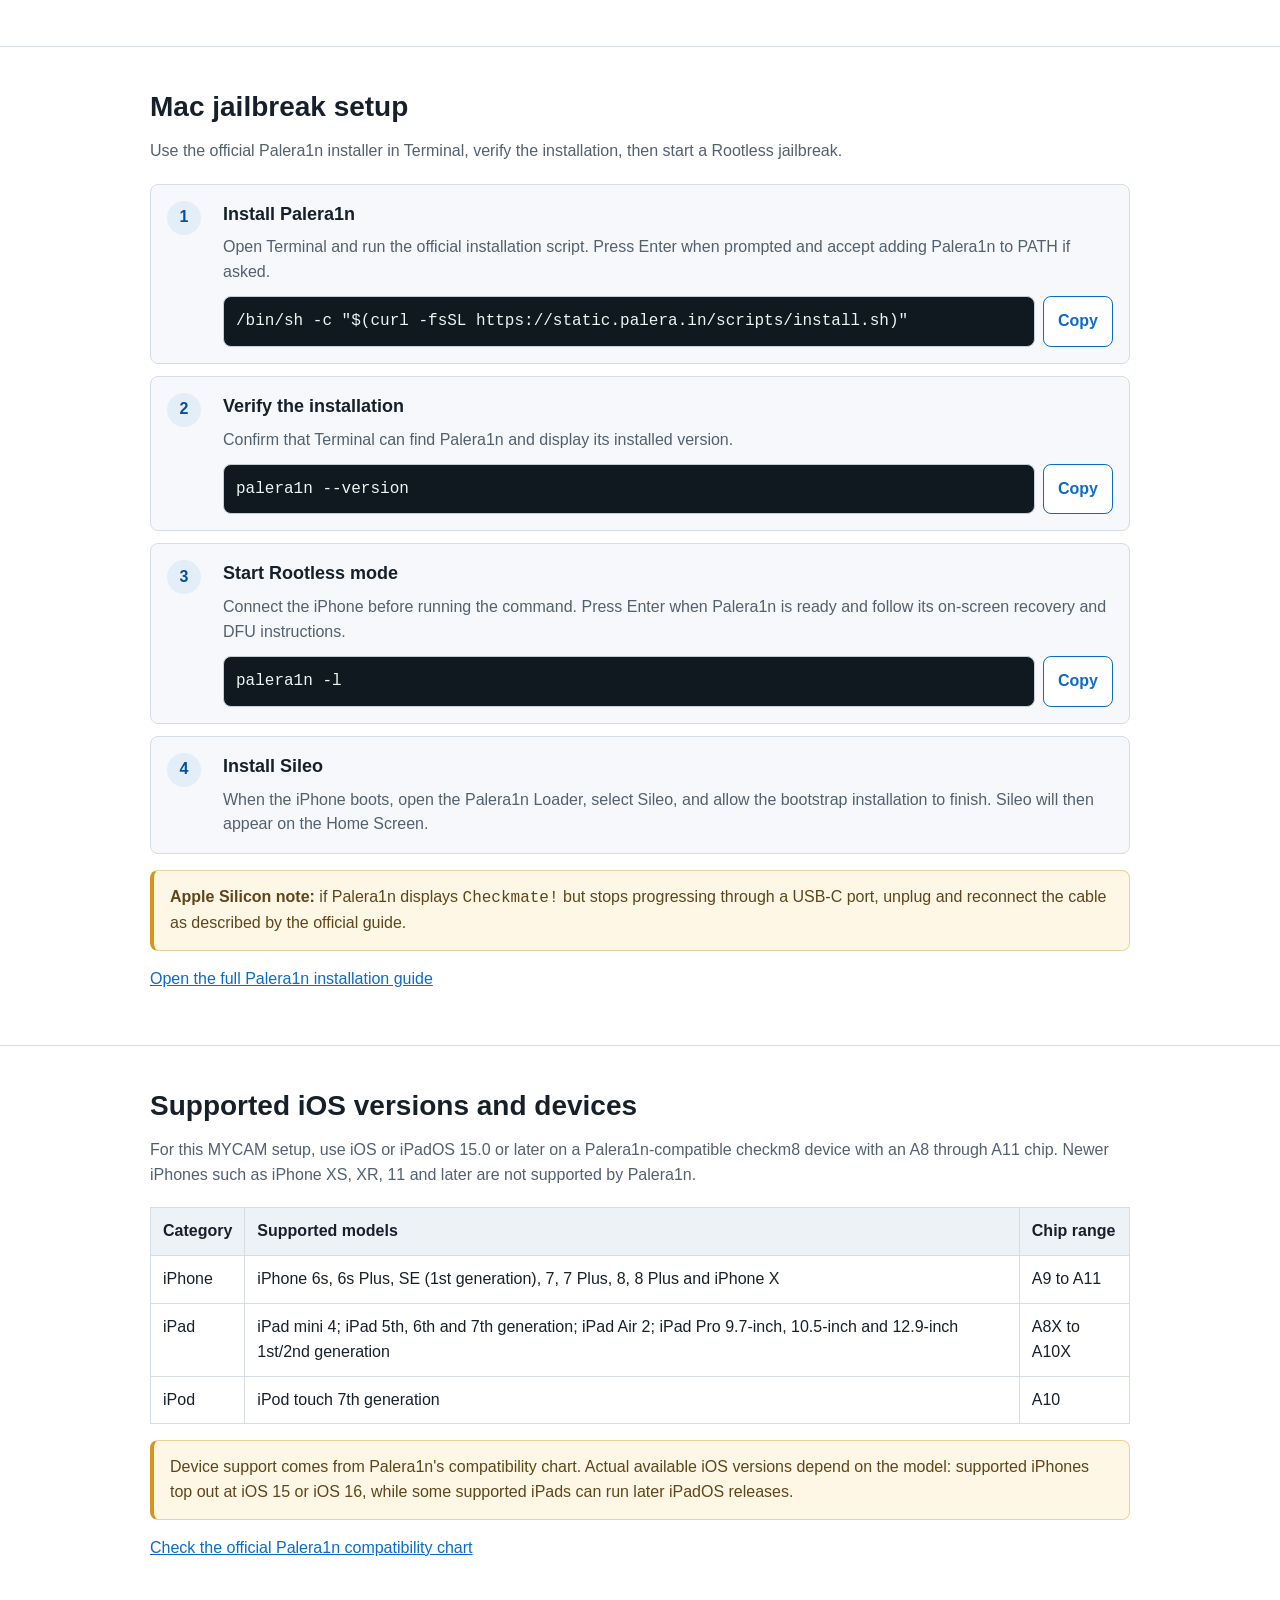
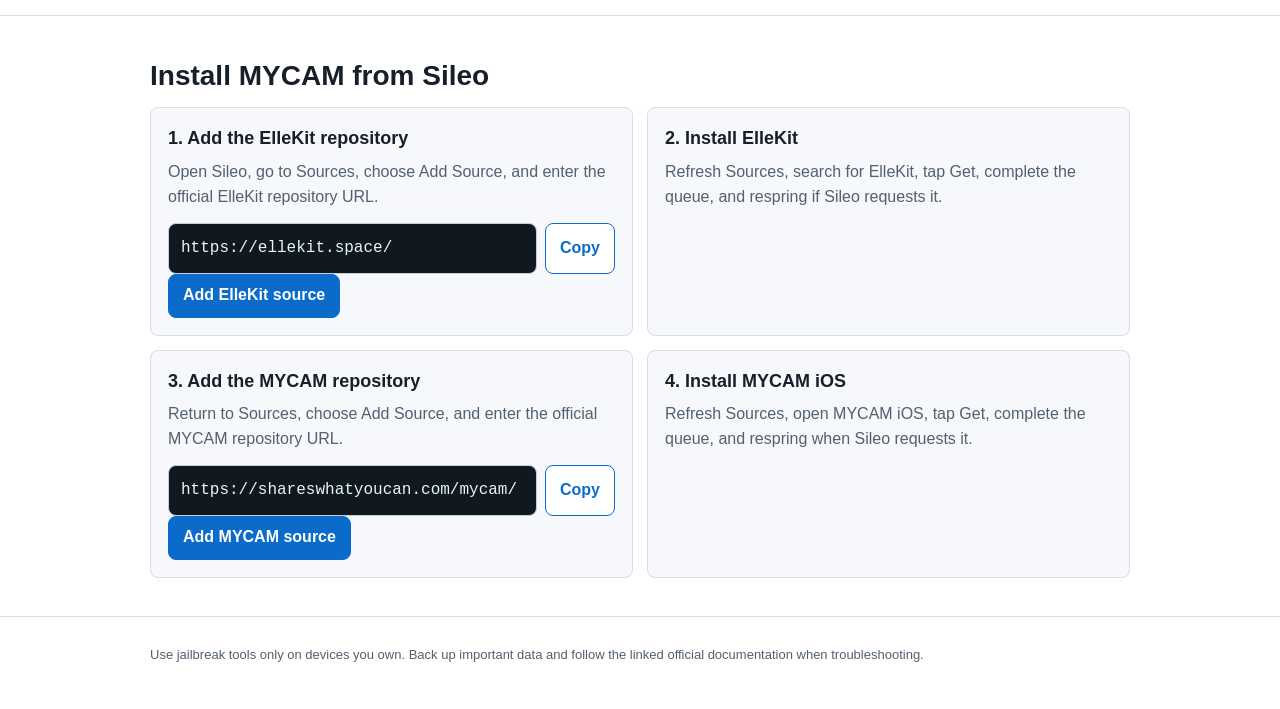
==== commit dee2fd72: "Document MyCam 0.11.6 Nightfall Sileo update" ====
--- a/docs/ios-setup.html
+++ b/docs/ios-setup.html
@@ -125,7 +125,7 @@
         <h1>Prepare iOS for MYCAM</h1>
         <p class="lead">Jailbreak a compatible iPhone, install Sileo and ElleKit, add the MYCAM repository, and install the current MYCAM iOS package.</p>
       </div>
-      <div class="status">MYCAM iOS 0.11.5 · Signature</div>
+      <div class="status">MYCAM iOS 0.11.6 · Signature</div>
     </div>
     <div class="wrap jump" aria-label="Setup sections"><a href="#upgrade-mycam">Update existing MyCam</a>
       <a class="primary" href="#mac">Mac setup</a>
@@ -146,7 +146,7 @@
   </header>
 
   <main>
-<section id="upgrade-mycam"><div class="wrap"><h2>Already jailbroken? Update MyCam</h2><p><strong>0.11.5 is a test candidate.</strong> Build, package and backend checks passed. Installation, camera behavior, activation and payment screens still need device testing. This source lists only the latest 0.11.5 package.</p><p>Keep your existing jailbreak, Sileo and ElleKit. Refresh https://shareswhatyoucan.com/mycam/ in Sileo, update MYCAM iOS, and respring if requested. Open MyCam to complete build verification and buy or activate your iOS VIP key.</p><p>In the MyCam Signature studio, open <strong>Apps</strong> to select an installed app. Return to <strong>Studio</strong> to open it or control a connected app. Use <strong>Access</strong> for iOS VIP, payments and purchase history. Open that app, tap its floating MyCam button, and connect it to the manager. Approve the request, return to the app, add a video or photo from Photos or Files, select it, and turn on <strong>Use media</strong>. Use the chevron to expand the smaller native remote for <strong>Playback</strong> and <strong>Framing</strong>: pause, restart, repeat, speed, rotation, mirror and fit controls. The Speed stepper changes speed; Repeat uses a switch. In Framing, select Fit, Fill or Stretch and choose the mirror axis. No IPA import or Xcode installation is required.</p><p>Open the manager daily to renew app connections. Apps need internet access to recheck VIP. Expiry, transfer, revocation or loss of the access lease stops replacement. Check the receiving phone during a call; local status alone does not establish delivery.</p><p>Your existing playlist is retained. Add those files to each app’s new in-app library when needed. Microphone audio stays under the target app’s control.</p></div></section>
+<section id="upgrade-mycam"><div class="wrap"><h2>Already jailbroken? Update MyCam</h2><p><strong>0.11.6 is a test candidate.</strong> Build, package and backend checks passed. Installation, camera behavior, activation and payment screens still need device testing. This source lists only the latest 0.11.6 package.</p><p>Keep your existing jailbreak, Sileo and ElleKit. Refresh https://shareswhatyoucan.com/mycam/ in Sileo, update MYCAM iOS, and respring if requested. Open MyCam to complete build verification and buy or activate your iOS VIP key.</p><p>In the MyCam Signature studio, open <strong>Apps</strong> to select an installed app. Return to <strong>Studio</strong> to open it or control a connected app. Use <strong>Access</strong> for iOS VIP, payments and purchase history. Open that app, tap its floating MyCam button, and connect it to the manager. Approve the request, return to the app, add a video or photo from Photos or Files, select it, and turn on <strong>Use media</strong>. Use the chevron to expand the remote. Tap its page menu, initially <strong>Playback ▾</strong>, to choose <strong>Playback, Framing, Move, Size, 3D Scene, Color &amp; Light</strong> or <strong>Output</strong>. Playback includes pause, power, restart, repeat counts, speed, zoom, ±10 seconds and the seek bar. Move and Size include drag pads and precise sliders, with a proportion lock. 3D Scene positions your photo or video as a flat plane using distance, scale and tilt. Color &amp; Light includes brightness, contrast, exposure, shadows and highlights. The media sheet also has Play/Pause and power controls. Camera resolution and microphone remain under the receiving app’s control. No IPA import or Xcode installation is required.</p><p>Open the manager daily to renew app connections. Apps need internet access to recheck VIP. Expiry, transfer, revocation or loss of the access lease stops replacement. Check the receiving phone during a call; local status alone does not establish delivery.</p><p>Your existing playlist is retained. Add those files to each app’s new in-app library when needed. Microphone audio stays under the target app’s control.</p></div></section>
     <section id="before-start">
       <div class="wrap">
         <h2>Before you start</h2>
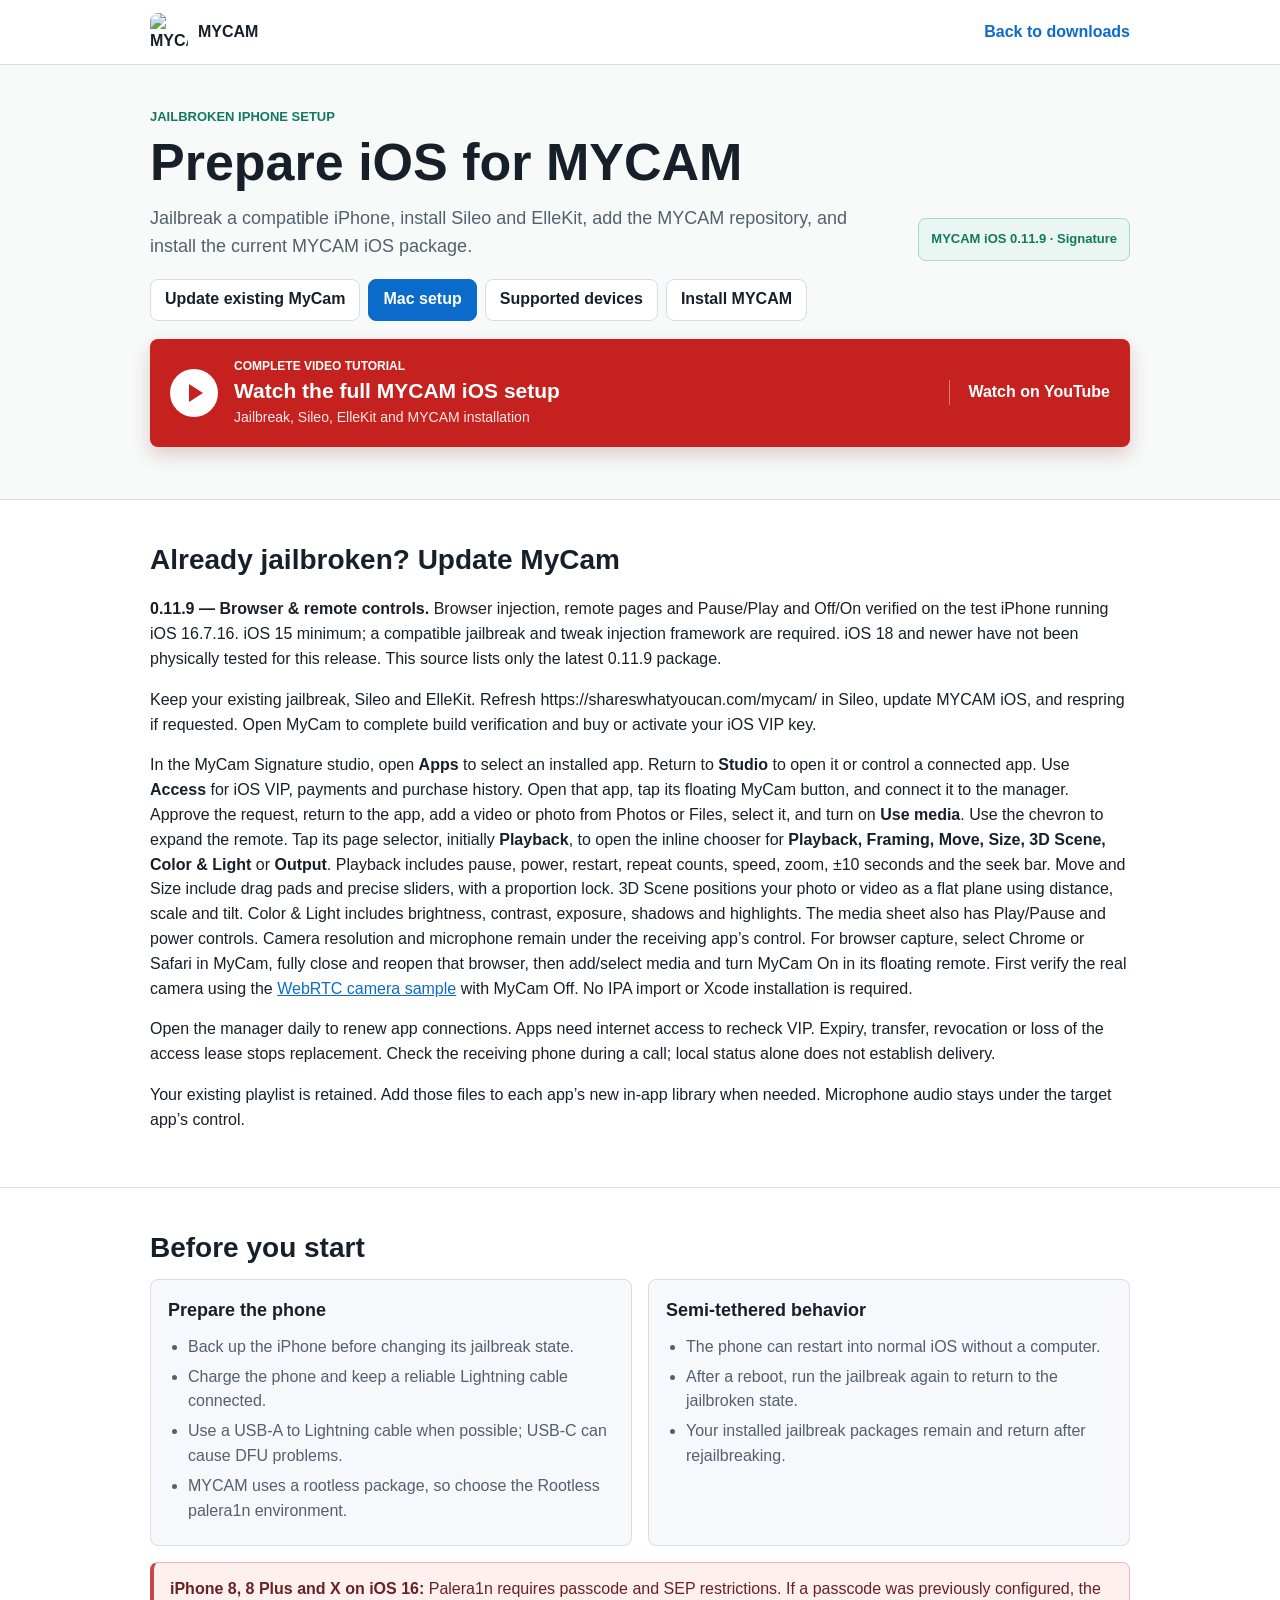
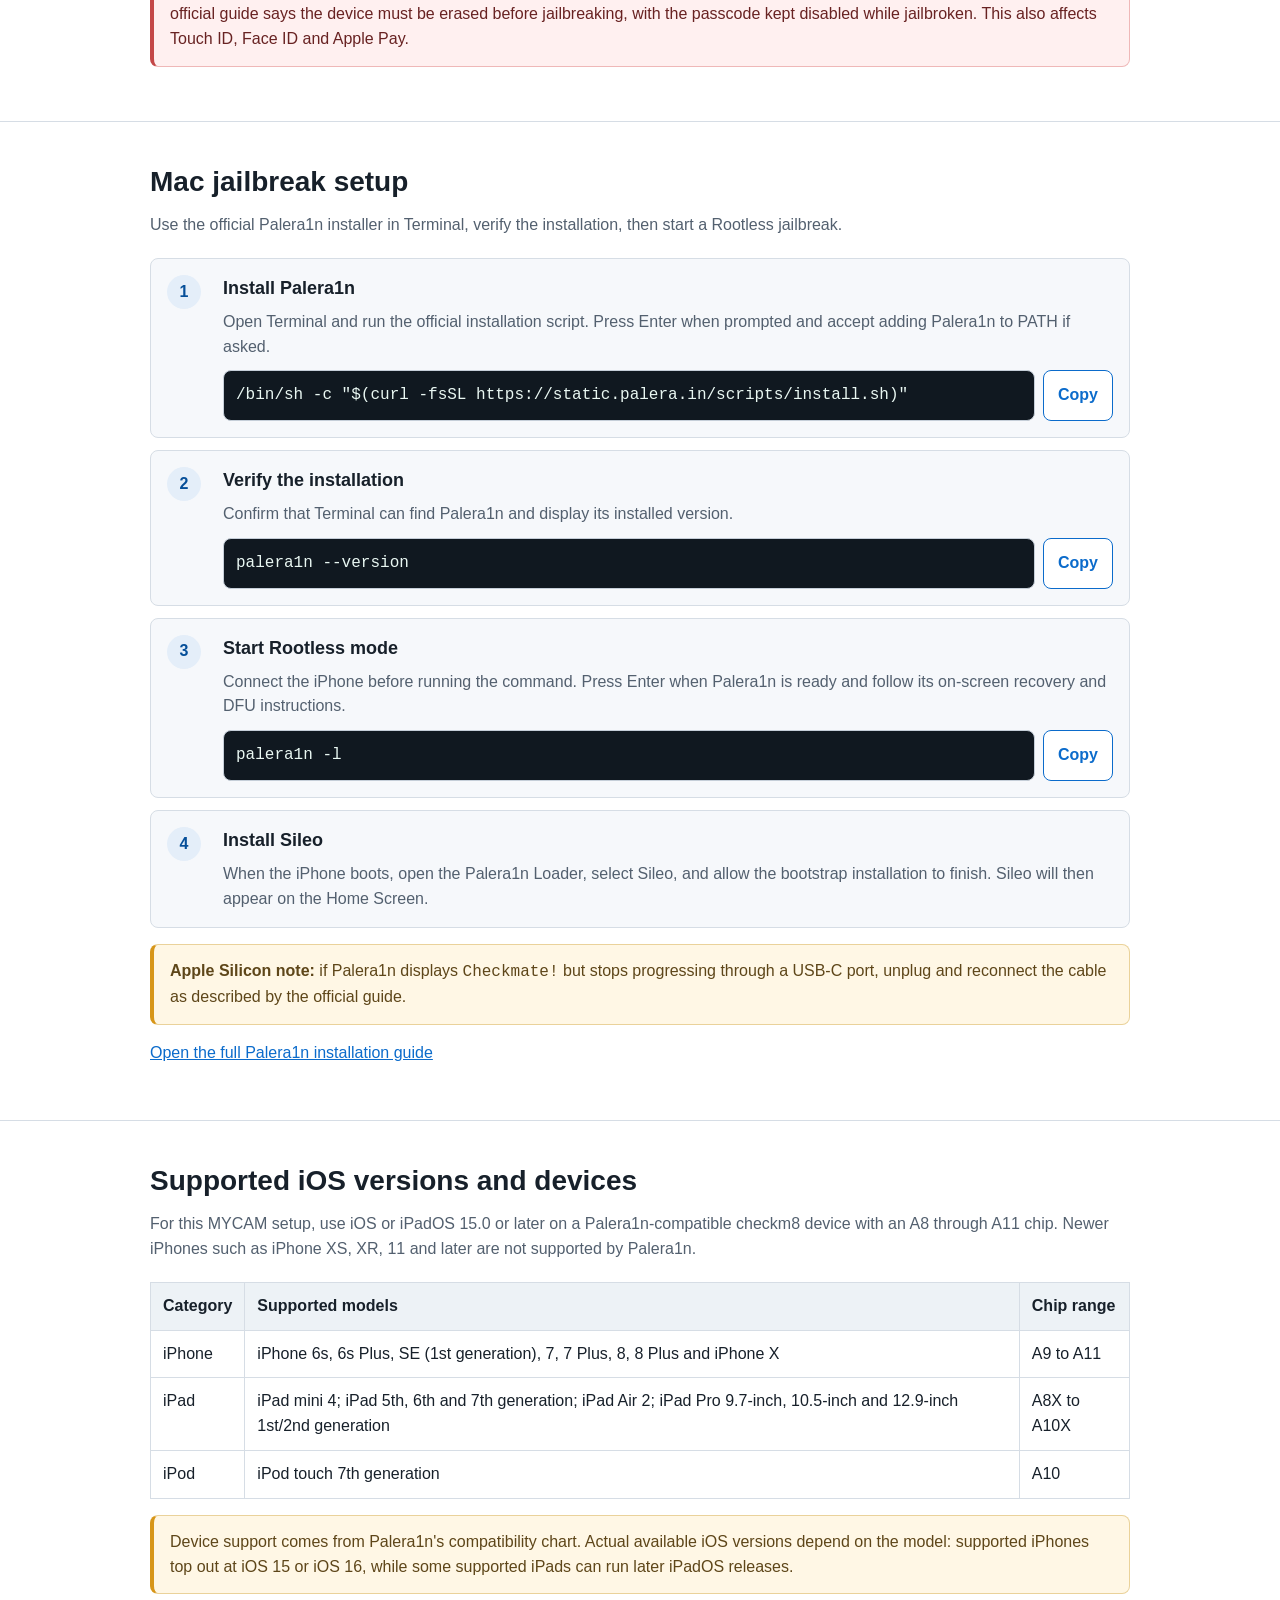
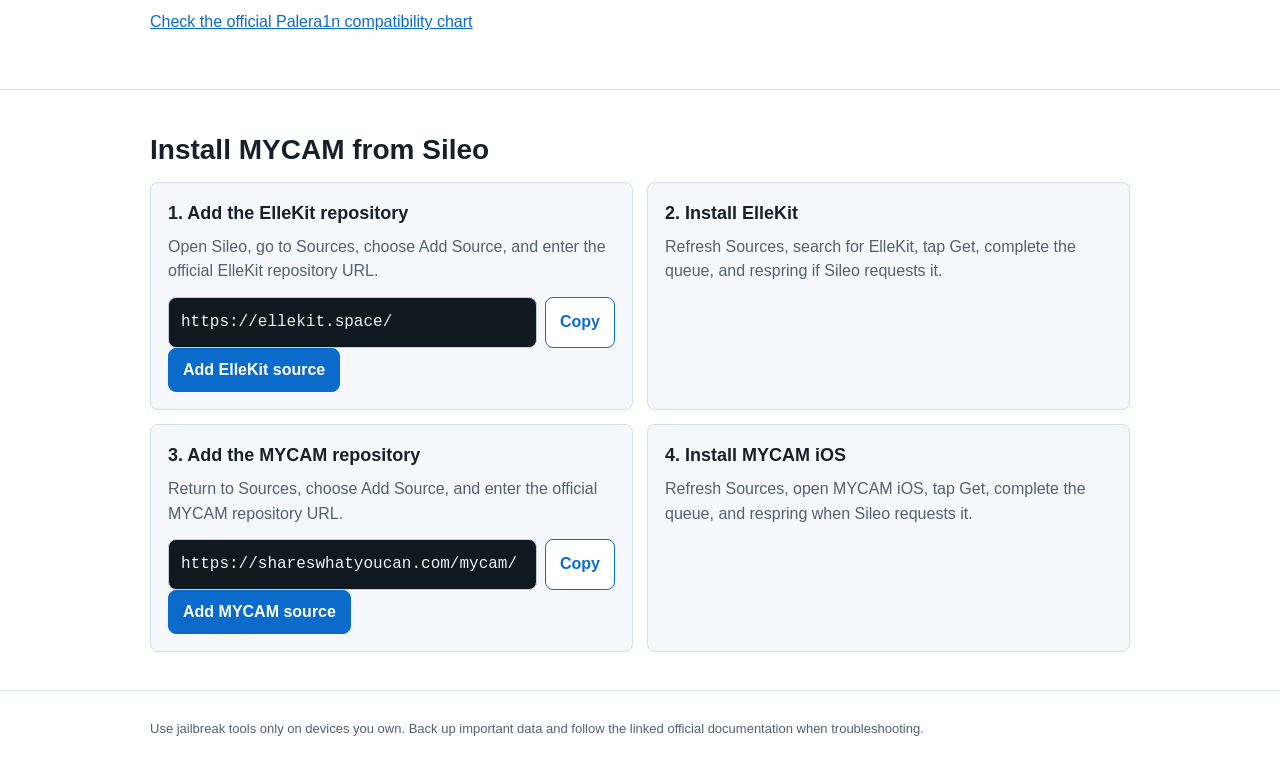
==== commit 11dd4db6: "Document MyCam 0.11.9 Nightfall Sileo update" ====
--- a/docs/ios-setup.html
+++ b/docs/ios-setup.html
@@ -1,282 +1,282 @@
-<!doctype html>
-<html lang="en">
-<head>
-  <meta charset="utf-8">
-  <meta name="viewport" content="width=device-width, initial-scale=1">
-  <meta name="theme-color" content="#07110f">
-  <title>MYCAM iOS Jailbreak Setup for Mac</title>
-  <meta name="description" content="Prepare a supported jailbroken iPhone for MYCAM iOS using palera1n on macOS, install Sileo and ElleKit, and add the MYCAM repository.">
-  <meta name="robots" content="index,follow">
-  <link rel="canonical" href="https://elementtime6969.github.io/mycam/ios-setup.html">
-  <style>
-    :root {
-      color-scheme: light;
-      --ink: #17202a;
-      --muted: #53606f;
-      --line: #d6dde5;
-      --panel: #f6f8fb;
-      --blue: #0b6bcb;
-      --blue-dark: #064f99;
-      --green: #13795b;
-      --green-soft: #e9f6f1;
-      --amber: #9a6100;
-      --amber-soft: #fff7e5;
-      --red: #9d2d2d;
-      --red-soft: #fff0f0;
-      --bg: #fff;
-    }
-    * { box-sizing: border-box; }
-    html { scroll-behavior: smooth; }
-    body {
-      margin: 0;
-      color: var(--ink);
-      background: var(--bg);
-      font-family: Arial, Helvetica, sans-serif;
-      line-height: 1.55;
-      letter-spacing: 0;
-    }
-    a { color: var(--blue); }
-    .wrap { width: min(980px, calc(100% - 32px)); margin: 0 auto; }
-    .topbar { border-bottom: 1px solid var(--line); background: #fff; }
-    .topbar-inner { min-height: 64px; display: flex; align-items: center; justify-content: space-between; gap: 18px; }
-    .brand { display: flex; align-items: center; gap: 10px; color: var(--ink); text-decoration: none; font-weight: 800; }
-    .brand img { width: 38px; height: 38px; border-radius: 8px; }
-    .back { text-decoration: none; font-weight: 700; }
-    header { padding: 42px 0 30px; border-bottom: 1px solid var(--line); background: #f7faf9; }
-    .header-grid { display: grid; grid-template-columns: minmax(0, 1fr) auto; align-items: end; gap: 28px; }
-    .eyebrow { margin: 0 0 8px; color: var(--green); font-size: 13px; font-weight: 800; text-transform: uppercase; }
-    h1 { margin: 0; max-width: 760px; font-size: clamp(32px, 6vw, 52px); line-height: 1.05; }
-    .lead { max-width: 720px; margin: 15px 0 0; color: var(--muted); font-size: 18px; }
-    .status { padding: 10px 12px; border: 1px solid #aad7c6; border-radius: 8px; background: var(--green-soft); color: var(--green); font-size: 13px; font-weight: 800; white-space: nowrap; }
-    .jump { display: flex; gap: 8px; flex-wrap: wrap; padding: 18px 0; }
-    .jump a { min-height: 42px; display: inline-flex; align-items: center; padding: 0 14px; border: 1px solid var(--line); border-radius: 8px; background: #fff; color: var(--ink); text-decoration: none; font-weight: 750; }
-    .jump a.primary { border-color: var(--blue); background: var(--blue); color: #fff; }
-    .video-guide { padding: 0 0 22px; }
-    .video-guide a { display: grid; grid-template-columns: 48px minmax(0, 1fr) auto; align-items: center; gap: 16px; padding: 18px 20px; border-radius: 8px; background: #c5221f; color: #fff; text-decoration: none; box-shadow: 0 8px 20px rgba(114, 19, 16, 0.2); }
-    .video-guide a:hover { background: #a91d18; }
-    .video-play { position: relative; width: 48px; height: 48px; border-radius: 50%; background: #fff; }
-    .video-play::after { content: ""; position: absolute; top: 15px; left: 19px; border-top: 9px solid transparent; border-bottom: 9px solid transparent; border-left: 14px solid #c5221f; }
-    .video-copy { min-width: 0; }
-    .video-copy small, .video-copy strong, .video-copy span { display: block; }
-    .video-copy small { margin-bottom: 3px; font-size: 12px; font-weight: 800; text-transform: uppercase; }
-    .video-copy strong { font-size: 21px; line-height: 1.2; }
-    .video-copy span { margin-top: 4px; color: #ffe9e7; font-size: 14px; }
-    .video-watch { padding-left: 18px; border-left: 1px solid rgba(255, 255, 255, 0.4); font-weight: 800; white-space: nowrap; }
-    main section { padding: 38px 0; border-bottom: 1px solid var(--line); }
-    h2 { margin: 0 0 10px; font-size: 28px; }
-    h3 { margin: 0 0 7px; font-size: 18px; }
-    .section-intro { margin: 0 0 20px; color: var(--muted); }
-    .notice { margin: 16px 0; padding: 14px 16px; border: 1px solid #ead29a; border-left: 4px solid #d79619; border-radius: 8px; background: var(--amber-soft); color: #5e4619; }
-    .notice.danger { border-color: #efb8b8; border-left-color: #c44848; background: var(--red-soft); color: #682222; }
-    .notice strong { color: inherit; }
-    .steps { display: grid; gap: 12px; }
-    .step { display: grid; grid-template-columns: 42px minmax(0, 1fr); gap: 14px; padding: 16px; border: 1px solid var(--line); border-radius: 8px; background: var(--panel); }
-    .step-number { width: 34px; height: 34px; display: grid; place-items: center; border-radius: 50%; background: #e4eef9; color: var(--blue-dark); font-weight: 800; }
-    .step p { margin: 0; color: var(--muted); }
-    .command { display: grid; grid-template-columns: minmax(0, 1fr) auto; gap: 8px; margin-top: 11px; }
-    code { font-family: "SFMono-Regular", Consolas, "Liberation Mono", monospace; }
-    .command code { min-width: 0; padding: 12px; overflow-x: auto; border: 1px solid #c5ced8; border-radius: 8px; background: #101820; color: #e9f7f2; white-space: nowrap; }
-    button, .button { min-height: 44px; padding: 0 14px; border: 1px solid var(--blue); border-radius: 8px; background: #fff; color: var(--blue); font: inherit; font-weight: 750; cursor: pointer; text-decoration: none; display: inline-flex; align-items: center; justify-content: center; }
-    .button.primary { background: var(--blue); color: #fff; }
-    .button.primary:hover { background: var(--blue-dark); }
-    .download-box { display: grid; grid-template-columns: 1fr auto; align-items: center; gap: 18px; margin-bottom: 18px; padding: 18px; border: 1px solid #9fcdbd; border-radius: 8px; background: var(--green-soft); }
-    .download-box p { margin: 4px 0 0; color: #41635a; }
-    .download-meta { margin-top: 7px; color: #55736b; font-size: 13px; }
-    .compat-grid { display: grid; grid-template-columns: 1fr 1fr; gap: 16px; }
-    .compat { padding: 17px; border: 1px solid var(--line); border-radius: 8px; background: var(--panel); }
-    .compat ul { margin: 10px 0 0; padding-left: 20px; color: var(--muted); }
-    .compat li { margin: 5px 0; }
-    .device-table { width: 100%; border-collapse: collapse; margin-top: 18px; }
-    .device-table th, .device-table td { padding: 11px 12px; border: 1px solid var(--line); text-align: left; vertical-align: top; }
-    .device-table th { background: #edf2f6; }
-    .finish { display: grid; grid-template-columns: 1fr 1fr; gap: 14px; }
-    .finish-card { padding: 17px; border: 1px solid var(--line); border-radius: 8px; background: var(--panel); }
-    .finish-card p { margin: 0 0 13px; color: var(--muted); }
-    footer { padding: 28px 0 44px; color: var(--muted); font-size: 13px; }
-    @media (max-width: 720px) {
-      .header-grid, .compat-grid, .finish, .download-box { grid-template-columns: 1fr; }
-      .status { justify-self: start; }
-      .command { grid-template-columns: 1fr; }
-      .command code { white-space: normal; overflow-wrap: anywhere; }
-      .download-box .button { width: 100%; }
-      .video-guide a { grid-template-columns: 48px minmax(0, 1fr); }
-      .video-watch { grid-column: 1 / -1; padding: 11px 14px; border: 0; border-radius: 6px; background: #fff; color: #a91d18; text-align: center; }
-      .device-table, .device-table tbody, .device-table tr, .device-table td { display: block; width: 100%; }
-      .device-table thead { display: none; }
-      .device-table tr { margin-bottom: 10px; border: 1px solid var(--line); }
-      .device-table td { border: 0; border-bottom: 1px solid var(--line); }
-      .device-table td:last-child { border-bottom: 0; }
-      .device-table td::before { content: attr(data-label); display: block; margin-bottom: 3px; color: var(--muted); font-size: 12px; font-weight: 800; text-transform: uppercase; }
-    }
-  </style>
-</head>
-<body>
-  <nav class="topbar">
-    <div class="wrap topbar-inner">
-      <a class="brand" href="./"><img src="sileo/CydiaIcon@2x.png" alt="MYCAM"><span>MYCAM</span></a>
-      <a class="back" href="./">Back to downloads</a>
-    </div>
-  </nav>
-
-  <header>
-    <div class="wrap header-grid">
-      <div>
-        <p class="eyebrow">Jailbroken iPhone setup</p>
-        <h1>Prepare iOS for MYCAM</h1>
-        <p class="lead">Jailbreak a compatible iPhone, install Sileo and ElleKit, add the MYCAM repository, and install the current MYCAM iOS package.</p>
-      </div>
-      <div class="status">MYCAM iOS 0.11.6 · Signature</div>
-    </div>
-    <div class="wrap jump" aria-label="Setup sections"><a href="#upgrade-mycam">Update existing MyCam</a>
-      <a class="primary" href="#mac">Mac setup</a>
-      <a href="#compatibility">Supported devices</a>
-      <a href="#install-mycam">Install MYCAM</a>
-    </div>
-    <div class="wrap video-guide">
-      <a href="https://youtu.be/JaYVvwRQ4vU?is=_dEw0d2QL0_TNPTS" target="_blank" rel="noopener noreferrer">
-        <span class="video-play" aria-hidden="true"></span>
-        <span class="video-copy">
-          <small>Complete video tutorial</small>
-          <strong>Watch the full MYCAM iOS setup</strong>
-          <span>Jailbreak, Sileo, ElleKit and MYCAM installation</span>
-        </span>
-        <span class="video-watch">Watch on YouTube</span>
-      </a>
-    </div>
-  </header>
-
-  <main>
-<section id="upgrade-mycam"><div class="wrap"><h2>Already jailbroken? Update MyCam</h2><p><strong>0.11.6 is a test candidate.</strong> Build, package and backend checks passed. Installation, camera behavior, activation and payment screens still need device testing. This source lists only the latest 0.11.6 package.</p><p>Keep your existing jailbreak, Sileo and ElleKit. Refresh https://shareswhatyoucan.com/mycam/ in Sileo, update MYCAM iOS, and respring if requested. Open MyCam to complete build verification and buy or activate your iOS VIP key.</p><p>In the MyCam Signature studio, open <strong>Apps</strong> to select an installed app. Return to <strong>Studio</strong> to open it or control a connected app. Use <strong>Access</strong> for iOS VIP, payments and purchase history. Open that app, tap its floating MyCam button, and connect it to the manager. Approve the request, return to the app, add a video or photo from Photos or Files, select it, and turn on <strong>Use media</strong>. Use the chevron to expand the remote. Tap its page menu, initially <strong>Playback ▾</strong>, to choose <strong>Playback, Framing, Move, Size, 3D Scene, Color &amp; Light</strong> or <strong>Output</strong>. Playback includes pause, power, restart, repeat counts, speed, zoom, ±10 seconds and the seek bar. Move and Size include drag pads and precise sliders, with a proportion lock. 3D Scene positions your photo or video as a flat plane using distance, scale and tilt. Color &amp; Light includes brightness, contrast, exposure, shadows and highlights. The media sheet also has Play/Pause and power controls. Camera resolution and microphone remain under the receiving app’s control. No IPA import or Xcode installation is required.</p><p>Open the manager daily to renew app connections. Apps need internet access to recheck VIP. Expiry, transfer, revocation or loss of the access lease stops replacement. Check the receiving phone during a call; local status alone does not establish delivery.</p><p>Your existing playlist is retained. Add those files to each app’s new in-app library when needed. Microphone audio stays under the target app’s control.</p></div></section>
-    <section id="before-start">
-      <div class="wrap">
-        <h2>Before you start</h2>
-        <div class="compat-grid">
-          <div class="compat">
-            <h3>Prepare the phone</h3>
-            <ul>
-              <li>Back up the iPhone before changing its jailbreak state.</li>
-              <li>Charge the phone and keep a reliable Lightning cable connected.</li>
-              <li>Use a USB-A to Lightning cable when possible; USB-C can cause DFU problems.</li>
-              <li>MYCAM uses a rootless package, so choose the Rootless palera1n environment.</li>
-            </ul>
-          </div>
-          <div class="compat">
-            <h3>Semi-tethered behavior</h3>
-            <ul>
-              <li>The phone can restart into normal iOS without a computer.</li>
-              <li>After a reboot, run the jailbreak again to return to the jailbroken state.</li>
-              <li>Your installed jailbreak packages remain and return after rejailbreaking.</li>
-            </ul>
-          </div>
-        </div>
-        <div class="notice danger"><strong>iPhone 8, 8 Plus and X on iOS 16:</strong> Palera1n requires passcode and SEP restrictions. If a passcode was previously configured, the official guide says the device must be erased before jailbreaking, with the passcode kept disabled while jailbroken. This also affects Touch ID, Face ID and Apple Pay.</div>
-      </div>
-    </section>
-
-    <section id="mac">
-      <div class="wrap">
-        <h2>Mac jailbreak setup</h2>
-        <p class="section-intro">Use the official Palera1n installer in Terminal, verify the installation, then start a Rootless jailbreak.</p>
-        <div class="steps">
-          <article class="step">
-            <div class="step-number">1</div>
-            <div>
-              <h3>Install Palera1n</h3>
-              <p>Open Terminal and run the official installation script. Press Enter when prompted and accept adding Palera1n to PATH if asked.</p>
-              <div class="command"><code>/bin/sh -c "$(curl -fsSL https://static.palera.in/scripts/install.sh)"</code><button type="button" data-copy='/bin/sh -c "$(curl -fsSL https://static.palera.in/scripts/install.sh)"'>Copy</button></div>
-            </div>
-          </article>
-          <article class="step">
-            <div class="step-number">2</div>
-            <div>
-              <h3>Verify the installation</h3>
-              <p>Confirm that Terminal can find Palera1n and display its installed version.</p>
-              <div class="command"><code>palera1n --version</code><button type="button" data-copy="palera1n --version">Copy</button></div>
-            </div>
-          </article>
-          <article class="step">
-            <div class="step-number">3</div>
-            <div>
-              <h3>Start Rootless mode</h3>
-              <p>Connect the iPhone before running the command. Press Enter when Palera1n is ready and follow its on-screen recovery and DFU instructions.</p>
-              <div class="command"><code>palera1n -l</code><button type="button" data-copy="palera1n -l">Copy</button></div>
-            </div>
-          </article>
-          <article class="step">
-            <div class="step-number">4</div>
-            <div>
-              <h3>Install Sileo</h3>
-              <p>When the iPhone boots, open the Palera1n Loader, select Sileo, and allow the bootstrap installation to finish. Sileo will then appear on the Home Screen.</p>
-            </div>
-          </article>
-        </div>
-        <div class="notice"><strong>Apple Silicon note:</strong> if Palera1n displays <code>Checkmate!</code> but stops progressing through a USB-C port, unplug and reconnect the cable as described by the official guide.</div>
-        <p><a href="https://ios.cfw.guide/installing-palera1n/">Open the full Palera1n installation guide</a></p>
-      </div>
-    </section>
-
-    <section id="compatibility">
-      <div class="wrap">
-        <h2>Supported iOS versions and devices</h2>
-        <p class="section-intro">For this MYCAM setup, use iOS or iPadOS 15.0 or later on a Palera1n-compatible checkm8 device with an A8 through A11 chip. Newer iPhones such as iPhone XS, XR, 11 and later are not supported by Palera1n.</p>
-        <table class="device-table">
-          <thead><tr><th>Category</th><th>Supported models</th><th>Chip range</th></tr></thead>
-          <tbody>
-            <tr><td data-label="Category">iPhone</td><td data-label="Supported models">iPhone 6s, 6s Plus, SE (1st generation), 7, 7 Plus, 8, 8 Plus and iPhone X</td><td data-label="Chip range">A9 to A11</td></tr>
-            <tr><td data-label="Category">iPad</td><td data-label="Supported models">iPad mini 4; iPad 5th, 6th and 7th generation; iPad Air 2; iPad Pro 9.7-inch, 10.5-inch and 12.9-inch 1st/2nd generation</td><td data-label="Chip range">A8X to A10X</td></tr>
-            <tr><td data-label="Category">iPod</td><td data-label="Supported models">iPod touch 7th generation</td><td data-label="Chip range">A10</td></tr>
-          </tbody>
-        </table>
-        <div class="notice">Device support comes from Palera1n's compatibility chart. Actual available iOS versions depend on the model: supported iPhones top out at iOS 15 or iOS 16, while some supported iPads can run later iPadOS releases.</div>
-        <p><a href="https://docs.palera.in/docs/reference/compatibility-chart/">Check the official Palera1n compatibility chart</a></p>
-      </div>
-    </section>
-
-    <section id="install-mycam">
-      <div class="wrap">
-        <h2>Install MYCAM from Sileo</h2>
-        <div class="finish">
-          <div class="finish-card">
-            <h3>1. Add the ElleKit repository</h3>
-            <p>Open Sileo, go to Sources, choose Add Source, and enter the official ElleKit repository URL.</p>
-            <div class="command"><code>https://ellekit.space/</code><button type="button" data-copy="https://ellekit.space/">Copy</button></div>
-            <a class="button primary" href="sileo://source/https://ellekit.space">Add ElleKit source</a>
-          </div>
-          <div class="finish-card">
-            <h3>2. Install ElleKit</h3>
-            <p>Refresh Sources, search for ElleKit, tap Get, complete the queue, and respring if Sileo requests it.</p>
-          </div>
-          <div class="finish-card">
-            <h3>3. Add the MYCAM repository</h3>
-            <p>Return to Sources, choose Add Source, and enter the official MYCAM repository URL.</p>
-            <div class="command"><code>https://shareswhatyoucan.com/mycam/</code><button type="button" data-copy="https://shareswhatyoucan.com/mycam/">Copy</button></div>
-            <a class="button primary" href="sileo://source/https://shareswhatyoucan.com/mycam/">Add MYCAM source</a>
-          </div>
-          <div class="finish-card">
-            <h3>4. Install MYCAM iOS</h3>
-            <p>Refresh Sources, open MYCAM iOS, tap Get, complete the queue, and respring when Sileo requests it.</p>
-          </div>
-        </div>
-      </div>
-    </section>
-  </main>
-
-  <footer>
-    <div class="wrap">Use jailbreak tools only on devices you own. Back up important data and follow the linked official documentation when troubleshooting.</div>
-  </footer>
-  <script>
-    document.querySelectorAll('[data-copy]').forEach((button) => {
-      button.addEventListener('click', async () => {
-        const value = button.getAttribute('data-copy');
-        try {
-          await navigator.clipboard.writeText(value);
-          button.textContent = 'Copied';
-          window.setTimeout(() => { button.textContent = 'Copy'; }, 1400);
-        } catch {
-          window.prompt('Copy this value:', value);
-        }
-      });
-    });
-  </script>
-</body>
-</html>
+<!doctype html>
+<html lang="en">
+<head>
+  <meta charset="utf-8">
+  <meta name="viewport" content="width=device-width, initial-scale=1">
+  <meta name="theme-color" content="#07110f">
+  <title>MYCAM iOS Jailbreak Setup for Mac</title>
+  <meta name="description" content="Prepare a supported jailbroken iPhone for MYCAM iOS using palera1n on macOS, install Sileo and ElleKit, and add the MYCAM repository.">
+  <meta name="robots" content="index,follow">
+  <link rel="canonical" href="https://elementtime6969.github.io/mycam/ios-setup.html">
+  <style>
+    :root {
+      color-scheme: light;
+      --ink: #17202a;
+      --muted: #53606f;
+      --line: #d6dde5;
+      --panel: #f6f8fb;
+      --blue: #0b6bcb;
+      --blue-dark: #064f99;
+      --green: #13795b;
+      --green-soft: #e9f6f1;
+      --amber: #9a6100;
+      --amber-soft: #fff7e5;
+      --red: #9d2d2d;
+      --red-soft: #fff0f0;
+      --bg: #fff;
+    }
+    * { box-sizing: border-box; }
+    html { scroll-behavior: smooth; }
+    body {
+      margin: 0;
+      color: var(--ink);
+      background: var(--bg);
+      font-family: Arial, Helvetica, sans-serif;
+      line-height: 1.55;
+      letter-spacing: 0;
+    }
+    a { color: var(--blue); }
+    .wrap { width: min(980px, calc(100% - 32px)); margin: 0 auto; }
+    .topbar { border-bottom: 1px solid var(--line); background: #fff; }
+    .topbar-inner { min-height: 64px; display: flex; align-items: center; justify-content: space-between; gap: 18px; }
+    .brand { display: flex; align-items: center; gap: 10px; color: var(--ink); text-decoration: none; font-weight: 800; }
+    .brand img { width: 38px; height: 38px; border-radius: 8px; }
+    .back { text-decoration: none; font-weight: 700; }
+    header { padding: 42px 0 30px; border-bottom: 1px solid var(--line); background: #f7faf9; }
+    .header-grid { display: grid; grid-template-columns: minmax(0, 1fr) auto; align-items: end; gap: 28px; }
+    .eyebrow { margin: 0 0 8px; color: var(--green); font-size: 13px; font-weight: 800; text-transform: uppercase; }
+    h1 { margin: 0; max-width: 760px; font-size: clamp(32px, 6vw, 52px); line-height: 1.05; }
+    .lead { max-width: 720px; margin: 15px 0 0; color: var(--muted); font-size: 18px; }
+    .status { padding: 10px 12px; border: 1px solid #aad7c6; border-radius: 8px; background: var(--green-soft); color: var(--green); font-size: 13px; font-weight: 800; white-space: nowrap; }
+    .jump { display: flex; gap: 8px; flex-wrap: wrap; padding: 18px 0; }
+    .jump a { min-height: 42px; display: inline-flex; align-items: center; padding: 0 14px; border: 1px solid var(--line); border-radius: 8px; background: #fff; color: var(--ink); text-decoration: none; font-weight: 750; }
+    .jump a.primary { border-color: var(--blue); background: var(--blue); color: #fff; }
+    .video-guide { padding: 0 0 22px; }
+    .video-guide a { display: grid; grid-template-columns: 48px minmax(0, 1fr) auto; align-items: center; gap: 16px; padding: 18px 20px; border-radius: 8px; background: #c5221f; color: #fff; text-decoration: none; box-shadow: 0 8px 20px rgba(114, 19, 16, 0.2); }
+    .video-guide a:hover { background: #a91d18; }
+    .video-play { position: relative; width: 48px; height: 48px; border-radius: 50%; background: #fff; }
+    .video-play::after { content: ""; position: absolute; top: 15px; left: 19px; border-top: 9px solid transparent; border-bottom: 9px solid transparent; border-left: 14px solid #c5221f; }
+    .video-copy { min-width: 0; }
+    .video-copy small, .video-copy strong, .video-copy span { display: block; }
+    .video-copy small { margin-bottom: 3px; font-size: 12px; font-weight: 800; text-transform: uppercase; }
+    .video-copy strong { font-size: 21px; line-height: 1.2; }
+    .video-copy span { margin-top: 4px; color: #ffe9e7; font-size: 14px; }
+    .video-watch { padding-left: 18px; border-left: 1px solid rgba(255, 255, 255, 0.4); font-weight: 800; white-space: nowrap; }
+    main section { padding: 38px 0; border-bottom: 1px solid var(--line); }
+    h2 { margin: 0 0 10px; font-size: 28px; }
+    h3 { margin: 0 0 7px; font-size: 18px; }
+    .section-intro { margin: 0 0 20px; color: var(--muted); }
+    .notice { margin: 16px 0; padding: 14px 16px; border: 1px solid #ead29a; border-left: 4px solid #d79619; border-radius: 8px; background: var(--amber-soft); color: #5e4619; }
+    .notice.danger { border-color: #efb8b8; border-left-color: #c44848; background: var(--red-soft); color: #682222; }
+    .notice strong { color: inherit; }
+    .steps { display: grid; gap: 12px; }
+    .step { display: grid; grid-template-columns: 42px minmax(0, 1fr); gap: 14px; padding: 16px; border: 1px solid var(--line); border-radius: 8px; background: var(--panel); }
+    .step-number { width: 34px; height: 34px; display: grid; place-items: center; border-radius: 50%; background: #e4eef9; color: var(--blue-dark); font-weight: 800; }
+    .step p { margin: 0; color: var(--muted); }
+    .command { display: grid; grid-template-columns: minmax(0, 1fr) auto; gap: 8px; margin-top: 11px; }
+    code { font-family: "SFMono-Regular", Consolas, "Liberation Mono", monospace; }
+    .command code { min-width: 0; padding: 12px; overflow-x: auto; border: 1px solid #c5ced8; border-radius: 8px; background: #101820; color: #e9f7f2; white-space: nowrap; }
+    button, .button { min-height: 44px; padding: 0 14px; border: 1px solid var(--blue); border-radius: 8px; background: #fff; color: var(--blue); font: inherit; font-weight: 750; cursor: pointer; text-decoration: none; display: inline-flex; align-items: center; justify-content: center; }
+    .button.primary { background: var(--blue); color: #fff; }
+    .button.primary:hover { background: var(--blue-dark); }
+    .download-box { display: grid; grid-template-columns: 1fr auto; align-items: center; gap: 18px; margin-bottom: 18px; padding: 18px; border: 1px solid #9fcdbd; border-radius: 8px; background: var(--green-soft); }
+    .download-box p { margin: 4px 0 0; color: #41635a; }
+    .download-meta { margin-top: 7px; color: #55736b; font-size: 13px; }
+    .compat-grid { display: grid; grid-template-columns: 1fr 1fr; gap: 16px; }
+    .compat { padding: 17px; border: 1px solid var(--line); border-radius: 8px; background: var(--panel); }
+    .compat ul { margin: 10px 0 0; padding-left: 20px; color: var(--muted); }
+    .compat li { margin: 5px 0; }
+    .device-table { width: 100%; border-collapse: collapse; margin-top: 18px; }
+    .device-table th, .device-table td { padding: 11px 12px; border: 1px solid var(--line); text-align: left; vertical-align: top; }
+    .device-table th { background: #edf2f6; }
+    .finish { display: grid; grid-template-columns: 1fr 1fr; gap: 14px; }
+    .finish-card { padding: 17px; border: 1px solid var(--line); border-radius: 8px; background: var(--panel); }
+    .finish-card p { margin: 0 0 13px; color: var(--muted); }
+    footer { padding: 28px 0 44px; color: var(--muted); font-size: 13px; }
+    @media (max-width: 720px) {
+      .header-grid, .compat-grid, .finish, .download-box { grid-template-columns: 1fr; }
+      .status { justify-self: start; }
+      .command { grid-template-columns: 1fr; }
+      .command code { white-space: normal; overflow-wrap: anywhere; }
+      .download-box .button { width: 100%; }
+      .video-guide a { grid-template-columns: 48px minmax(0, 1fr); }
+      .video-watch { grid-column: 1 / -1; padding: 11px 14px; border: 0; border-radius: 6px; background: #fff; color: #a91d18; text-align: center; }
+      .device-table, .device-table tbody, .device-table tr, .device-table td { display: block; width: 100%; }
+      .device-table thead { display: none; }
+      .device-table tr { margin-bottom: 10px; border: 1px solid var(--line); }
+      .device-table td { border: 0; border-bottom: 1px solid var(--line); }
+      .device-table td:last-child { border-bottom: 0; }
+      .device-table td::before { content: attr(data-label); display: block; margin-bottom: 3px; color: var(--muted); font-size: 12px; font-weight: 800; text-transform: uppercase; }
+    }
+  </style>
+</head>
+<body>
+  <nav class="topbar">
+    <div class="wrap topbar-inner">
+      <a class="brand" href="./"><img src="sileo/CydiaIcon@2x.png" alt="MYCAM"><span>MYCAM</span></a>
+      <a class="back" href="./">Back to downloads</a>
+    </div>
+  </nav>
+
+  <header>
+    <div class="wrap header-grid">
+      <div>
+        <p class="eyebrow">Jailbroken iPhone setup</p>
+        <h1>Prepare iOS for MYCAM</h1>
+        <p class="lead">Jailbreak a compatible iPhone, install Sileo and ElleKit, add the MYCAM repository, and install the current MYCAM iOS package.</p>
+      </div>
+      <div class="status">MYCAM iOS 0.11.9 · Signature</div>
+    </div>
+    <div class="wrap jump" aria-label="Setup sections"><a href="#upgrade-mycam">Update existing MyCam</a>
+      <a class="primary" href="#mac">Mac setup</a>
+      <a href="#compatibility">Supported devices</a>
+      <a href="#install-mycam">Install MYCAM</a>
+    </div>
+    <div class="wrap video-guide">
+      <a href="https://youtu.be/JaYVvwRQ4vU?is=_dEw0d2QL0_TNPTS" target="_blank" rel="noopener noreferrer">
+        <span class="video-play" aria-hidden="true"></span>
+        <span class="video-copy">
+          <small>Complete video tutorial</small>
+          <strong>Watch the full MYCAM iOS setup</strong>
+          <span>Jailbreak, Sileo, ElleKit and MYCAM installation</span>
+        </span>
+        <span class="video-watch">Watch on YouTube</span>
+      </a>
+    </div>
+  </header>
+
+  <main>
+<section id="upgrade-mycam"><div class="wrap"><h2>Already jailbroken? Update MyCam</h2><p><strong>0.11.9 — Browser &amp; remote controls.</strong> Browser injection, remote pages and Pause/Play and Off/On verified on the test iPhone running iOS 16.7.16. iOS 15 minimum; a compatible jailbreak and tweak injection framework are required. iOS 18 and newer have not been physically tested for this release. This source lists only the latest 0.11.9 package.</p><p>Keep your existing jailbreak, Sileo and ElleKit. Refresh https://shareswhatyoucan.com/mycam/ in Sileo, update MYCAM iOS, and respring if requested. Open MyCam to complete build verification and buy or activate your iOS VIP key.</p><p>In the MyCam Signature studio, open <strong>Apps</strong> to select an installed app. Return to <strong>Studio</strong> to open it or control a connected app. Use <strong>Access</strong> for iOS VIP, payments and purchase history. Open that app, tap its floating MyCam button, and connect it to the manager. Approve the request, return to the app, add a video or photo from Photos or Files, select it, and turn on <strong>Use media</strong>. Use the chevron to expand the remote. Tap its page selector, initially <strong>Playback</strong>, to open the inline chooser for <strong>Playback, Framing, Move, Size, 3D Scene, Color &amp; Light</strong> or <strong>Output</strong>. Playback includes pause, power, restart, repeat counts, speed, zoom, ±10 seconds and the seek bar. Move and Size include drag pads and precise sliders, with a proportion lock. 3D Scene positions your photo or video as a flat plane using distance, scale and tilt. Color &amp; Light includes brightness, contrast, exposure, shadows and highlights. The media sheet also has Play/Pause and power controls. Camera resolution and microphone remain under the receiving app’s control. For browser capture, select Chrome or Safari in MyCam, fully close and reopen that browser, then add/select media and turn MyCam On in its floating remote. First verify the real camera using the <a href="https://webrtc.github.io/samples/src/content/getusermedia/gum/">WebRTC camera sample</a> with MyCam Off. No IPA import or Xcode installation is required.</p><p>Open the manager daily to renew app connections. Apps need internet access to recheck VIP. Expiry, transfer, revocation or loss of the access lease stops replacement. Check the receiving phone during a call; local status alone does not establish delivery.</p><p>Your existing playlist is retained. Add those files to each app’s new in-app library when needed. Microphone audio stays under the target app’s control.</p></div></section>
+    <section id="before-start">
+      <div class="wrap">
+        <h2>Before you start</h2>
+        <div class="compat-grid">
+          <div class="compat">
+            <h3>Prepare the phone</h3>
+            <ul>
+              <li>Back up the iPhone before changing its jailbreak state.</li>
+              <li>Charge the phone and keep a reliable Lightning cable connected.</li>
+              <li>Use a USB-A to Lightning cable when possible; USB-C can cause DFU problems.</li>
+              <li>MYCAM uses a rootless package, so choose the Rootless palera1n environment.</li>
+            </ul>
+          </div>
+          <div class="compat">
+            <h3>Semi-tethered behavior</h3>
+            <ul>
+              <li>The phone can restart into normal iOS without a computer.</li>
+              <li>After a reboot, run the jailbreak again to return to the jailbroken state.</li>
+              <li>Your installed jailbreak packages remain and return after rejailbreaking.</li>
+            </ul>
+          </div>
+        </div>
+        <div class="notice danger"><strong>iPhone 8, 8 Plus and X on iOS 16:</strong> Palera1n requires passcode and SEP restrictions. If a passcode was previously configured, the official guide says the device must be erased before jailbreaking, with the passcode kept disabled while jailbroken. This also affects Touch ID, Face ID and Apple Pay.</div>
+      </div>
+    </section>
+
+    <section id="mac">
+      <div class="wrap">
+        <h2>Mac jailbreak setup</h2>
+        <p class="section-intro">Use the official Palera1n installer in Terminal, verify the installation, then start a Rootless jailbreak.</p>
+        <div class="steps">
+          <article class="step">
+            <div class="step-number">1</div>
+            <div>
+              <h3>Install Palera1n</h3>
+              <p>Open Terminal and run the official installation script. Press Enter when prompted and accept adding Palera1n to PATH if asked.</p>
+              <div class="command"><code>/bin/sh -c "$(curl -fsSL https://static.palera.in/scripts/install.sh)"</code><button type="button" data-copy='/bin/sh -c "$(curl -fsSL https://static.palera.in/scripts/install.sh)"'>Copy</button></div>
+            </div>
+          </article>
+          <article class="step">
+            <div class="step-number">2</div>
+            <div>
+              <h3>Verify the installation</h3>
+              <p>Confirm that Terminal can find Palera1n and display its installed version.</p>
+              <div class="command"><code>palera1n --version</code><button type="button" data-copy="palera1n --version">Copy</button></div>
+            </div>
+          </article>
+          <article class="step">
+            <div class="step-number">3</div>
+            <div>
+              <h3>Start Rootless mode</h3>
+              <p>Connect the iPhone before running the command. Press Enter when Palera1n is ready and follow its on-screen recovery and DFU instructions.</p>
+              <div class="command"><code>palera1n -l</code><button type="button" data-copy="palera1n -l">Copy</button></div>
+            </div>
+          </article>
+          <article class="step">
+            <div class="step-number">4</div>
+            <div>
+              <h3>Install Sileo</h3>
+              <p>When the iPhone boots, open the Palera1n Loader, select Sileo, and allow the bootstrap installation to finish. Sileo will then appear on the Home Screen.</p>
+            </div>
+          </article>
+        </div>
+        <div class="notice"><strong>Apple Silicon note:</strong> if Palera1n displays <code>Checkmate!</code> but stops progressing through a USB-C port, unplug and reconnect the cable as described by the official guide.</div>
+        <p><a href="https://ios.cfw.guide/installing-palera1n/">Open the full Palera1n installation guide</a></p>
+      </div>
+    </section>
+
+    <section id="compatibility">
+      <div class="wrap">
+        <h2>Supported iOS versions and devices</h2>
+        <p class="section-intro">For this MYCAM setup, use iOS or iPadOS 15.0 or later on a Palera1n-compatible checkm8 device with an A8 through A11 chip. Newer iPhones such as iPhone XS, XR, 11 and later are not supported by Palera1n.</p>
+        <table class="device-table">
+          <thead><tr><th>Category</th><th>Supported models</th><th>Chip range</th></tr></thead>
+          <tbody>
+            <tr><td data-label="Category">iPhone</td><td data-label="Supported models">iPhone 6s, 6s Plus, SE (1st generation), 7, 7 Plus, 8, 8 Plus and iPhone X</td><td data-label="Chip range">A9 to A11</td></tr>
+            <tr><td data-label="Category">iPad</td><td data-label="Supported models">iPad mini 4; iPad 5th, 6th and 7th generation; iPad Air 2; iPad Pro 9.7-inch, 10.5-inch and 12.9-inch 1st/2nd generation</td><td data-label="Chip range">A8X to A10X</td></tr>
+            <tr><td data-label="Category">iPod</td><td data-label="Supported models">iPod touch 7th generation</td><td data-label="Chip range">A10</td></tr>
+          </tbody>
+        </table>
+        <div class="notice">Device support comes from Palera1n's compatibility chart. Actual available iOS versions depend on the model: supported iPhones top out at iOS 15 or iOS 16, while some supported iPads can run later iPadOS releases.</div>
+        <p><a href="https://docs.palera.in/docs/reference/compatibility-chart/">Check the official Palera1n compatibility chart</a></p>
+      </div>
+    </section>
+
+    <section id="install-mycam">
+      <div class="wrap">
+        <h2>Install MYCAM from Sileo</h2>
+        <div class="finish">
+          <div class="finish-card">
+            <h3>1. Add the ElleKit repository</h3>
+            <p>Open Sileo, go to Sources, choose Add Source, and enter the official ElleKit repository URL.</p>
+            <div class="command"><code>https://ellekit.space/</code><button type="button" data-copy="https://ellekit.space/">Copy</button></div>
+            <a class="button primary" href="sileo://source/https://ellekit.space">Add ElleKit source</a>
+          </div>
+          <div class="finish-card">
+            <h3>2. Install ElleKit</h3>
+            <p>Refresh Sources, search for ElleKit, tap Get, complete the queue, and respring if Sileo requests it.</p>
+          </div>
+          <div class="finish-card">
+            <h3>3. Add the MYCAM repository</h3>
+            <p>Return to Sources, choose Add Source, and enter the official MYCAM repository URL.</p>
+            <div class="command"><code>https://shareswhatyoucan.com/mycam/</code><button type="button" data-copy="https://shareswhatyoucan.com/mycam/">Copy</button></div>
+            <a class="button primary" href="sileo://source/https://shareswhatyoucan.com/mycam/">Add MYCAM source</a>
+          </div>
+          <div class="finish-card">
+            <h3>4. Install MYCAM iOS</h3>
+            <p>Refresh Sources, open MYCAM iOS, tap Get, complete the queue, and respring when Sileo requests it.</p>
+          </div>
+        </div>
+      </div>
+    </section>
+  </main>
+
+  <footer>
+    <div class="wrap">Use jailbreak tools only on devices you own. Back up important data and follow the linked official documentation when troubleshooting.</div>
+  </footer>
+  <script>
+    document.querySelectorAll('[data-copy]').forEach((button) => {
+      button.addEventListener('click', async () => {
+        const value = button.getAttribute('data-copy');
+        try {
+          await navigator.clipboard.writeText(value);
+          button.textContent = 'Copied';
+          window.setTimeout(() => { button.textContent = 'Copy'; }, 1400);
+        } catch {
+          window.prompt('Copy this value:', value);
+        }
+      });
+    });
+  </script>
+</body>
+</html>
